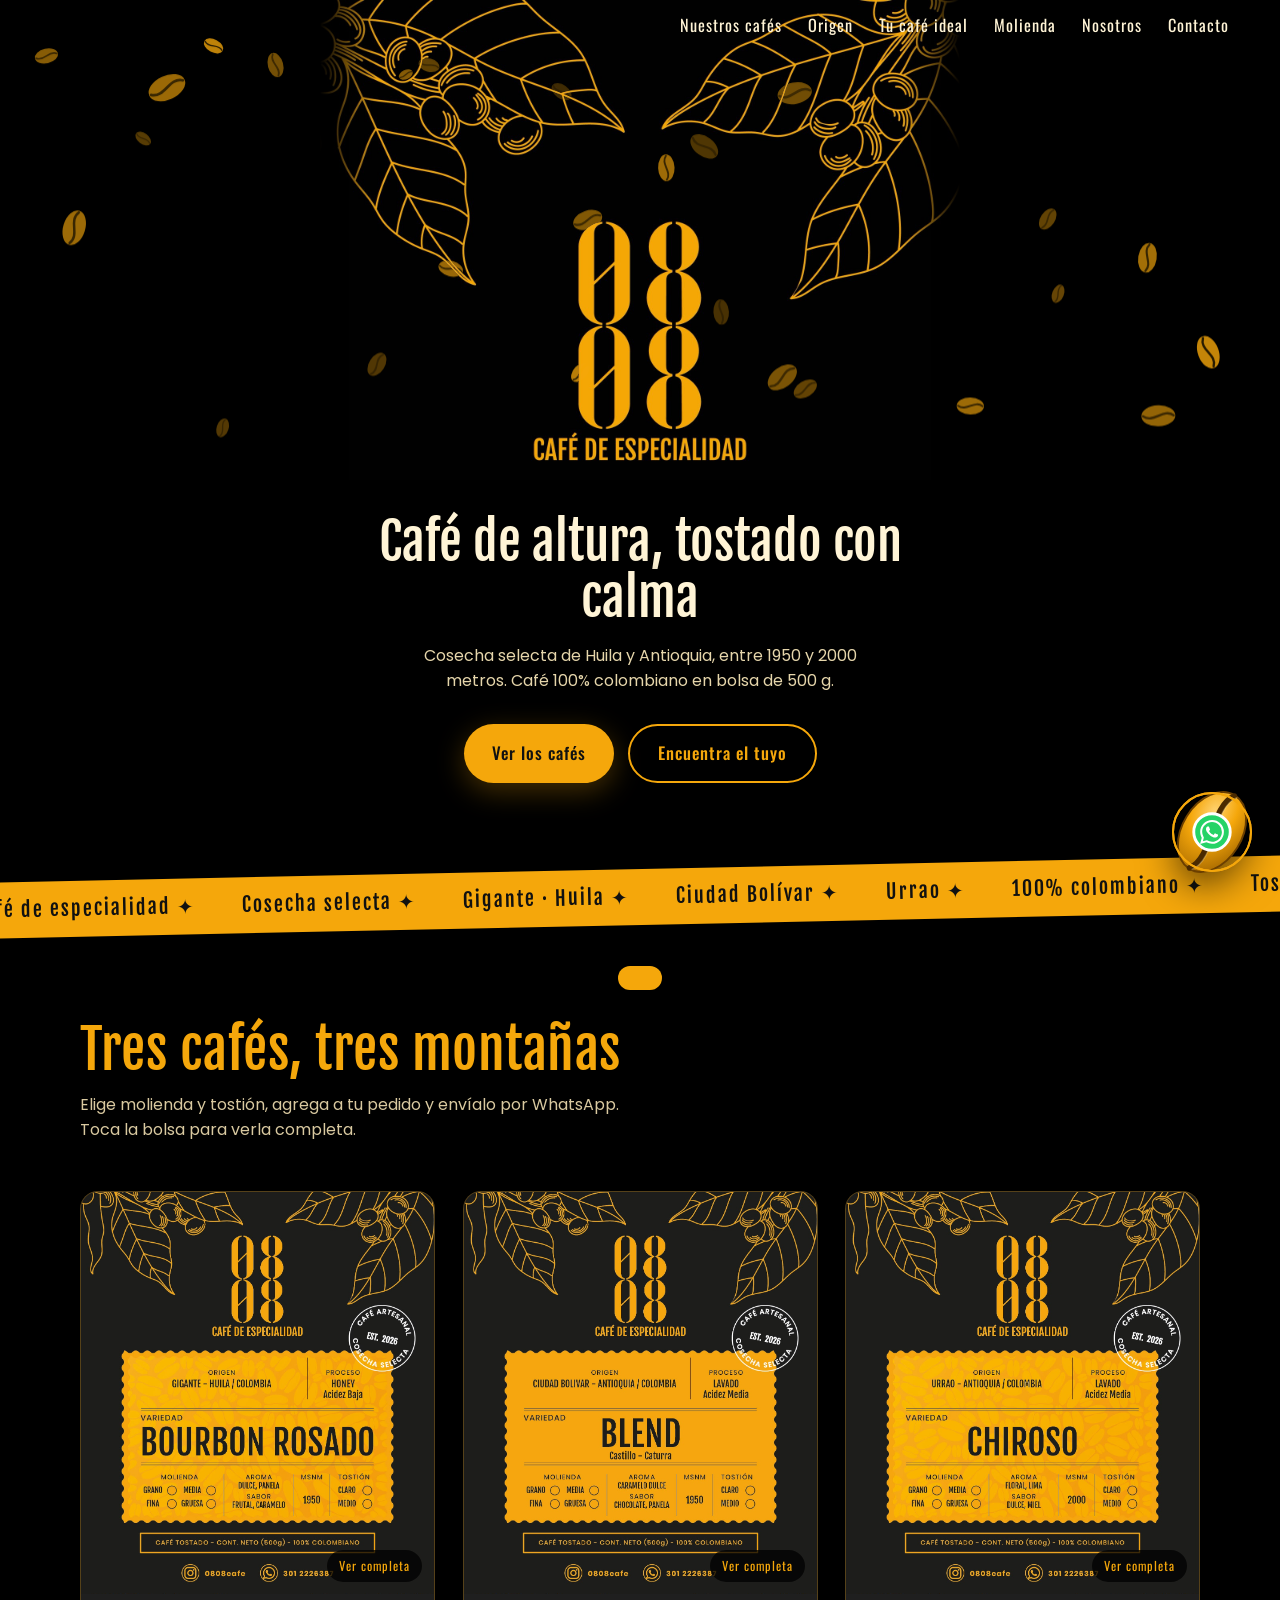
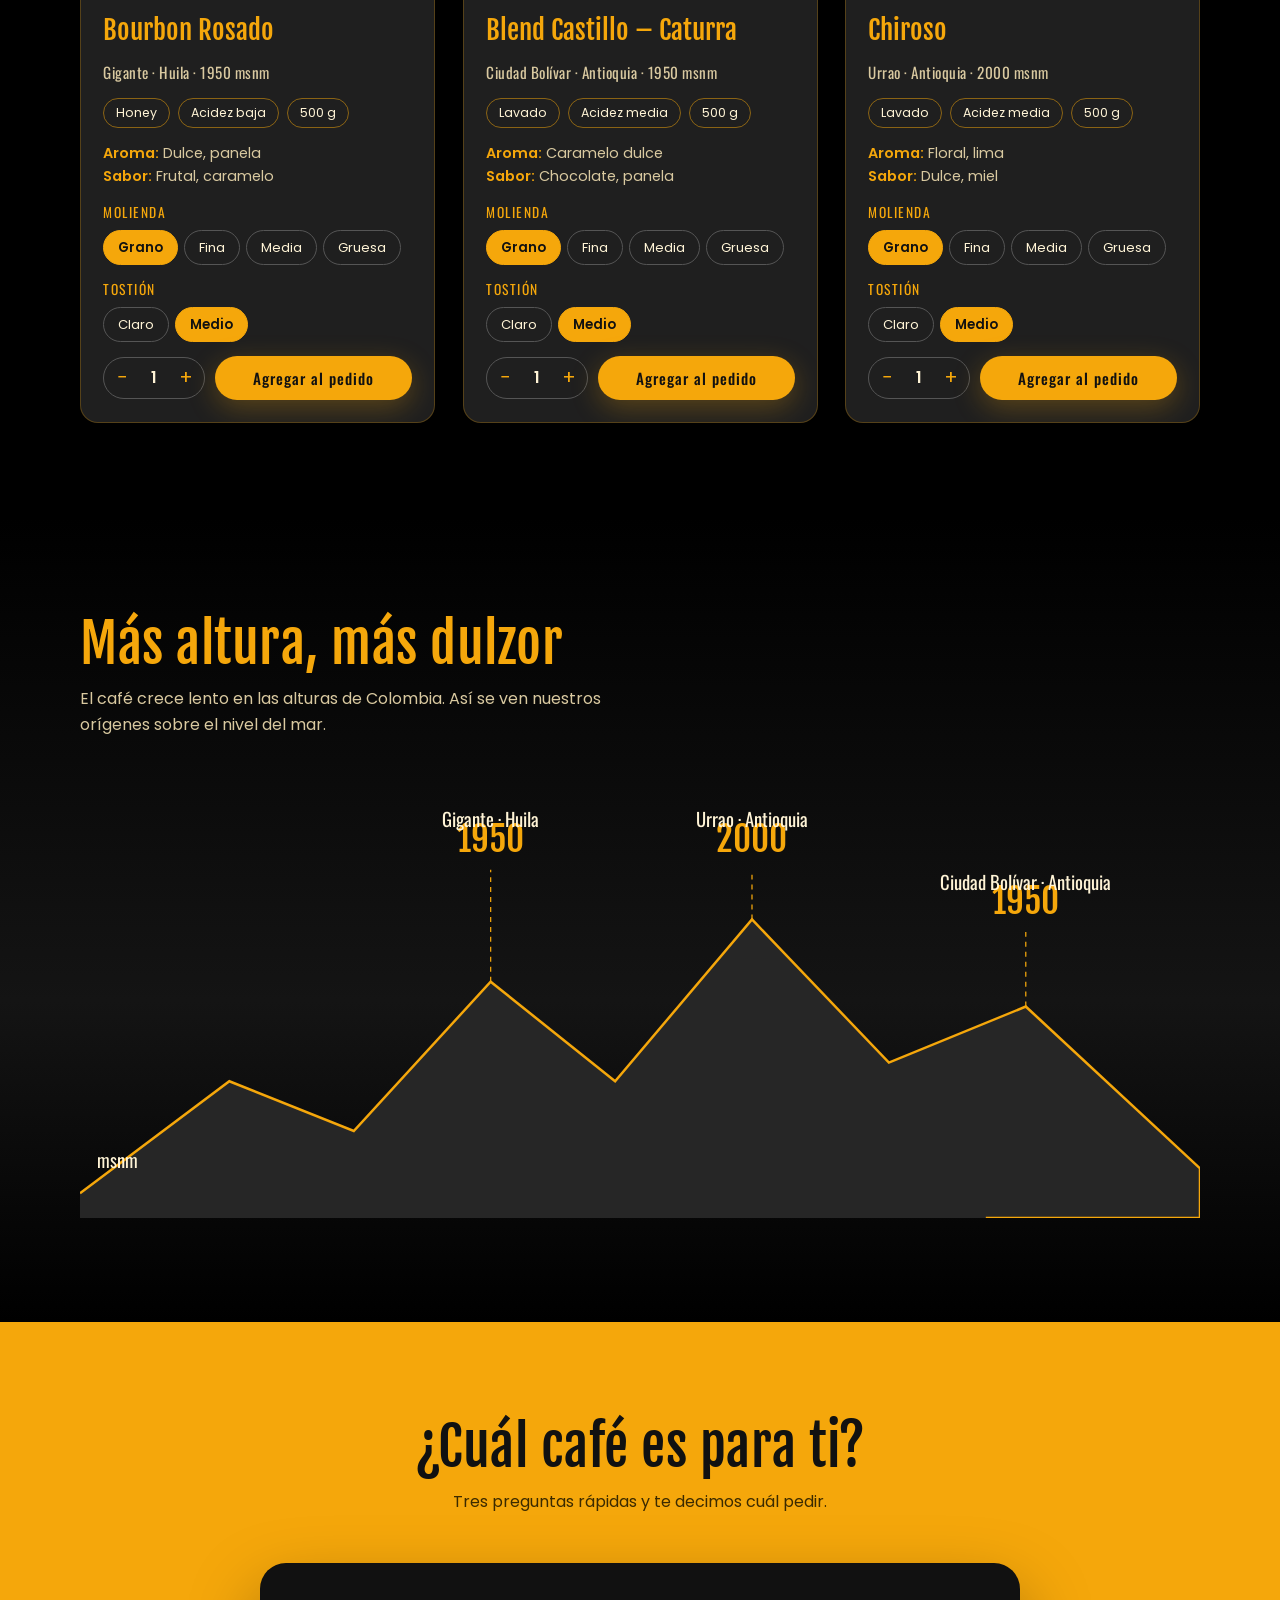
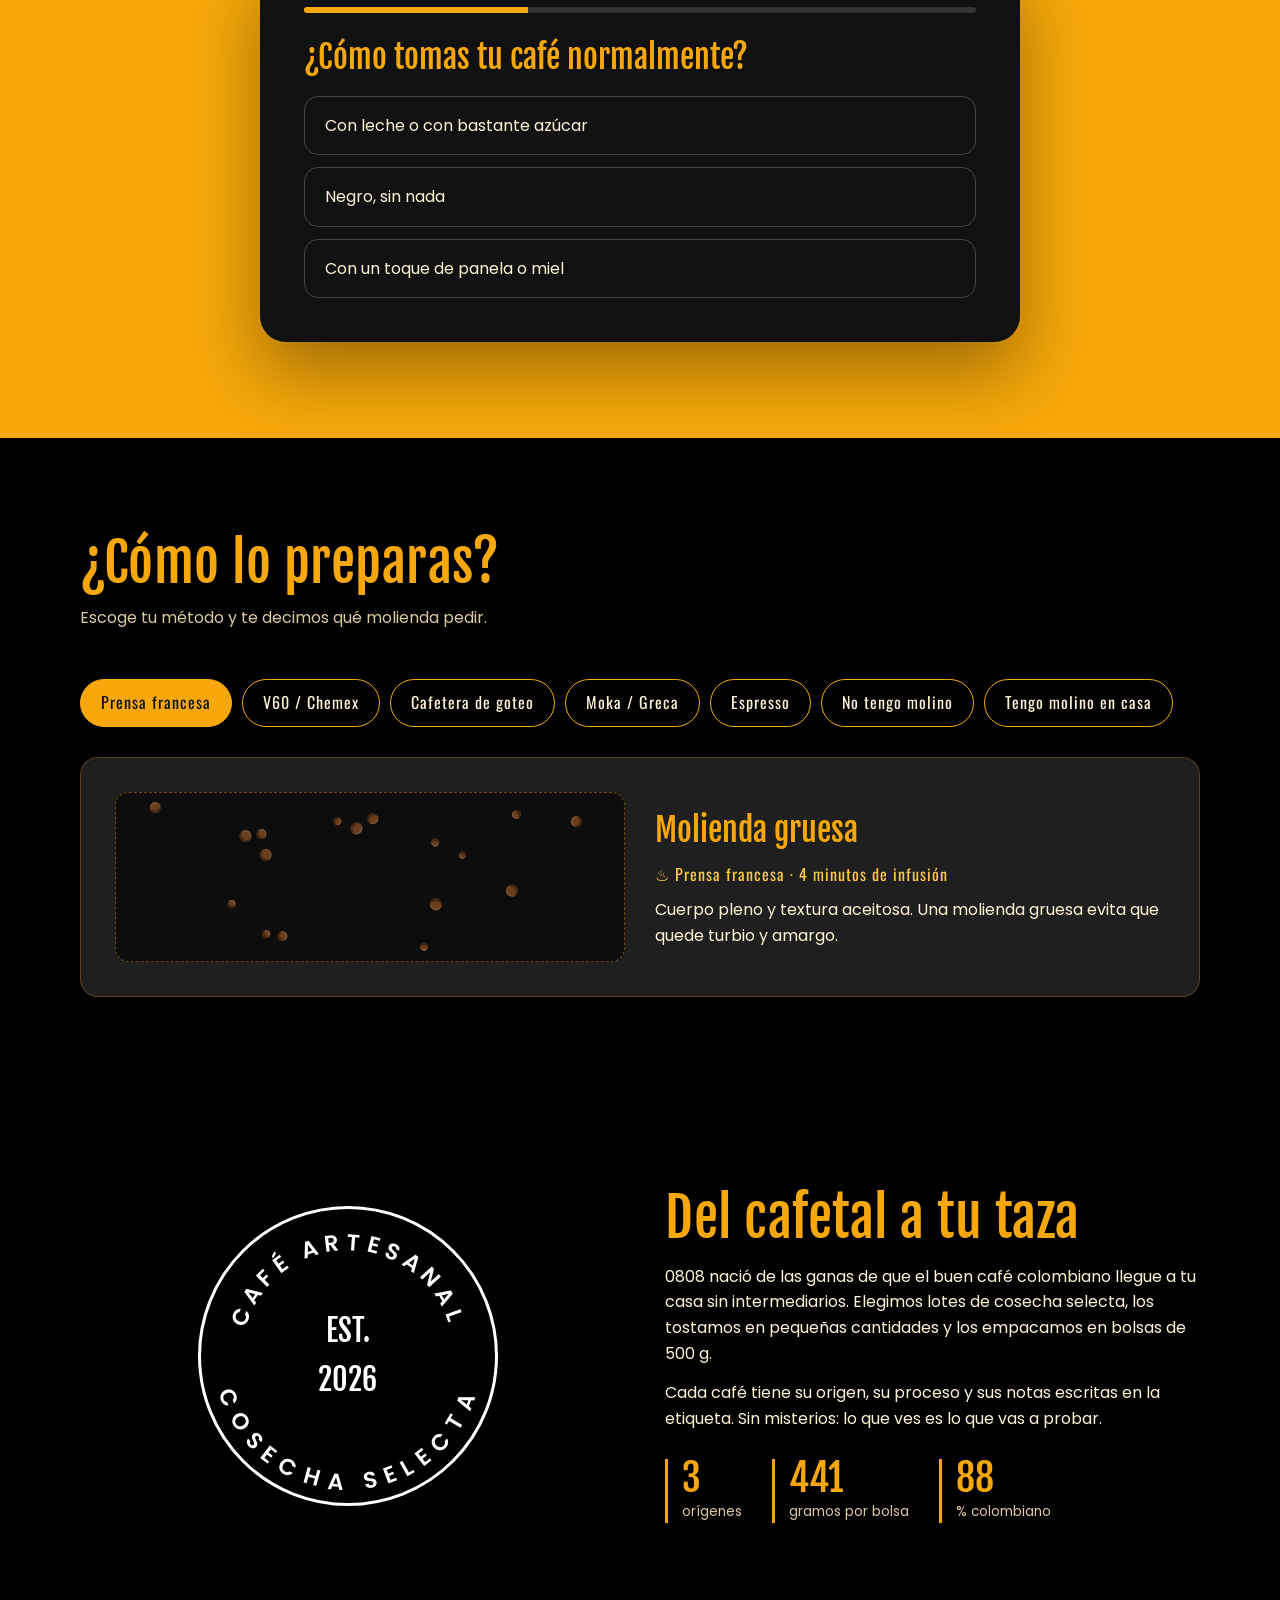
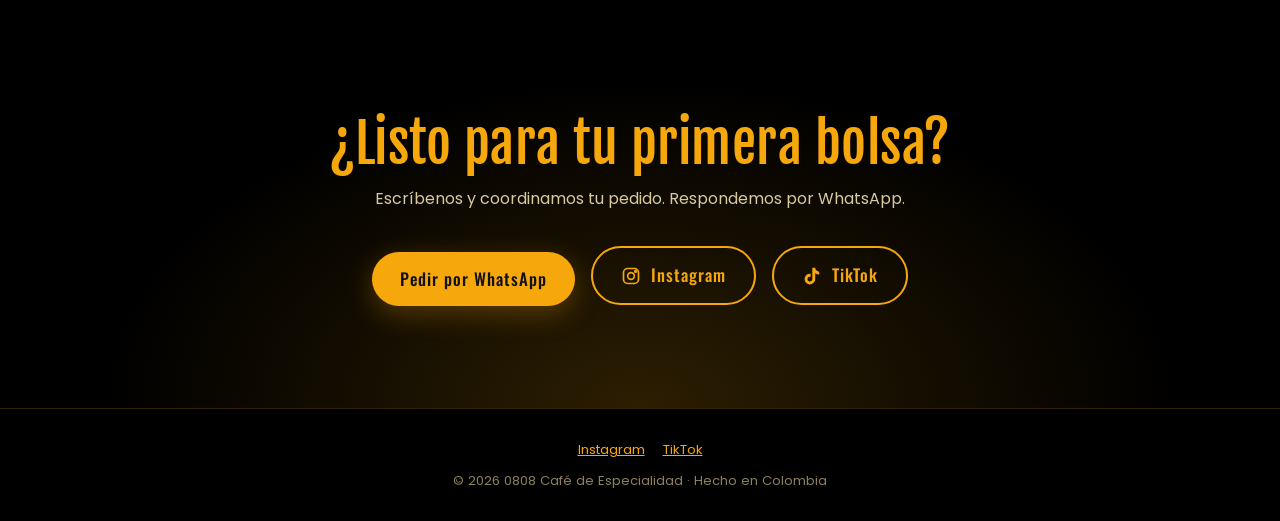
==== landing/index.html @ 9320096f "Unificacion con landi" ====
<!DOCTYPE html>
<html lang="es">
<head>
<meta charset="UTF-8">
<meta name="viewport" content="width=device-width, initial-scale=1">
<title>0808 Café de Especialidad · Café artesanal de Colombia</title>
<meta name="description" content="Café de especialidad tostado en Colombia. Bourbon Rosado de Huila, Blend de Ciudad Bolívar y Chiroso de Urrao. Pide por WhatsApp.">
<meta name="theme-color" content="#000000">
<link rel="preconnect" href="https://fonts.googleapis.com">
<link rel="preconnect" href="https://fonts.gstatic.com" crossorigin>
<link href="https://fonts.googleapis.com/css2?family=Fjalla+One&family=Oswald:wght@400;500;600&family=Poppins:wght@400;500;600&display=swap" rel="stylesheet">

<style>
/* ============ VARIABLES (cambia aquí colores y tipografías) ============ */
:root{
  --negro:#000;
  --carbon:#1f1f1f;
  --carbon-2:#2a2a2a;
  --ambar:#f5a70b;
  --ambar-claro:#ffc94a;
  --ambar-oscuro:#c98400;
  --crema:#fff4d6;
  --blanco:#fff;
  --whatsapp:#25d366;
  --f-titulo:'Fjalla One','Oswald',Impact,sans-serif;
  --f-cond:'Oswald','Arial Narrow',sans-serif;
  --f-texto:'Poppins',system-ui,sans-serif;
  --radio:18px;
}
*{box-sizing:border-box;margin:0;padding:0}
html{scroll-behavior:smooth;scroll-padding-top:70px}
body{background:var(--negro);color:var(--crema);font-family:var(--f-texto);line-height:1.6;overflow-x:hidden;-webkit-font-smoothing:antialiased}
img{max-width:100%;display:block}
a{color:inherit}
button{font:inherit;cursor:pointer;border:0;background:none;color:inherit}
:focus-visible{outline:3px solid var(--ambar-claro);outline-offset:3px}
.contenedor{width:min(1120px,92%);margin-inline:auto}
section{padding:96px 0;position:relative}
h2{font-family:var(--f-titulo);font-weight:400;font-size:clamp(2rem,5vw,3.4rem);line-height:1.05;color:var(--ambar);letter-spacing:.5px}
.sub{max-width:56ch;color:#d9c9a0;margin-top:14px}
.cabecera{margin-bottom:48px}

/* ============ NAV ============ */
nav{position:fixed;inset:0 0 auto 0;z-index:50;display:flex;justify-content:flex-end;align-items:center;padding:12px 4%;transition:background .3s,box-shadow .3s}
nav.scrolled{background:rgba(0,0,0,.88);backdrop-filter:blur(8px);box-shadow:0 1px 0 rgba(245,167,11,.25)}
.nav-links{display:flex;gap:26px;list-style:none}
.nav-links a{font-family:var(--f-cond);text-decoration:none;font-size:1.02rem;letter-spacing:1px;position:relative;padding:4px 0}
.nav-links a::after{content:"";position:absolute;left:0;bottom:0;height:2px;width:0;background:var(--ambar);transition:width .3s}
.nav-links a:hover::after{width:100%}
.menu-btn{display:none;width:44px;height:44px;border:1.5px solid var(--ambar);border-radius:50%;color:var(--ambar);font-size:1.3rem}
@media(max-width:760px){
  .menu-btn{display:block}
  .nav-links{position:fixed;inset:0 0 auto 0;top:0;background:#000;flex-direction:column;align-items:center;justify-content:center;gap:28px;height:100vh;transform:translateY(-100%);transition:transform .45s cubic-bezier(.7,0,.2,1);font-size:1.4rem}
  .nav-links.abierto{transform:none}
  .nav-links a{font-size:1.6rem}
  .menu-btn{position:relative;z-index:60}
}

/* ============ HERO ============ */
.hero{position:relative;width:100%;min-height:auto;display:flex;flex-direction:column;align-items:center;text-align:center;padding:0 0 100px;overflow:hidden;background:#000}
#granos{position:absolute;inset:0;width:100%;height:100%;pointer-events:none;z-index:0}
.hero-logo{position:relative;z-index:1;display:block;margin:0 auto;width:min(640px,100%);height:auto;mix-blend-mode:lighten;
  -webkit-mask-image:linear-gradient(to right,transparent 0,#000 9%,#000 91%,transparent 100%);mask-image:linear-gradient(to right,transparent 0,#000 9%,#000 91%,transparent 100%)}
.hero-contenido{position:relative;z-index:2;width:min(1120px,92%);margin:34px auto 0}
.hero h1{font-family:var(--f-titulo);font-weight:400;font-size:clamp(1.8rem,4.6vw,3.2rem);line-height:1.1;color:var(--crema);max-width:20ch;margin-inline:auto;text-shadow:0 2px 24px #000}
.hero p{max-width:46ch;margin:16px auto 30px;color:#e6d6ab;text-shadow:0 2px 14px #000}
.hero-btns{display:flex;gap:14px;justify-content:center;flex-wrap:wrap}
.btn{display:inline-flex;align-items:center;gap:10px;padding:14px 28px;border-radius:999px;font-family:var(--f-cond);font-weight:500;letter-spacing:1px;font-size:1.05rem;text-decoration:none;transition:transform .2s,background .2s,color .2s,box-shadow .2s}
.btn-ambar{background:var(--ambar);color:#111;box-shadow:0 8px 28px rgba(245,167,11,.28)}
.btn-ambar:hover{background:var(--ambar-claro);transform:translateY(-3px)}
.btn-borde{border:2px solid var(--ambar);color:var(--ambar)}
.btn-borde:hover{background:var(--ambar);color:#111;transform:translateY(-3px)}
.scroll-pista{position:absolute;bottom:22px;left:50%;transform:translateX(-50%);z-index:2;width:26px;height:42px;border:2px solid var(--ambar);border-radius:20px}
.scroll-pista::after{content:"";position:absolute;left:50%;top:8px;width:5px;height:9px;border-radius:3px;background:var(--ambar);transform:translateX(-50%);animation:scroll 1.6s infinite}
@keyframes scroll{0%{opacity:1;transform:translate(-50%,0)}100%{opacity:0;transform:translate(-50%,14px)}}

/* ============ CINTA ============ */
.cinta{background:var(--ambar);color:#111;overflow:hidden;white-space:nowrap;padding:12px 0;transform:rotate(-1.2deg);margin:-14px -2% 0;position:relative;z-index:3}
.cinta-pista{display:inline-flex;gap:46px;animation:cinta 28s linear infinite;font-family:var(--f-titulo);font-size:1.25rem;letter-spacing:2px}
@keyframes cinta{to{transform:translateX(-50%)}}

/* ============ PRODUCTOS ============ */
.productos-grid{display:grid;grid-template-columns:repeat(auto-fit,minmax(290px,1fr));gap:28px}
.card{background:var(--carbon);border:1px solid rgba(245,167,11,.25);border-radius:var(--radio);overflow:hidden;display:flex;flex-direction:column;transform-style:preserve-3d;transition:transform .15s ease-out,border-color .3s,box-shadow .3s;will-change:transform}
.card:hover{border-color:var(--ambar);box-shadow:0 22px 60px rgba(245,167,11,.12)}
.card-img{position:relative;cursor:zoom-in;overflow:hidden;background:#222}
.card-img img{width:100%;aspect-ratio:1181/1346;object-fit:cover;transition:transform .6s}
.card:hover .card-img img{transform:scale(1.04)}
.card-img .zoom{position:absolute;right:12px;bottom:12px;background:rgba(0,0,0,.75);color:var(--ambar);font-size:.78rem;padding:6px 12px;border-radius:999px;font-family:var(--f-cond);letter-spacing:1px}
.card-cuerpo{padding:22px;display:flex;flex-direction:column;gap:14px;flex:1}
.card h3{font-family:var(--f-titulo);font-weight:400;font-size:1.7rem;color:var(--ambar);line-height:1.1}
.origen{font-family:var(--f-cond);color:#d9c9a0;font-size:.95rem;letter-spacing:.5px}
.chips{display:flex;flex-wrap:wrap;gap:8px}
.chip{font-size:.78rem;padding:4px 12px;border-radius:999px;border:1px solid rgba(245,167,11,.5);color:var(--crema)}
.notas{font-size:.9rem;color:#d9c9a0}
.notas b{color:var(--ambar);font-weight:600}
.opcion{display:flex;flex-direction:column;gap:6px}
.opcion label,.opcion .etq{font-family:var(--f-cond);font-size:.85rem;letter-spacing:1.5px;color:var(--ambar)}
.seg{display:flex;flex-wrap:wrap;gap:6px}
.seg button{padding:6px 14px;border-radius:999px;border:1.5px solid #555;font-size:.82rem;transition:all .2s}
.seg button[aria-pressed="true"]{background:var(--ambar);border-color:var(--ambar);color:#111;font-weight:600}
.seg button:hover{border-color:var(--ambar)}
.acciones{display:flex;gap:10px;margin-top:auto;align-items:center}
.cant{display:flex;align-items:center;border:1.5px solid #555;border-radius:999px;overflow:hidden}
.cant button{width:36px;height:40px;font-size:1.2rem;color:var(--ambar)}
.cant button:hover{background:rgba(245,167,11,.15)}
.cant span{min-width:28px;text-align:center;font-weight:600}
.btn-add{flex:1;justify-content:center;padding:10px 16px;font-size:.95rem}
.altura{display:flex;align-items:center;gap:8px;font-size:.8rem;color:#bba978}

/* ============ ALTITUD ============ */
.altitud{background:linear-gradient(180deg,#000,#141414 60%,#000)}
.montana{width:100%;height:auto;margin-top:10px}
.montana .pico{fill:#262626;stroke:var(--ambar);stroke-width:2;stroke-dasharray:1400;stroke-dashoffset:1400;transition:stroke-dashoffset 2.4s ease}
.montana.visible .pico{stroke-dashoffset:0}
.montana text{font-family:var(--f-cond);fill:var(--crema);font-size:15px}
.montana .num{font-family:var(--f-titulo);fill:var(--ambar);font-size:28px}
.montana .marca{opacity:0;transition:opacity .6s 1.6s,transform .6s 1.6s;transform:translateY(10px)}
.montana.visible .marca{opacity:1;transform:none}

/* ============ QUIZ ============ */
.quiz{background:var(--ambar);color:#111}
.quiz h2{color:#111}
.quiz .sub{color:#3b2a00}
.quiz-caja{background:#111;color:var(--crema);border-radius:26px;padding:clamp(22px,4vw,44px);max-width:760px;margin-inline:auto;box-shadow:0 30px 70px rgba(0,0,0,.35);min-height:340px;position:relative}
.progreso{height:6px;background:#333;border-radius:6px;overflow:hidden;margin-bottom:26px}
.progreso i{display:block;height:100%;width:0;background:var(--ambar);transition:width .4s}
.quiz-q{font-family:var(--f-titulo);font-size:clamp(1.4rem,3vw,2rem);color:var(--ambar);margin-bottom:20px;line-height:1.15}
.quiz-ops{display:grid;gap:12px}
.quiz-ops button{text-align:left;padding:16px 20px;border:1.5px solid #444;border-radius:14px;transition:all .2s;font-size:1rem}
.quiz-ops button:hover{border-color:var(--ambar);background:rgba(245,167,11,.1);transform:translateX(6px)}
.quiz-res{text-align:center;animation:pop .5s}
@keyframes pop{from{opacity:0;transform:scale(.94)}to{opacity:1;transform:none}}
.quiz-res img{width:min(220px,60%);margin:0 auto 18px;border-radius:12px;border:2px solid var(--ambar)}
.quiz-res h3{font-family:var(--f-titulo);font-weight:400;font-size:2rem;color:var(--ambar)}
.quiz-res p{margin:10px auto 22px;max-width:44ch;color:#d9c9a0}
.quiz-res .btn{margin:4px}

/* ============ MOLIENDA ============ */
.metodos{display:flex;flex-wrap:wrap;gap:10px;margin-bottom:30px}
.metodos button{padding:10px 20px;border:1.5px solid var(--ambar);border-radius:999px;font-family:var(--f-cond);letter-spacing:1px;transition:all .2s}
.metodos button[aria-selected="true"]{background:var(--ambar);color:#111}
.molienda-panel{display:grid;grid-template-columns:1fr 1fr;gap:30px;align-items:center;background:var(--carbon);border-radius:var(--radio);padding:34px;border:1px solid rgba(245,167,11,.25)}
@media(max-width:720px){.molienda-panel{grid-template-columns:1fr}}
.polvo{height:170px;border-radius:14px;background:#0d0d0d;position:relative;overflow:hidden;border:1px dashed rgba(245,167,11,.4)}
.polvo i{position:absolute;border-radius:50%;background:#6b3f1d;box-shadow:inset -2px -2px 0 rgba(0,0,0,.35),inset 1px 1px 0 rgba(255,255,255,.12);transition:all .6s}
.molienda-panel h3{font-family:var(--f-titulo);font-weight:400;font-size:2rem;color:var(--ambar)}
.molienda-panel .tiempo{font-family:var(--f-cond);letter-spacing:1px;color:var(--ambar-claro);margin:6px 0 10px}
.vapor{display:inline-block;animation:vapor 2.4s infinite}
@keyframes vapor{0%,100%{transform:translateY(0);opacity:.9}50%{transform:translateY(-6px);opacity:.4}}

/* ============ HISTORIA ============ */
.historia-grid{display:grid;grid-template-columns:1fr 1fr;gap:50px;align-items:center}
@media(max-width:800px){.historia-grid{grid-template-columns:1fr}}
.sello{width:min(300px,70%);aspect-ratio:1;margin-inline:auto;border-radius:50%;border:3px solid var(--blanco);display:grid;place-items:center;text-align:center;position:relative;animation:giro 40s linear infinite}
.sello svg{position:absolute;inset:0;width:100%;height:100%}
.sello svg text{fill:#fff;font-family:var(--f-texto);font-weight:600;font-size:15.5px;letter-spacing:4px}
.sello b{font-family:var(--f-titulo);font-weight:400;color:#fff;font-size:1.9rem;animation:giro 40s linear infinite reverse}
@keyframes giro{to{transform:rotate(360deg)}}
.historia p+p{margin-top:14px}
.contadores{display:flex;gap:30px;margin-top:28px;flex-wrap:wrap}
.contadores div{border-left:3px solid var(--ambar);padding-left:14px}
.contadores strong{display:block;font-family:var(--f-titulo);font-weight:400;font-size:2.4rem;color:var(--ambar);line-height:1}
.contadores span{font-size:.85rem;color:#d9c9a0}

/* ============ CONTACTO ============ */
.contacto{text-align:center;background:radial-gradient(ellipse at 50% 100%,rgba(245,167,11,.18),transparent 60%)}
.contacto .btn{margin:6px}
footer{padding:30px 4%;text-align:center;font-size:.82rem;color:#8d7f5c;border-top:1px solid rgba(245,167,11,.2)}

/* ============ MODAL ============ */
.modal{position:fixed;inset:0;background:rgba(0,0,0,.92);z-index:100;display:none;place-items:center;padding:20px}
.modal.abierto{display:grid;animation:pop .3s}
.modal img{max-height:88vh;width:auto;border-radius:12px;border:2px solid var(--ambar)}
.modal .cerrar{position:absolute;top:18px;right:22px;width:46px;height:46px;border-radius:50%;border:2px solid var(--ambar);color:var(--ambar);font-size:1.4rem}

/* ============ BOTÓN GRANO DE CAFÉ (WhatsApp) ============ */
.grano-wa{position:fixed;right:20px;bottom:20px;z-index:90;width:96px;height:96px;display:block;text-decoration:none;filter:drop-shadow(0 12px 18px rgba(0,0,0,.6));transition:transform .3s cubic-bezier(.3,1.6,.5,1)}
.grano-wa svg{width:100%;height:100%;overflow:visible;animation:flota 3.6s ease-in-out infinite}
.grano-wa:hover{transform:scale(1.15) rotate(-8deg)}
.grano-wa:hover svg{animation:tiembla .5s}
@keyframes flota{0%,100%{transform:translateY(0) rotate(-4deg)}50%{transform:translateY(-8px) rotate(5deg)}}
@keyframes tiembla{0%,100%{transform:rotate(0)}25%{transform:rotate(-12deg)}75%{transform:rotate(12deg)}}
.grano-wa .onda{position:absolute;inset:8px;border-radius:50%;border:2px solid var(--ambar);animation:onda 2.4s infinite;pointer-events:none}
.grano-wa .onda:nth-child(2){animation-delay:1.2s}
@keyframes onda{0%{transform:scale(.7);opacity:.8}100%{transform:scale(1.6);opacity:0}}
.grano-wa .etiqueta{position:absolute;right:92px;top:50%;transform:translateY(-50%) translateX(10px);background:var(--ambar);color:#111;font-family:var(--f-cond);font-weight:500;letter-spacing:1px;padding:8px 16px;border-radius:999px;white-space:nowrap;opacity:0;pointer-events:none;transition:all .3s}
.grano-wa:hover .etiqueta,.grano-wa.mostrar .etiqueta{opacity:1;transform:translateY(-50%)}
.grano-wa .contador{position:absolute;top:2px;right:2px;min-width:26px;height:26px;border-radius:50%;background:#fff;color:#111;font-weight:700;font-size:.8rem;display:none;place-items:center;border:2px solid #111;z-index:2}
.grano-wa .contador.on{display:grid;animation:pop .35s}
.grano-wa .contador.rebote{animation:rebote .5s}
@keyframes rebote{50%{transform:scale(1.5)}}
@media(max-width:600px){.grano-wa{width:78px;height:78px;right:12px;bottom:12px}.grano-wa .etiqueta{display:none}}

/* ============ ANIMACIÓN AL SCROLL ============ */
.rev{opacity:0;transform:translateY(26px);transition:opacity .8s,transform .8s}
.rev.visible{opacity:1;transform:none}

/* ============ TOAST ============ */
.toast{position:fixed;left:50%;bottom:30px;transform:translate(-50%,120px);background:var(--ambar);color:#111;padding:12px 22px;border-radius:999px;font-family:var(--f-cond);letter-spacing:1px;z-index:120;transition:transform .4s cubic-bezier(.3,1.5,.5,1);max-width:90vw;text-align:center}
.toast.on{transform:translate(-50%,0)}

@media (prefers-reduced-motion:reduce){
  *,*::before,*::after{animation:none!important;transition:none!important}
  .rev{opacity:1;transform:none}
  html{scroll-behavior:auto}
}
</style>
</head>
<body>

<!-- ============ NAV ============ -->
<nav id="nav">
  <button class="menu-btn" id="menuBtn" aria-label="Abrir menú" aria-expanded="false">☰</button>
  <ul class="nav-links" id="navLinks">
    <li><a href="#cafes">Nuestros cafés</a></li>
    <li><a href="#altura">Origen</a></li>
    <li><a href="#quiz">Tu café ideal</a></li>
    <li><a href="#molienda">Molienda</a></li>
    <li><a href="#historia">Nosotros</a></li>
    <li><a href="#contacto">Contacto</a></li>
  </ul>
</nav>

<!-- ============ HERO ============ -->
<header class="hero" id="inicio">
  <canvas id="granos" aria-hidden="true"></canvas>
  <img class="hero-logo" src="img/logo-hero.jpeg" alt="0808 Café de Especialidad, con ramas de café">
  <div class="hero-contenido contenedor">
    <h1>Café de altura, tostado con calma</h1>
    <p>Cosecha selecta de Huila y Antioquia, entre 1950 y 2000 metros. Café 100% colombiano en bolsa de 500 g.</p>
    <div class="hero-btns">
      <a href="#cafes" class="btn btn-ambar">Ver los cafés</a>
      <a href="#quiz" class="btn btn-borde">Encuentra el tuyo</a>
    </div>
  </div>
</header>

<div class="cinta" aria-hidden="true">
  <div class="cinta-pista" id="cinta"></div>
</div>

<!-- ============ PRODUCTOS ============ -->
<section id="cafes">
  <div class="contenedor">
    <div class="cabecera rev">
      <h2>Tres cafés, tres montañas</h2>
      <p class="sub">Elige molienda y tostión, agrega a tu pedido y envíalo por WhatsApp. Toca la bolsa para verla completa.</p>
    </div>
    <div class="productos-grid" id="productos"></div>
  </div>
</section>

<!-- ============ ALTITUD ============ -->
<section class="altitud" id="altura">
  <div class="contenedor">
    <div class="cabecera rev">
      <h2>Más altura, más dulzor</h2>
      <p class="sub">El café crece lento en las alturas de Colombia. Así se ven nuestros orígenes sobre el nivel del mar.</p>
    </div>
    <svg class="montana" id="montana" viewBox="0 0 900 340" role="img" aria-label="Gráfico de altitudes: Gigante 1950 msnm, Ciudad Bolívar 1950 msnm, Urrao 2000 msnm">
      <path class="pico" d="M0 320 L120 230 L220 270 L330 150 L430 230 L540 100 L650 215 L760 170 L900 300 L900 340 L0 340 Z"/>
      <g class="marca"><line x1="330" y1="150" x2="330" y2="60" stroke="#f5a70b" stroke-dasharray="4 4"/><text class="num" x="330" y="46" text-anchor="middle">1950</text><text x="330" y="26" text-anchor="middle">Gigante · Huila</text></g>
      <g class="marca"><line x1="540" y1="100" x2="540" y2="60" stroke="#f5a70b" stroke-dasharray="4 4"/><text class="num" x="540" y="46" text-anchor="middle">2000</text><text x="540" y="26" text-anchor="middle">Urrao · Antioquia</text></g>
      <g class="marca"><line x1="760" y1="170" x2="760" y2="110" stroke="#f5a70b" stroke-dasharray="4 4"/><text class="num" x="760" y="96" text-anchor="middle">1950</text><text x="760" y="76" text-anchor="middle">Ciudad Bolívar · Antioquia</text></g>
      <text x="14" y="300">msnm</text>
    </svg>
  </div>
</section>

<!-- ============ QUIZ ============ -->
<section class="quiz" id="quiz">
  <div class="contenedor">
    <div class="cabecera rev" style="text-align:center">
      <h2>¿Cuál café es para ti?</h2>
      <p class="sub" style="margin-inline:auto">Tres preguntas rápidas y te decimos cuál pedir.</p>
    </div>
    <div class="quiz-caja rev" id="quizCaja" aria-live="polite"></div>
  </div>
</section>

<!-- ============ MOLIENDA ============ -->
<section id="molienda">
  <div class="contenedor">
    <div class="cabecera rev">
      <h2>¿Cómo lo preparas?</h2>
      <p class="sub">Escoge tu método y te decimos qué molienda pedir.</p>
    </div>
    <div class="metodos" id="metodos" role="tablist" aria-label="Métodos de preparación"></div>
    <div class="molienda-panel rev">
      <div class="polvo" id="polvo" aria-hidden="true"></div>
      <div>
        <h3 id="mNombre"></h3>
        <div class="tiempo"><span class="vapor">♨</span> <span id="mTiempo"></span></div>
        <p id="mTip"></p>
      </div>
    </div>
  </div>
</section>

<!-- ============ HISTORIA ============ -->
<section id="historia">
  <div class="contenedor historia-grid">
    <div class="rev">
      <div class="sello" aria-label="Café artesanal, cosecha selecta, desde 2026">
        <svg viewBox="0 0 200 200" aria-hidden="true">
          <defs><path id="arcoSup" d="M 28 100 A 72 72 0 0 1 172 100"/><path id="arcoInf" d="M 22 100 A 78 78 0 0 0 178 100"/></defs>
          <text><textPath href="#arcoSup" startOffset="50%" text-anchor="middle">CAFÉ ARTESANAL</textPath></text>
          <text><textPath href="#arcoInf" startOffset="50%" text-anchor="middle" dominant-baseline="hanging">COSECHA SELECTA</textPath></text>
        </svg>
        <b>EST.<br>2026</b>
      </div>
    </div>
    <div class="historia rev">
      <h2>Del cafetal a tu taza</h2>
      <p style="margin-top:18px">0808 nació de las ganas de que el buen café colombiano llegue a tu casa sin intermediarios. Elegimos lotes de cosecha selecta, los tostamos en pequeñas cantidades y los empacamos en bolsas de 500 g.</p>
      <p>Cada café tiene su origen, su proceso y sus notas escritas en la etiqueta. Sin misterios: lo que ves es lo que vas a probar.</p>
      <div class="contadores">
        <div><strong data-n="3">0</strong><span>orígenes</span></div>
        <div><strong data-n="500">0</strong><span>gramos por bolsa</span></div>
        <div><strong data-n="100">0</strong><span>% colombiano</span></div>
      </div>
    </div>
  </div>
</section>

<!-- ============ CONTACTO ============ -->
<section class="contacto" id="contacto">
  <div class="contenedor rev">
    <h2>¿Listo para tu primera bolsa?</h2>
    <p class="sub" style="margin:14px auto 28px">Escríbenos y coordinamos tu pedido. Respondemos por WhatsApp.</p>
    <a class="btn btn-ambar" id="btnContacto" href="#" target="_blank" rel="noopener">Pedir por WhatsApp</a>
    <a class="btn btn-borde" href="https://www.instagram.com/0808cafe/" target="_blank" rel="noopener">
      <svg width="20" height="20" viewBox="0 0 24 24" fill="none" stroke="currentColor" stroke-width="2" aria-hidden="true"><rect x="3" y="3" width="18" height="18" rx="5"/><circle cx="12" cy="12" r="4"/><circle cx="17.5" cy="6.5" r="1" fill="currentColor"/></svg>
      Instagram
    </a>
    <a class="btn btn-borde" href="https://www.tiktok.com/@0808cafe" target="_blank" rel="noopener">
      <svg width="20" height="20" viewBox="0 0 24 24" fill="currentColor" aria-hidden="true"><path d="M19.59 6.69a4.83 4.83 0 01-3.77-4.25V2h-3.45v13.67a2.89 2.89 0 01-5.2 1.74 2.89 2.89 0 012.31-4.64 2.93 2.93 0 01.88.13V9.4a6.84 6.84 0 00-1-.05A6.33 6.33 0 005 20.1a6.34 6.34 0 0010.86-4.43v-7a8.16 8.16 0 004.77 1.52v-3.4a4.85 4.85 0 01-1.04-.1z"/></svg>
      TikTok
    </a>
  </div>
</section>

<footer>
  <div style="display:flex;gap:18px;justify-content:center;margin-bottom:10px">
    <a href="https://www.instagram.com/0808cafe/" target="_blank" rel="noopener" style="color:var(--ambar)">Instagram</a>
    <a href="https://www.tiktok.com/@0808cafe" target="_blank" rel="noopener" style="color:var(--ambar)">TikTok</a>
  </div>
  © 2026 0808 Café de Especialidad · Hecho en Colombia
</footer>

<!-- ============ MODAL ============ -->
<div class="modal" id="modal" role="dialog" aria-modal="true" aria-label="Etiqueta del café">
  <button class="cerrar" id="modalCerrar" aria-label="Cerrar">✕</button>
  <img id="modalImg" src="" alt="">
</div>

<div class="toast" id="toast" role="status"></div>

<!-- ============ BOTÓN GRANO DE CAFÉ → WHATSAPP ============ -->
<a class="grano-wa" id="granoWA" href="#" target="_blank" rel="noopener" aria-label="Escribir por WhatsApp">
  <span class="onda"></span><span class="onda"></span>
  <span class="etiqueta" id="granoEtq">¡Escríbenos!</span>
  <span class="contador" id="granoCont">0</span>
  <svg viewBox="0 0 100 100" aria-hidden="true">
    <defs>
      <radialGradient id="gBean" cx="35%" cy="28%" r="80%">
        <stop offset="0" stop-color="#ffd270"/><stop offset=".45" stop-color="#f5a70b"/><stop offset="1" stop-color="#a86a00"/>
      </radialGradient>
    </defs>
    <g transform="rotate(32 50 50)">
      <ellipse cx="50" cy="50" rx="31" ry="45" fill="url(#gBean)" stroke="#6b3f00" stroke-width="2"/>
      <path d="M50 6 C34 28 66 72 50 94" fill="none" stroke="#4a2a00" stroke-width="6" stroke-linecap="round"/>
      <path d="M50 6 C34 28 66 72 50 94" fill="none" stroke="#ffe29a" stroke-opacity=".35" stroke-width="1.4" stroke-linecap="round" transform="translate(3 0)"/>
    </g>
    <circle cx="50" cy="50" r="19" fill="#25d366" stroke="#fff" stroke-width="3"/>
    <g transform="translate(37.5 37.5) scale(1.04)" fill="#fff">
      <path d="M17.472 14.382c-.297-.149-1.758-.867-2.03-.967-.273-.099-.471-.148-.67.15-.197.297-.767.966-.94 1.164-.173.199-.347.223-.644.075-.297-.15-1.255-.463-2.39-1.475-.883-.788-1.48-1.761-1.653-2.059-.173-.297-.018-.458.13-.606.134-.133.298-.347.446-.52.149-.174.198-.298.298-.497.099-.198.05-.371-.025-.52-.075-.149-.669-1.612-.916-2.207-.242-.579-.487-.5-.669-.51-.173-.008-.371-.01-.57-.01-.198 0-.52.074-.792.372-.272.297-1.04 1.016-1.04 2.479 0 1.462 1.065 2.875 1.213 3.074.149.198 2.096 3.2 5.077 4.487.709.306 1.262.489 1.694.625.712.227 1.36.195 1.871.118.571-.085 1.758-.719 2.006-1.413.248-.694.248-1.289.173-1.413-.074-.124-.272-.198-.57-.347m-5.421 7.403h-.004a9.87 9.87 0 01-5.031-1.378l-.361-.214-3.741.982.998-3.648-.235-.374a9.86 9.86 0 01-1.51-5.26c.001-5.45 4.436-9.884 9.888-9.884 2.64 0 5.122 1.03 6.988 2.898a9.825 9.825 0 012.893 6.994c-.003 5.45-4.437 9.884-9.885 9.884m8.413-18.297A11.815 11.815 0 0012.05 0C5.495 0 .16 5.335.157 11.892c0 2.096.547 4.142 1.588 5.945L.057 24l6.305-1.654a11.882 11.882 0 005.683 1.448h.005c6.554 0 11.89-5.335 11.893-11.893a11.821 11.821 0 00-3.48-8.413z"/>
    </g>
  </svg>
</a>

<script>
/* =====================================================
   CONFIGURACIÓN — edita aquí tus datos
   ===================================================== */
const WHATSAPP = "573012226387";          // 57 = Colombia + tu número
const INSTAGRAM = "https://www.instagram.com/0808cafe/";
const TIKTOK = "https://www.tiktok.com/@0808cafe";

// Si quieres mostrar precio, pon un número (ej: 45000). Si es null, no se muestra.
const PRODUCTOS = [
  {
    id: "bourbon", nombre: "Bourbon Rosado", img: "img/bourbon-rosado.jpeg",
    origen: "Gigante · Huila", proceso: "Honey", acidez: "Acidez baja", msnm: 1950,
    aroma: "Dulce, panela", sabor: "Frutal, caramelo", precio: null
  },
  {
    id: "blend", nombre: "Blend Castillo – Caturra", img: "img/blend.jpeg",
    origen: "Ciudad Bolívar · Antioquia", proceso: "Lavado", acidez: "Acidez media", msnm: 1950,
    aroma: "Caramelo dulce", sabor: "Chocolate, panela", precio: null
  },
  {
    id: "chiroso", nombre: "Chiroso", img: "img/chiroso.jpeg",
    origen: "Urrao · Antioquia", proceso: "Lavado", acidez: "Acidez media", msnm: 2000,
    aroma: "Floral, lima", sabor: "Dulce, miel", precio: null
  }
];
const MOLIENDAS = ["Grano", "Fina", "Media", "Gruesa"];
const TOSTIONES = ["Claro", "Medio"];

/* =====================================================
   UTILIDADES
   ===================================================== */
const $ = (s, r = document) => r.querySelector(s);
const $$ = (s, r = document) => [...r.querySelectorAll(s)];
const reducido = matchMedia("(prefers-reduced-motion: reduce)").matches;
const waURL = txt => `https://wa.me/${WHATSAPP}?text=${encodeURIComponent(txt)}`;
const moneda = n => "$" + n.toLocaleString("es-CO");

function toast(msg){
  const t = $("#toast");
  t.textContent = msg; t.classList.add("on");
  clearTimeout(toast.t); toast.t = setTimeout(() => t.classList.remove("on"), 2200);
}

/* =====================================================
   NAV
   ===================================================== */
const nav = $("#nav"), navLinks = $("#navLinks"), menuBtn = $("#menuBtn");
addEventListener("scroll", () => nav.classList.toggle("scrolled", scrollY > 40), {passive:true});
menuBtn.addEventListener("click", () => {
  const abierto = navLinks.classList.toggle("abierto");
  menuBtn.setAttribute("aria-expanded", abierto);
  menuBtn.textContent = abierto ? "✕" : "☰";
});
$$("#navLinks a").forEach(a => a.addEventListener("click", () => {
  navLinks.classList.remove("abierto"); menuBtn.textContent = "☰"; menuBtn.setAttribute("aria-expanded", false);
}));

/* Cinta */
$("#cinta").innerHTML = Array(2).fill(
  ["Café de especialidad","Cosecha selecta","Gigante · Huila","Ciudad Bolívar","Urrao","100% colombiano","Tostado artesanal"]
    .map(t => `<span>${t} ✦</span>`).join("")
).join("");

/* =====================================================
   GRANOS DE CAFÉ CAYENDO (hero)
   ===================================================== */
(function(){
  const c = $("#granos"), ctx = c.getContext("2d");
  let W, H, granos = [], mouse = {x:.5};
  const N = reducido ? 0 : (innerWidth < 600 ? 14 : 26);
  function size(){ const r = c.parentElement.getBoundingClientRect(); W = c.width = r.width; H = c.height = r.height; }
  size(); addEventListener("resize", size);
  addEventListener("mousemove", e => mouse.x = e.clientX / innerWidth);
  function nuevo(inicio){
    return { x:Math.random()*W, y: inicio ? Math.random()*H : -40, s:7+Math.random()*13,
             v:.4+Math.random()*1.1, r:Math.random()*6.28, vr:(Math.random()-.5)*.025, o:.25+Math.random()*.55, d:Math.random()*100 };
  }
  for(let i=0;i<N;i++) granos.push(nuevo(true));
  function grano(g){
    ctx.save(); ctx.translate(g.x,g.y); ctx.rotate(g.r); ctx.globalAlpha=g.o;
    ctx.fillStyle="#f5a70b"; ctx.beginPath(); ctx.ellipse(0,0,g.s*.62,g.s,0,0,6.283); ctx.fill();
    ctx.strokeStyle="#000"; ctx.lineWidth=Math.max(1.2,g.s*.14); ctx.lineCap="round";
    ctx.beginPath(); ctx.moveTo(0,-g.s*.9); ctx.bezierCurveTo(-g.s*.45,-g.s*.3,g.s*.45,g.s*.3,0,g.s*.9); ctx.stroke();
    ctx.restore();
  }
  let vis = true;
  new IntersectionObserver(e => vis = e[0].isIntersecting).observe(c);
  (function loop(){
    if(vis){
      ctx.clearRect(0,0,W,H);
      for(const g of granos){
        g.y += g.v; g.r += g.vr; g.d += .01;
        g.x += Math.sin(g.d)*.5 + (mouse.x-.5)*.8;
        if(g.y > H+40) Object.assign(g, nuevo(false));
        grano(g);
      }
    }
    requestAnimationFrame(loop);
  })();
})();

/* =====================================================
   PEDIDO (carrito) + BOTÓN GRANO
   ===================================================== */
const pedido = [];   // {id, nombre, cant, molienda, tostion, precio}
const granoWA = $("#granoWA"), granoCont = $("#granoCont"), granoEtq = $("#granoEtq");

function mensajePedido(){
  if(!pedido.length) return "Hola 0808 Café ☕ Quiero conocer más sobre sus cafés de especialidad.";
  let total = 0, hayPrecio = true;
  const lineas = pedido.map(p => {
    if(p.precio) total += p.precio * p.cant; else hayPrecio = false;
    return `• ${p.cant} x ${p.nombre} (500 g) — Molienda: ${p.molienda} — Tostión: ${p.tostion}`;
  });
  let msg = "Hola 0808 Café ☕ Quisiera hacer este pedido:\n\n" + lineas.join("\n");
  if(hayPrecio && total) msg += `\n\nTotal estimado: ${moneda(total)}`;
  return msg + "\n\n¿Cómo coordinamos el pago y el envío?";
}
function actualizarGrano(){
  const n = pedido.reduce((a,p) => a + p.cant, 0);
  granoCont.textContent = n;
  granoCont.classList.toggle("on", n > 0);
  granoCont.classList.remove("rebote"); void granoCont.offsetWidth; if(n) granoCont.classList.add("rebote");
  granoEtq.textContent = n ? `Enviar pedido (${n})` : "¡Escríbenos!";
  const url = waURL(mensajePedido());
  granoWA.href = url; $("#btnContacto").href = url;
  if(n){ granoWA.classList.add("mostrar"); clearTimeout(actualizarGrano.t); actualizarGrano.t = setTimeout(() => granoWA.classList.remove("mostrar"), 2500); }
}
actualizarGrano();

/* =====================================================
   TARJETAS DE PRODUCTO
   ===================================================== */
const grid = $("#productos");
grid.innerHTML = PRODUCTOS.map(p => `
  <article class="card rev" data-id="${p.id}">
    <div class="card-img" data-zoom="${p.id}" tabindex="0" role="button" aria-label="Ver etiqueta de ${p.nombre}">
      <img src="${p.img}" alt="Bolsa de ${p.nombre}, ${p.origen}" loading="lazy">
      <span class="zoom">Ver completa</span>
    </div>
    <div class="card-cuerpo">
      <h3>${p.nombre}</h3>
      <div class="origen">${p.origen} · ${p.msnm} msnm</div>
      <div class="chips"><span class="chip">${p.proceso}</span><span class="chip">${p.acidez}</span><span class="chip">500 g</span></div>
      <p class="notas"><b>Aroma:</b> ${p.aroma}<br><b>Sabor:</b> ${p.sabor}</p>
      ${p.precio ? `<p class="notas"><b>${moneda(p.precio)}</b> por bolsa</p>` : ""}
      <div class="opcion"><span class="etq">MOLIENDA</span>
        <div class="seg" data-g="molienda">${MOLIENDAS.map((m,i) => `<button type="button" aria-pressed="${i===0}">${m}</button>`).join("")}</div></div>
      <div class="opcion"><span class="etq">TOSTIÓN</span>
        <div class="seg" data-g="tostion">${TOSTIONES.map((m,i) => `<button type="button" aria-pressed="${i===1}">${m}</button>`).join("")}</div></div>
      <div class="acciones">
        <div class="cant"><button type="button" data-d="-1" aria-label="Menos">−</button><span>1</span><button type="button" data-d="1" aria-label="Más">+</button></div>
        <button type="button" class="btn btn-ambar btn-add">Agregar al pedido</button>
      </div>
    </div>
  </article>`).join("");

$$(".card").forEach(card => {
  const p = PRODUCTOS.find(x => x.id === card.dataset.id);
  let cant = 1;
  card.addEventListener("click", e => {
    const seg = e.target.closest(".seg button");
    if(seg){ $$("button", seg.parentElement).forEach(b => b.setAttribute("aria-pressed", b === seg)); return; }
    const d = e.target.closest(".cant button");
    if(d){ cant = Math.max(1, Math.min(20, cant + +d.dataset.d)); $(".cant span", card).textContent = cant; return; }
    if(e.target.closest(".btn-add")){
      const mol = $('[data-g="molienda"] [aria-pressed="true"]', card).textContent;
      const tos = $('[data-g="tostion"] [aria-pressed="true"]', card).textContent;
      const ya = pedido.find(x => x.id === p.id && x.molienda === mol && x.tostion === tos);
      if(ya) ya.cant += cant; else pedido.push({id:p.id, nombre:p.nombre, cant, molienda:mol, tostion:tos, precio:p.precio});
      cant = 1; $(".cant span", card).textContent = 1;
      actualizarGrano(); toast(`${p.nombre} agregado ☕ Toca el grano para enviar`);
    }
  });
  /* Inclinación 3D */
  if(!reducido && matchMedia("(hover:hover)").matches){
    card.addEventListener("mousemove", e => {
      const r = card.getBoundingClientRect(), x = (e.clientX-r.left)/r.width-.5, y = (e.clientY-r.top)/r.height-.5;
      card.style.transform = `perspective(900px) rotateY(${x*7}deg) rotateX(${-y*7}deg) translateY(-4px)`;
    });
    card.addEventListener("mouseleave", () => card.style.transform = "");
  }
});

/* Modal etiqueta */
const modal = $("#modal");
function abrirModal(id){
  const p = PRODUCTOS.find(x => x.id === id);
  $("#modalImg").src = p.img; $("#modalImg").alt = "Etiqueta de " + p.nombre;
  modal.classList.add("abierto"); $("#modalCerrar").focus();
}
grid.addEventListener("click", e => { const z = e.target.closest("[data-zoom]"); if(z) abrirModal(z.dataset.zoom); });
grid.addEventListener("keydown", e => { if((e.key==="Enter"||e.key===" ") && e.target.dataset.zoom){ e.preventDefault(); abrirModal(e.target.dataset.zoom); }});
modal.addEventListener("click", e => { if(e.target === modal || e.target.id === "modalCerrar") modal.classList.remove("abierto"); });
addEventListener("keydown", e => { if(e.key === "Escape") modal.classList.remove("abierto"); });

/* =====================================================
   QUIZ: ¿QUÉ CAFÉ ERES?
   ===================================================== */
const PREGUNTAS = [
  { q:"¿Cómo tomas tu café normalmente?", o:[
      ["Con leche o con bastante azúcar", {blend:2}],
      ["Negro, sin nada", {chiroso:2, bourbon:1}],
      ["Con un toque de panela o miel", {bourbon:2, blend:1}] ]},
  { q:"¿Qué sabor te provoca más?", o:[
      ["Chocolate y panela", {blend:3}],
      ["Frutas y caramelo", {bourbon:3}],
      ["Flores, cítricos y miel", {chiroso:3}] ]},
  { q:"¿Qué tanta acidez te gusta?", o:[
      ["Muy poca, suave y redondo", {bourbon:2}],
      ["Equilibrada", {blend:2, chiroso:1}],
      ["Viva y fresca", {chiroso:2}] ]}
];
const MOTIVO = {
  bourbon:"Dulce y frutal, con acidez baja. Su proceso honey le da cuerpo suave y notas de caramelo.",
  blend:"Redondo y achocolatado, con acidez media. Funciona para todos los días y con leche.",
  chiroso:"Floral, con lima y miel. El más alto de los tres, con una acidez viva y limpia."
};
const quizCaja = $("#quizCaja");
let qi = 0, puntos;
function quizInicio(){ qi = 0; puntos = {bourbon:0, blend:0, chiroso:0}; quizPregunta(); }
function quizPregunta(){
  const q = PREGUNTAS[qi];
  quizCaja.innerHTML = `<div class="progreso"><i style="width:${qi/PREGUNTAS.length*100}%"></i></div>
    <div class="quiz-q">${q.q}</div>
    <div class="quiz-ops">${q.o.map((o,i) => `<button type="button" data-i="${i}">${o[0]}</button>`).join("")}</div>`;
  requestAnimationFrame(() => $(".progreso i", quizCaja).style.width = (qi+1)/PREGUNTAS.length*100 + "%");
}
quizCaja.addEventListener("click", e => {
  const b = e.target.closest(".quiz-ops button");
  if(b){
    const pts = PREGUNTAS[qi].o[+b.dataset.i][1];
    for(const k in pts) puntos[k] += pts[k];
    qi++; qi < PREGUNTAS.length ? quizPregunta() : quizResultado();
  }
  if(e.target.closest("#quizRepetir")) quizInicio();
  const add = e.target.closest("[data-pedir]");
  if(add){
    const p = PRODUCTOS.find(x => x.id === add.dataset.pedir);
    window.open(waURL(`Hola 0808 Café ☕ Hice el test y me salió el ${p.nombre}. Quiero pedir una bolsa de 500 g.`), "_blank", "noopener");
  }
});
function quizResultado(){
  const id = Object.entries(puntos).sort((a,b) => b[1]-a[1])[0][0];
  const p = PRODUCTOS.find(x => x.id === id);
  quizCaja.innerHTML = `<div class="quiz-res">
    <img src="${p.img}" alt="Bolsa de ${p.nombre}">
    <h3>${p.nombre}</h3>
    <p>${MOTIVO[id]}</p>
    <button class="btn btn-ambar" type="button" data-pedir="${id}">Pedir este café</button>
    <button class="btn btn-borde" type="button" id="quizRepetir">Repetir test</button>
  </div>`;
  if(!reducido) lluviaGranos(quizCaja);
}
function lluviaGranos(host){
  for(let i=0;i<18;i++){
    const g = document.createElement("span");
    g.textContent = "☕";
    Object.assign(g.style,{position:"absolute",left:Math.random()*100+"%",top:"-20px",fontSize:12+Math.random()*16+"px",pointerEvents:"none",transition:`transform ${1.2+Math.random()}s ease-in, opacity 1.6s`,opacity:1});
    host.appendChild(g);
    requestAnimationFrame(() => { g.style.transform = `translateY(${host.offsetHeight+40}px) rotate(${Math.random()*360}deg)`; g.style.opacity = 0; });
    setTimeout(() => g.remove(), 2400);
  }
}
quizInicio();

/* =====================================================
   MOLIENDA INTERACTIVA
   ===================================================== */
const METODOS = [
  {n:"Prensa francesa", g:"Gruesa",  t:"4 minutos de infusión", tip:"Cuerpo pleno y textura aceitosa. Una molienda gruesa evita que quede turbio y amargo.", size:9},
  {n:"V60 / Chemex",    g:"Media",   t:"2 a 3 minutos",          tip:"Resalta las notas florales y frutales. Ideal para el Chiroso y el Bourbon Rosado.", size:6},
  {n:"Cafetera de goteo", g:"Media", t:"5 a 6 minutos",          tip:"Práctico para varias tazas. Una molienda media da un café equilibrado.", size:6},
  {n:"Moka / Greca",    g:"Fina",    t:"4 a 5 minutos",          tip:"Intenso y concentrado. Fina, pero sin llegar a polvo, para que no se amargue.", size:3.5},
  {n:"Espresso",        g:"Fina",    t:"25 a 30 segundos",       tip:"Pide molienda fina y ajusta según tu máquina. El Blend se lleva muy bien con leche.", size:2.6},
  {n:"No tengo molino", g:"Media",   t:"Te lo enviamos ya molido", tip:"Sin molino, pide molienda media: sirve para goteo, V60 y la mayoría de cafeteras caseras. Si usas prensa o moka, dínoslo por WhatsApp y te lo molemos a tu medida.", size:6},
  {n:"Tengo molino en casa", g:"Grano", t:"Muélelo justo antes de preparar", tip:"Si ya tienes molino, pídelo en grano: el aroma y el sabor se conservan mucho más.", size:20}
];
const metodos = $("#metodos"), polvo = $("#polvo");
metodos.innerHTML = METODOS.map((m,i) => `<button type="button" role="tab" aria-selected="${i===0}" data-i="${i}">${m.n}</button>`).join("");
const piezas = Array.from({length:70}, () => { const i = document.createElement("i"); polvo.appendChild(i); return {el:i, rx:Math.random(), ry:Math.random(), v:.6+Math.random()*.8}; });
function pintarMolienda(i){
  const m = METODOS[i];
  $("#mNombre").textContent = m.g === "Grano" ? "Pídelo en grano" : "Molienda " + m.g.toLowerCase();
  $("#mTiempo").textContent = m.n + " · " + m.t;
  $("#mTip").textContent = m.tip;
  const W = polvo.clientWidth, H = polvo.clientHeight;
  const cuantos = Math.min(70, Math.round(900 / (m.size*m.size)) + 6);
  piezas.forEach((p,k) => {
    const s = m.size * p.v;
    Object.assign(p.el.style,{display:k<cuantos?"block":"none",width:s+"px",height:(m.g==="Grano"?s*1.45:s)+"px",left:p.rx*(W-s)+"px",top:p.ry*(H-s)+"px",
      borderRadius:"50%",transform:`rotate(${p.rx*360}deg)`,
      background:m.g==="Grano"?"linear-gradient(100deg,transparent 44%,#3a2200 44%,#3a2200 56%,transparent 56%),#f5a70b":"#6b3f1d"});
  });
}
metodos.addEventListener("click", e => {
  const b = e.target.closest("button"); if(!b) return;
  $$("button", metodos).forEach(x => x.setAttribute("aria-selected", x === b));
  pintarMolienda(+b.dataset.i);
});
addEventListener("resize", () => pintarMolienda(+$('[aria-selected="true"]', metodos).dataset.i));
pintarMolienda(0);

/* =====================================================
   REVEAL, MONTAÑA Y CONTADORES AL HACER SCROLL
   ===================================================== */
const io = new IntersectionObserver(es => es.forEach(e => {
  if(!e.isIntersecting) return;
  e.target.classList.add("visible"); io.unobserve(e.target);
}), {threshold:.15});
$$(".rev, #montana").forEach(el => io.observe(el));

const ioNum = new IntersectionObserver(es => es.forEach(e => {
  if(!e.isIntersecting) return;
  const el = e.target, fin = +el.dataset.n, t0 = performance.now(), dur = 1400;
  (function paso(t){
    const k = Math.min(1,(t-t0)/dur);
    el.textContent = Math.round(fin * (1 - Math.pow(1-k,3)));
    if(k<1) requestAnimationFrame(paso);
  })(t0);
  ioNum.unobserve(el);
}), {threshold:.6});
$$("[data-n]").forEach(el => ioNum.observe(el));

/* Aviso suave del grano a los 6 s */
setTimeout(() => { if(!pedido.length){ granoWA.classList.add("mostrar"); setTimeout(() => granoWA.classList.remove("mostrar"), 3500); } }, 6000);
</script>
</body>
</html>
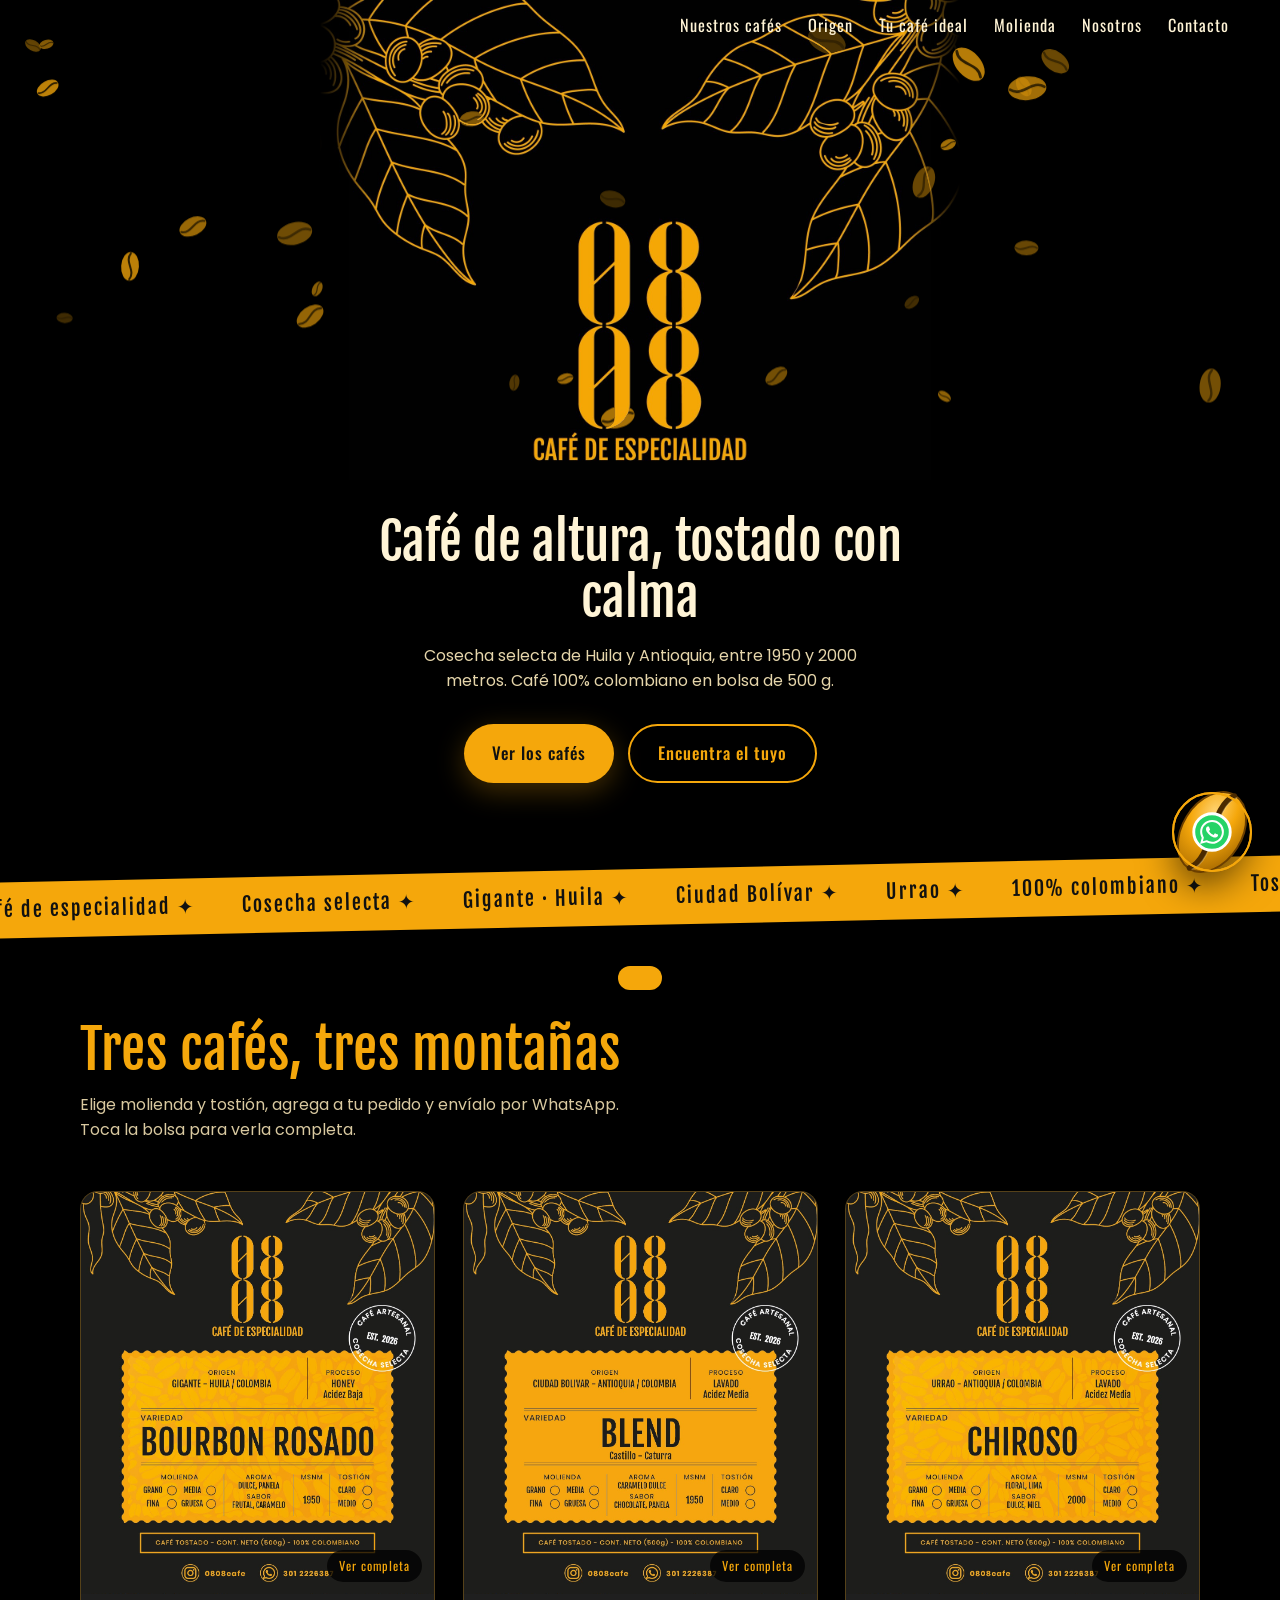
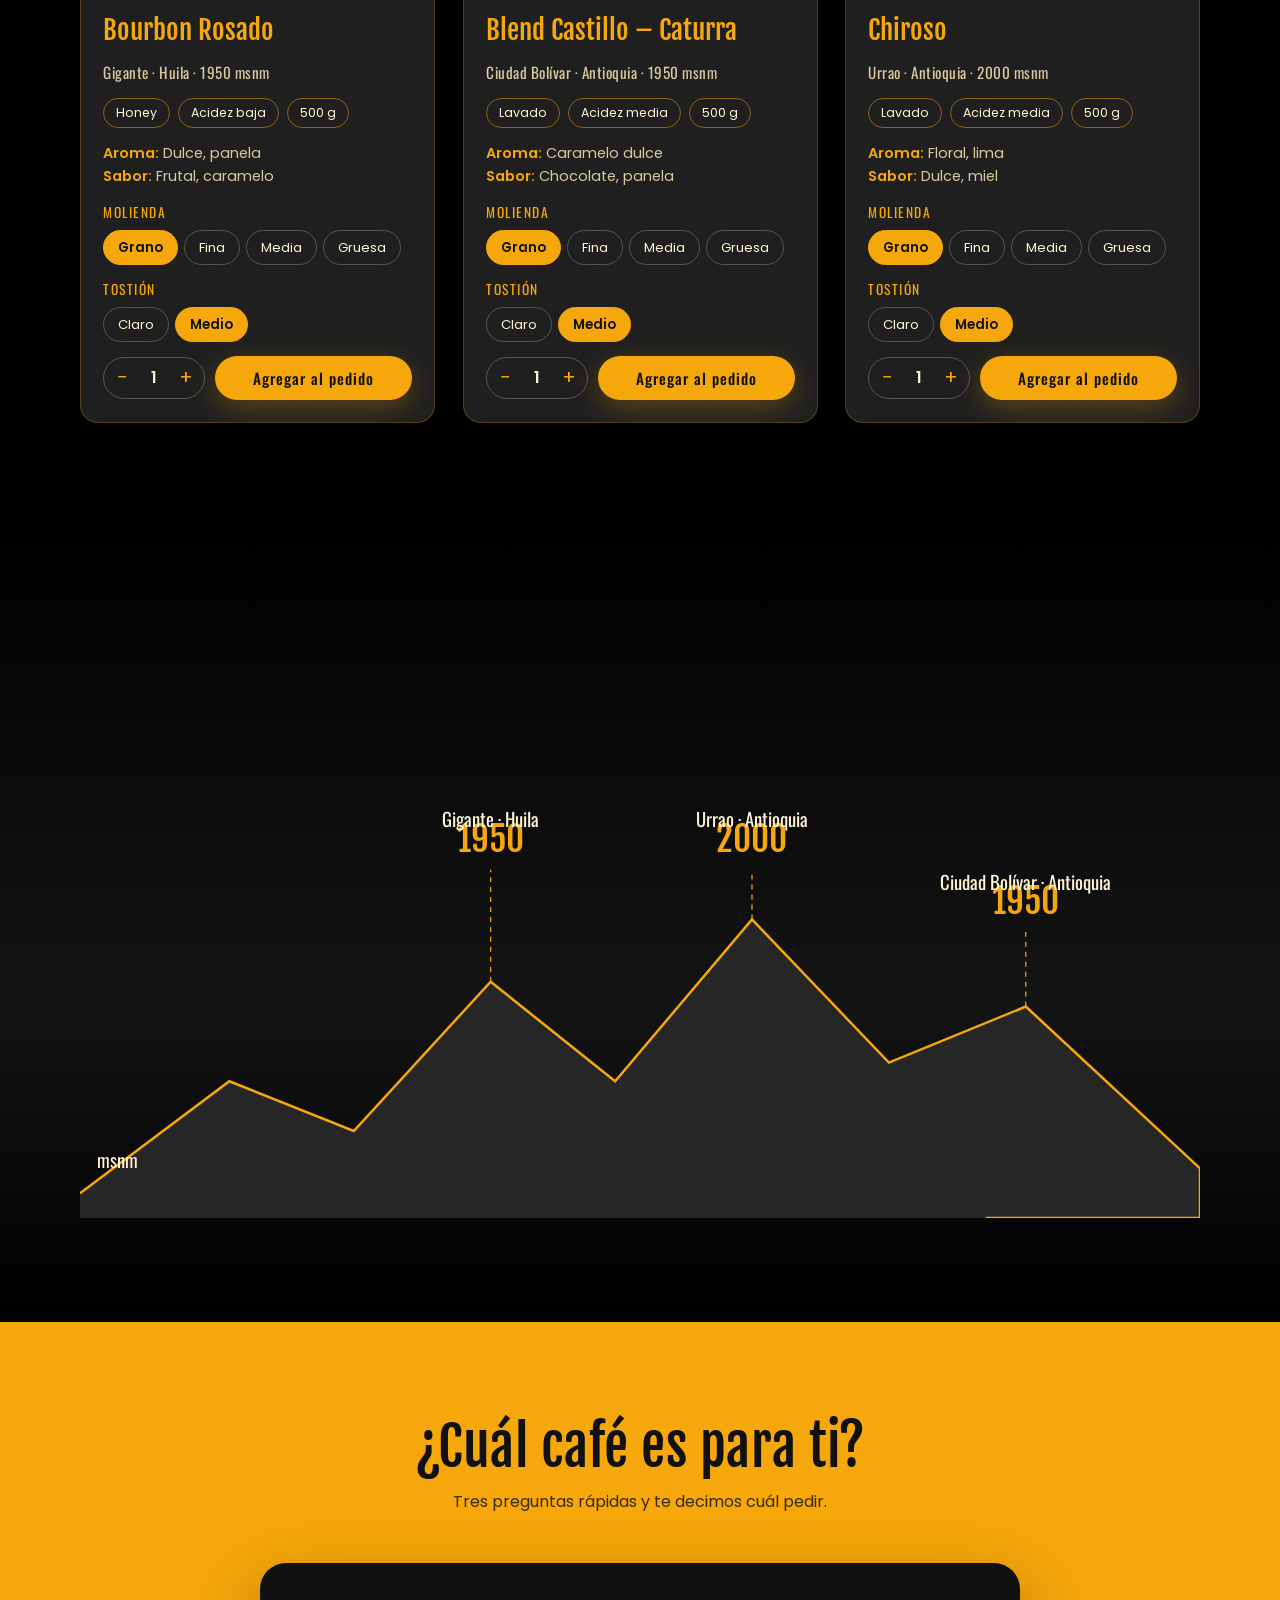
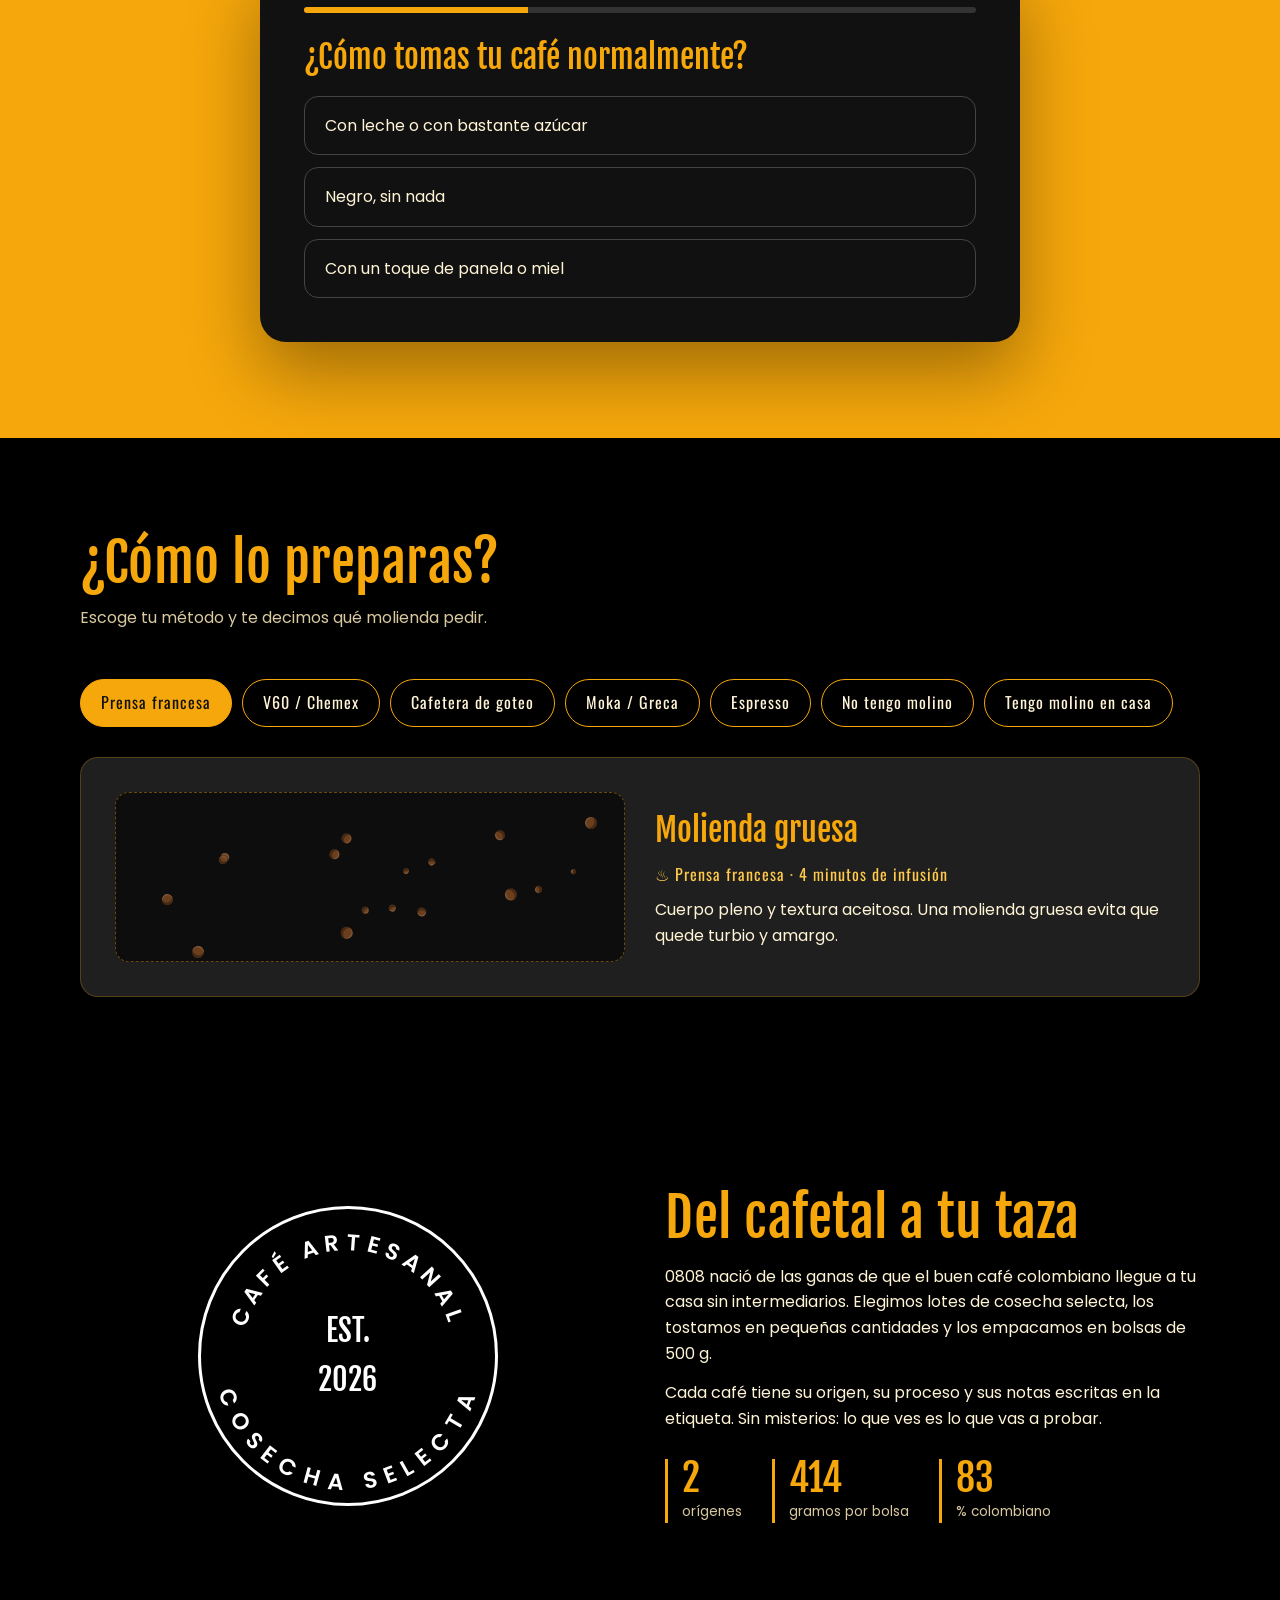
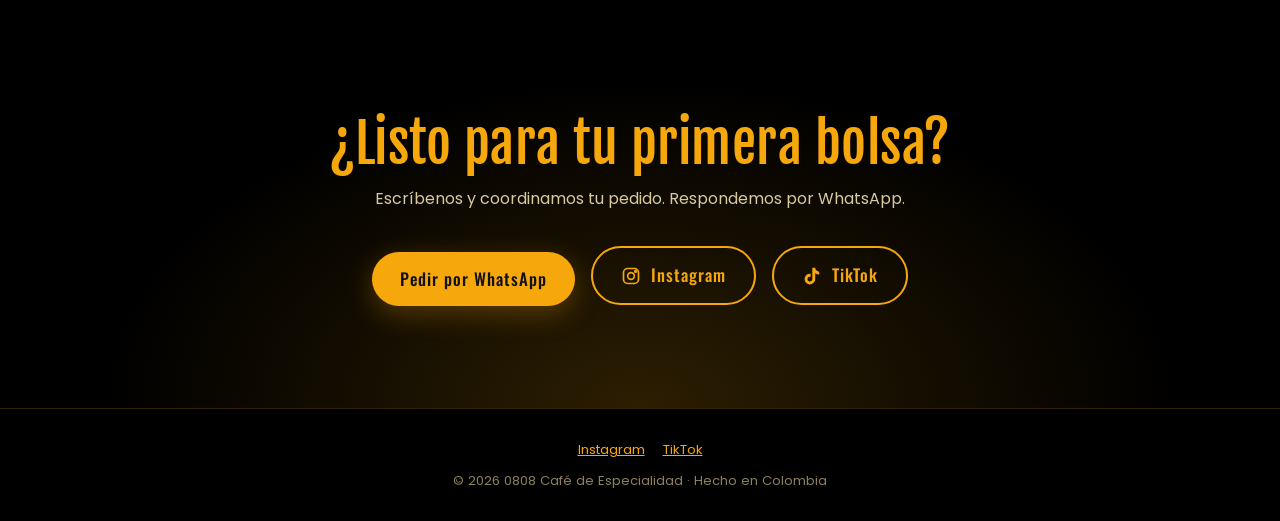
==== commit 4a533b19: "Add favicon link to index.html" ====
--- a/landing/index.html
+++ b/landing/index.html
@@ -6,6 +6,7 @@
 <title>0808 Café de Especialidad · Café artesanal de Colombia</title>
 <meta name="description" content="Café de especialidad tostado en Colombia. Bourbon Rosado de Huila, Blend de Ciudad Bolívar y Chiroso de Urrao. Pide por WhatsApp.">
 <meta name="theme-color" content="#000000">
+<link rel="icon" type="image/png" href="/static/logo.png">
 <link rel="preconnect" href="https://fonts.googleapis.com">
 <link rel="preconnect" href="https://fonts.gstatic.com" crossorigin>
 <link href="https://fonts.googleapis.com/css2?family=Fjalla+One&family=Oswald:wght@400;500;600&family=Poppins:wght@400;500;600&display=swap" rel="stylesheet">
@@ -709,4 +710,4 @@
 setTimeout(() => { if(!pedido.length){ granoWA.classList.add("mostrar"); setTimeout(() => granoWA.classList.remove("mostrar"), 3500); } }, 6000);
 </script>
 </body>
-</html>+</html>
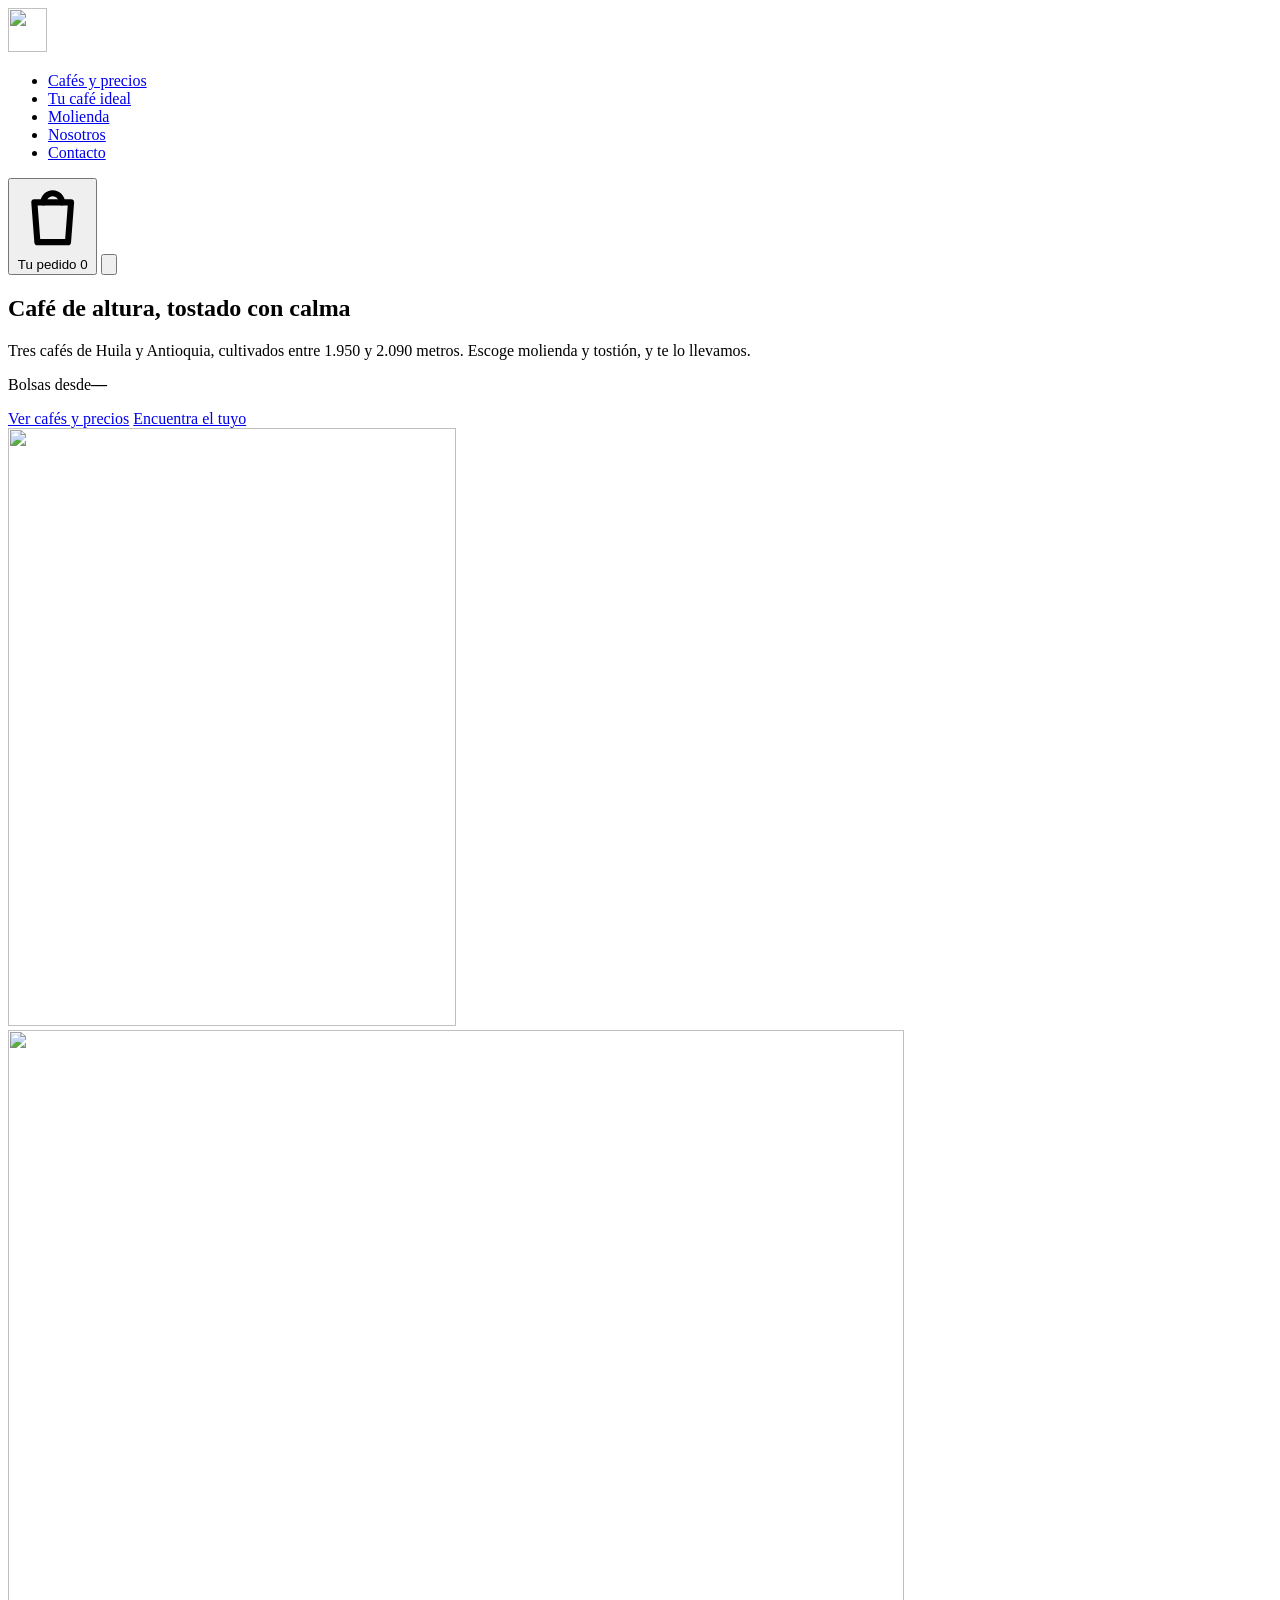
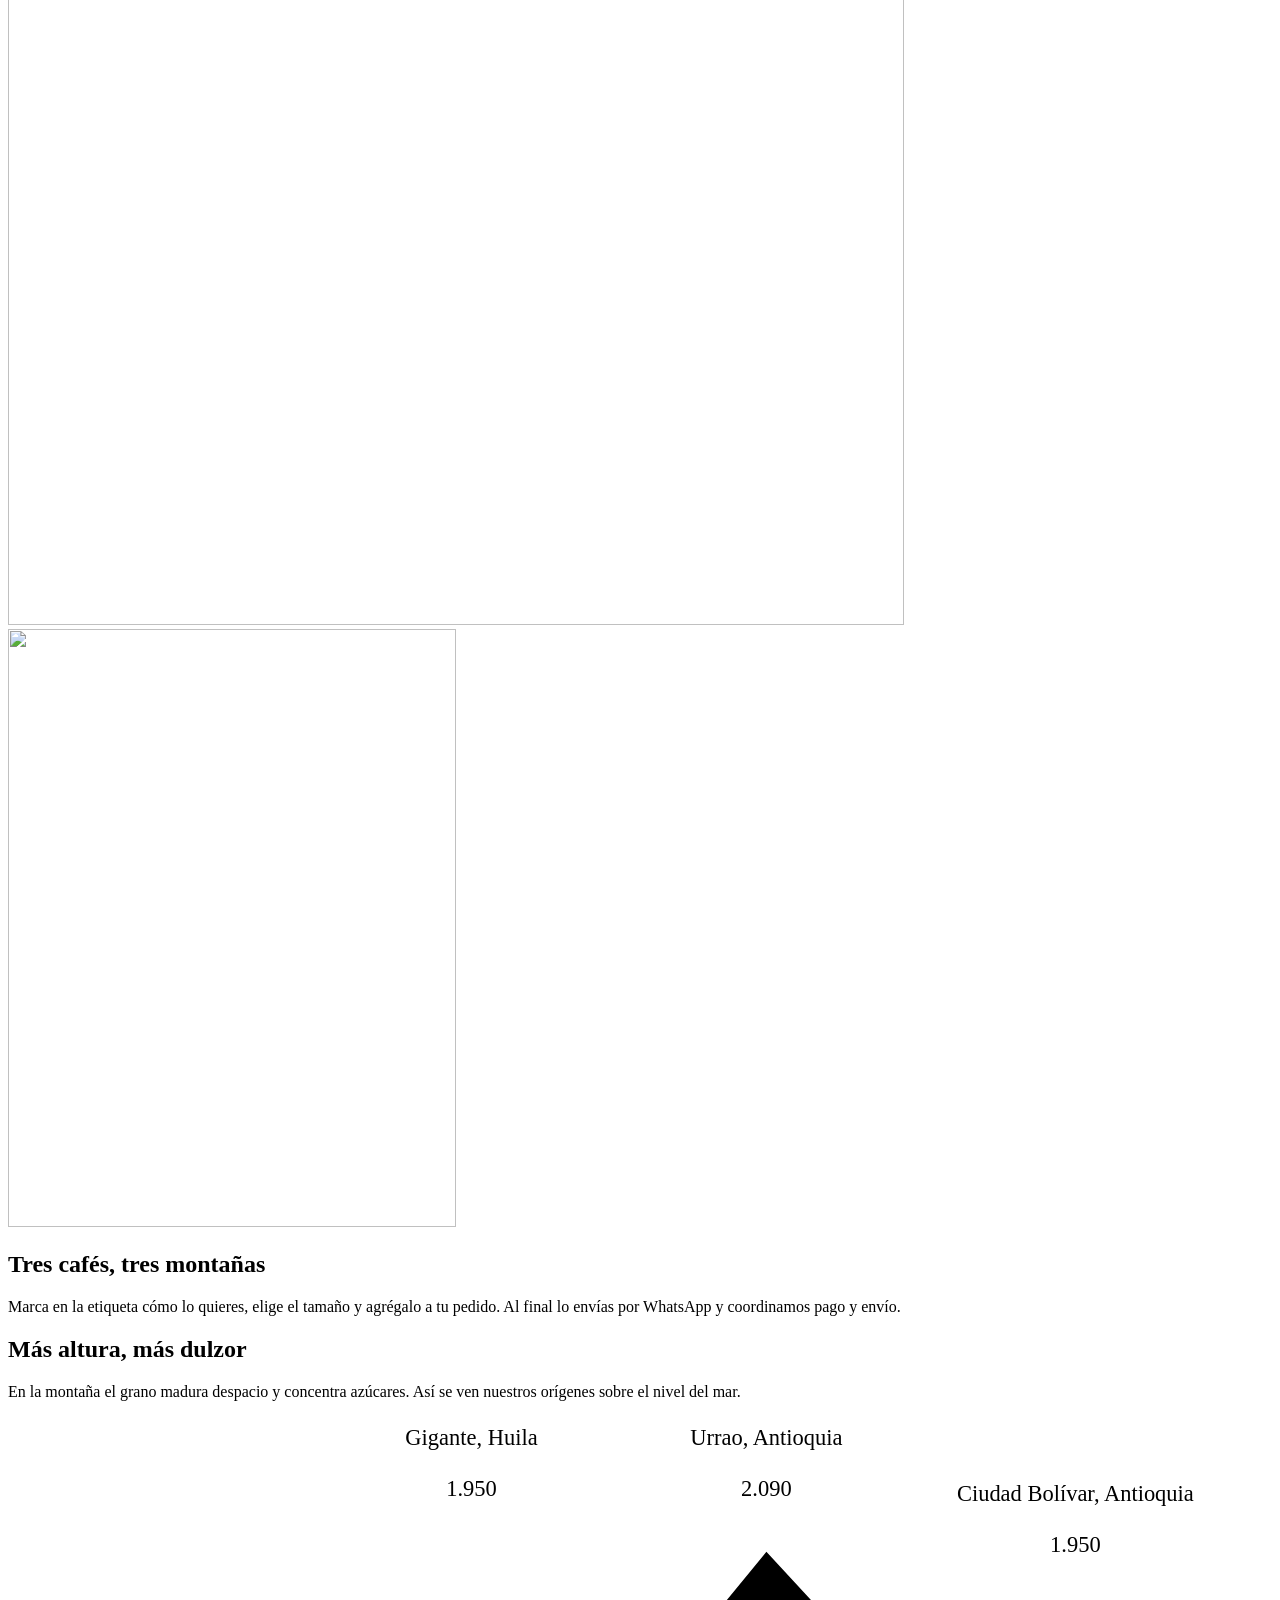
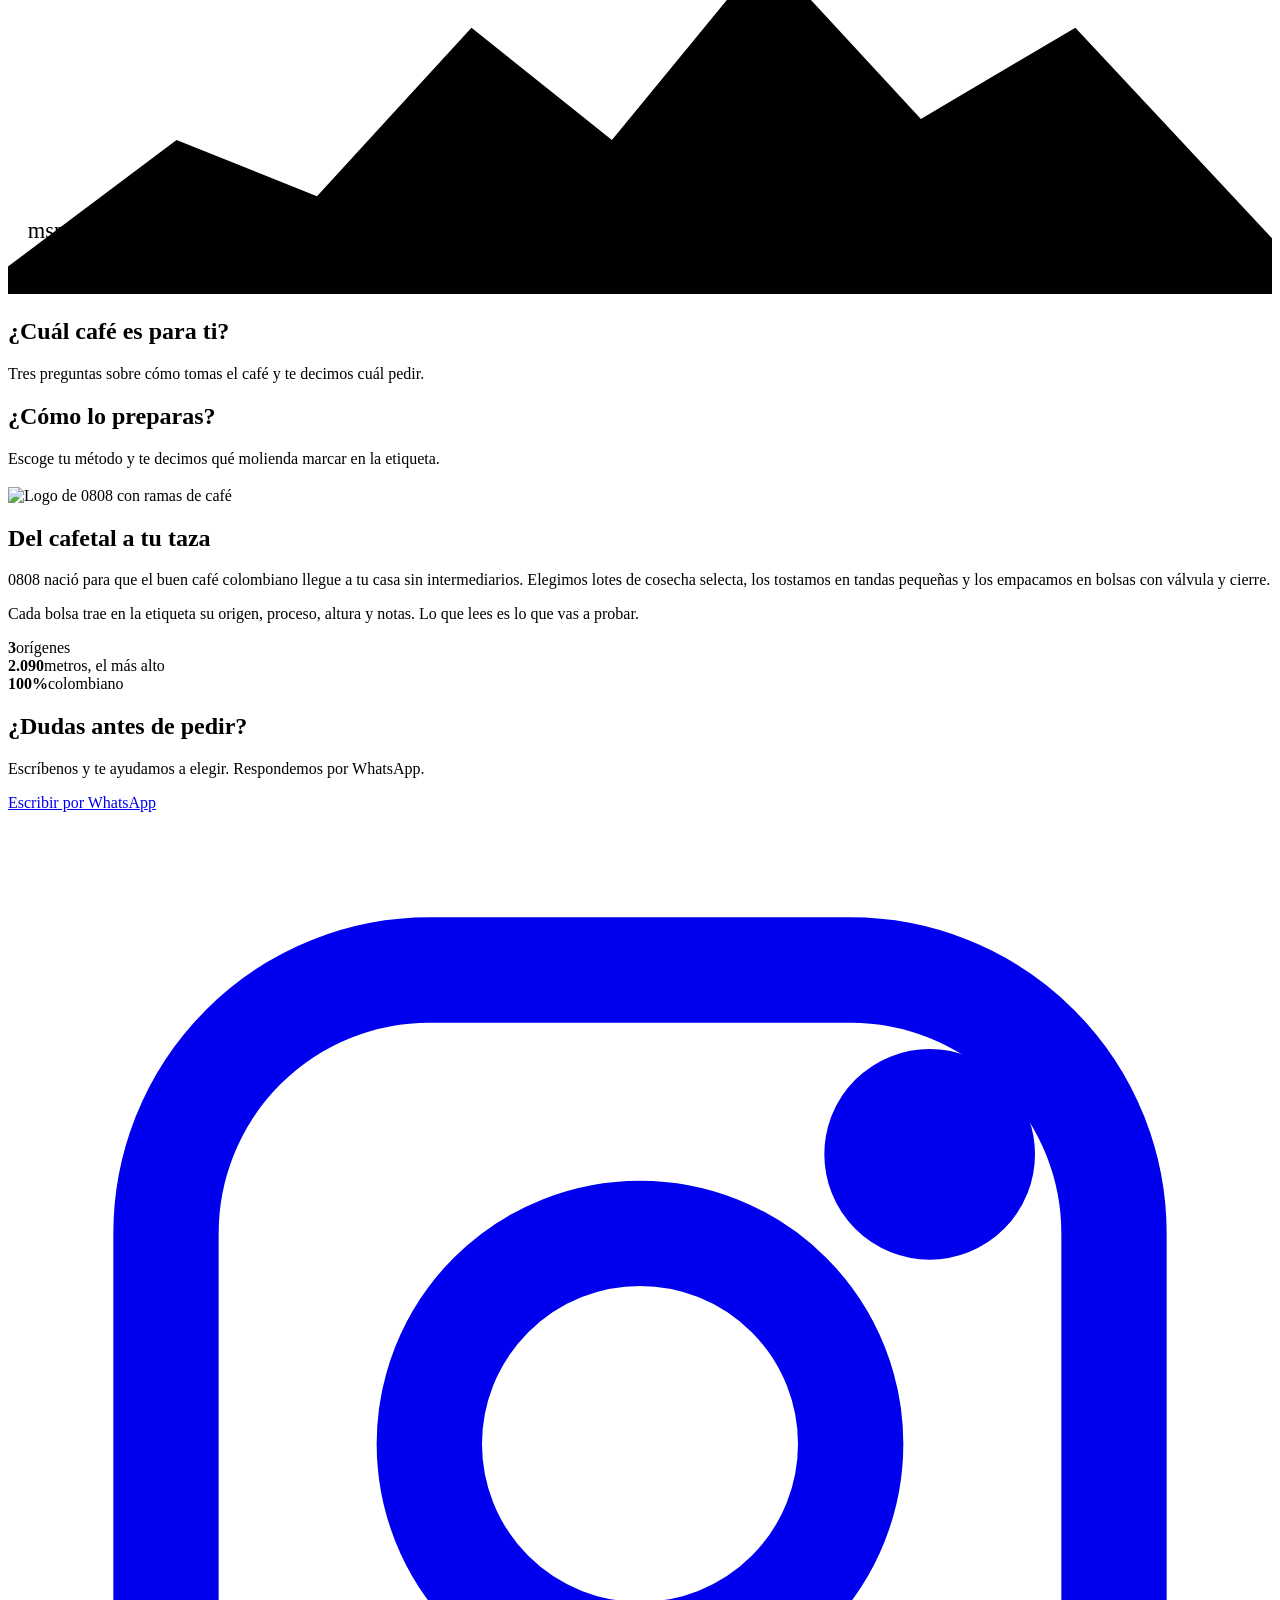
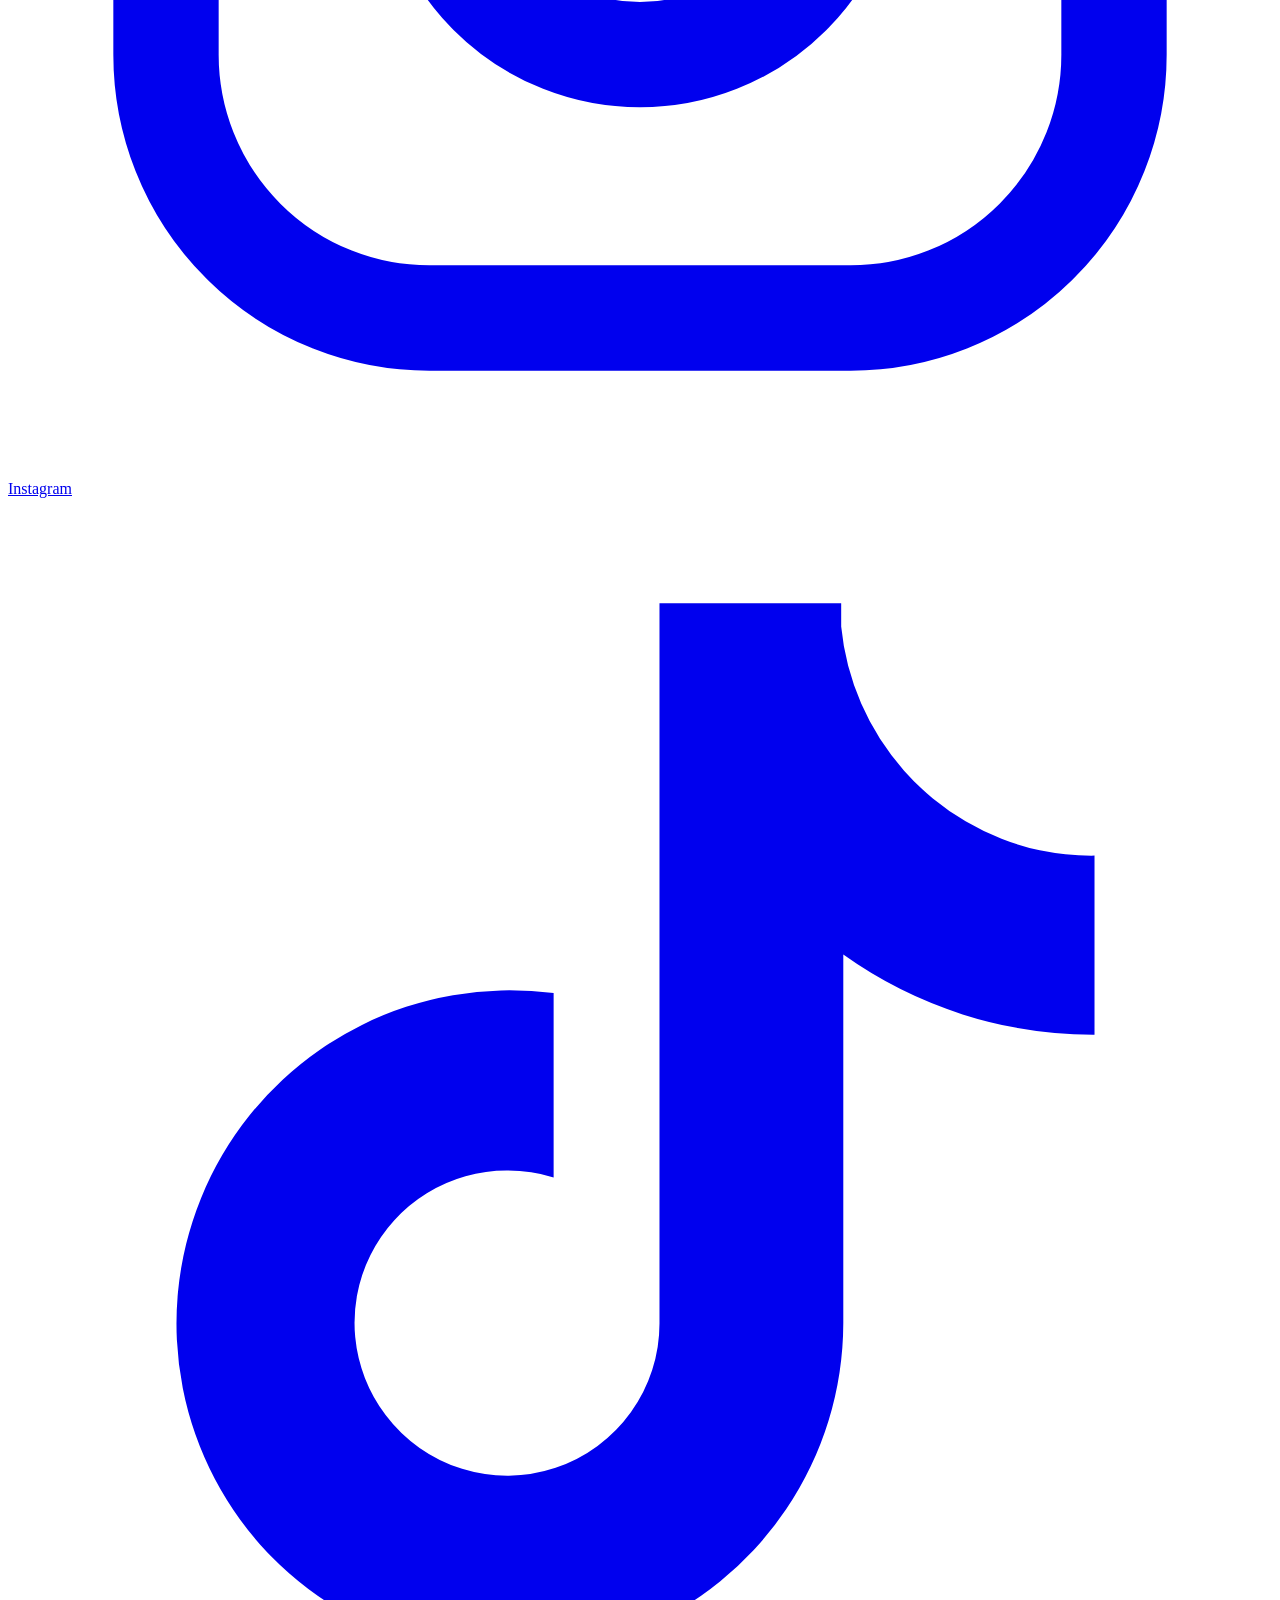
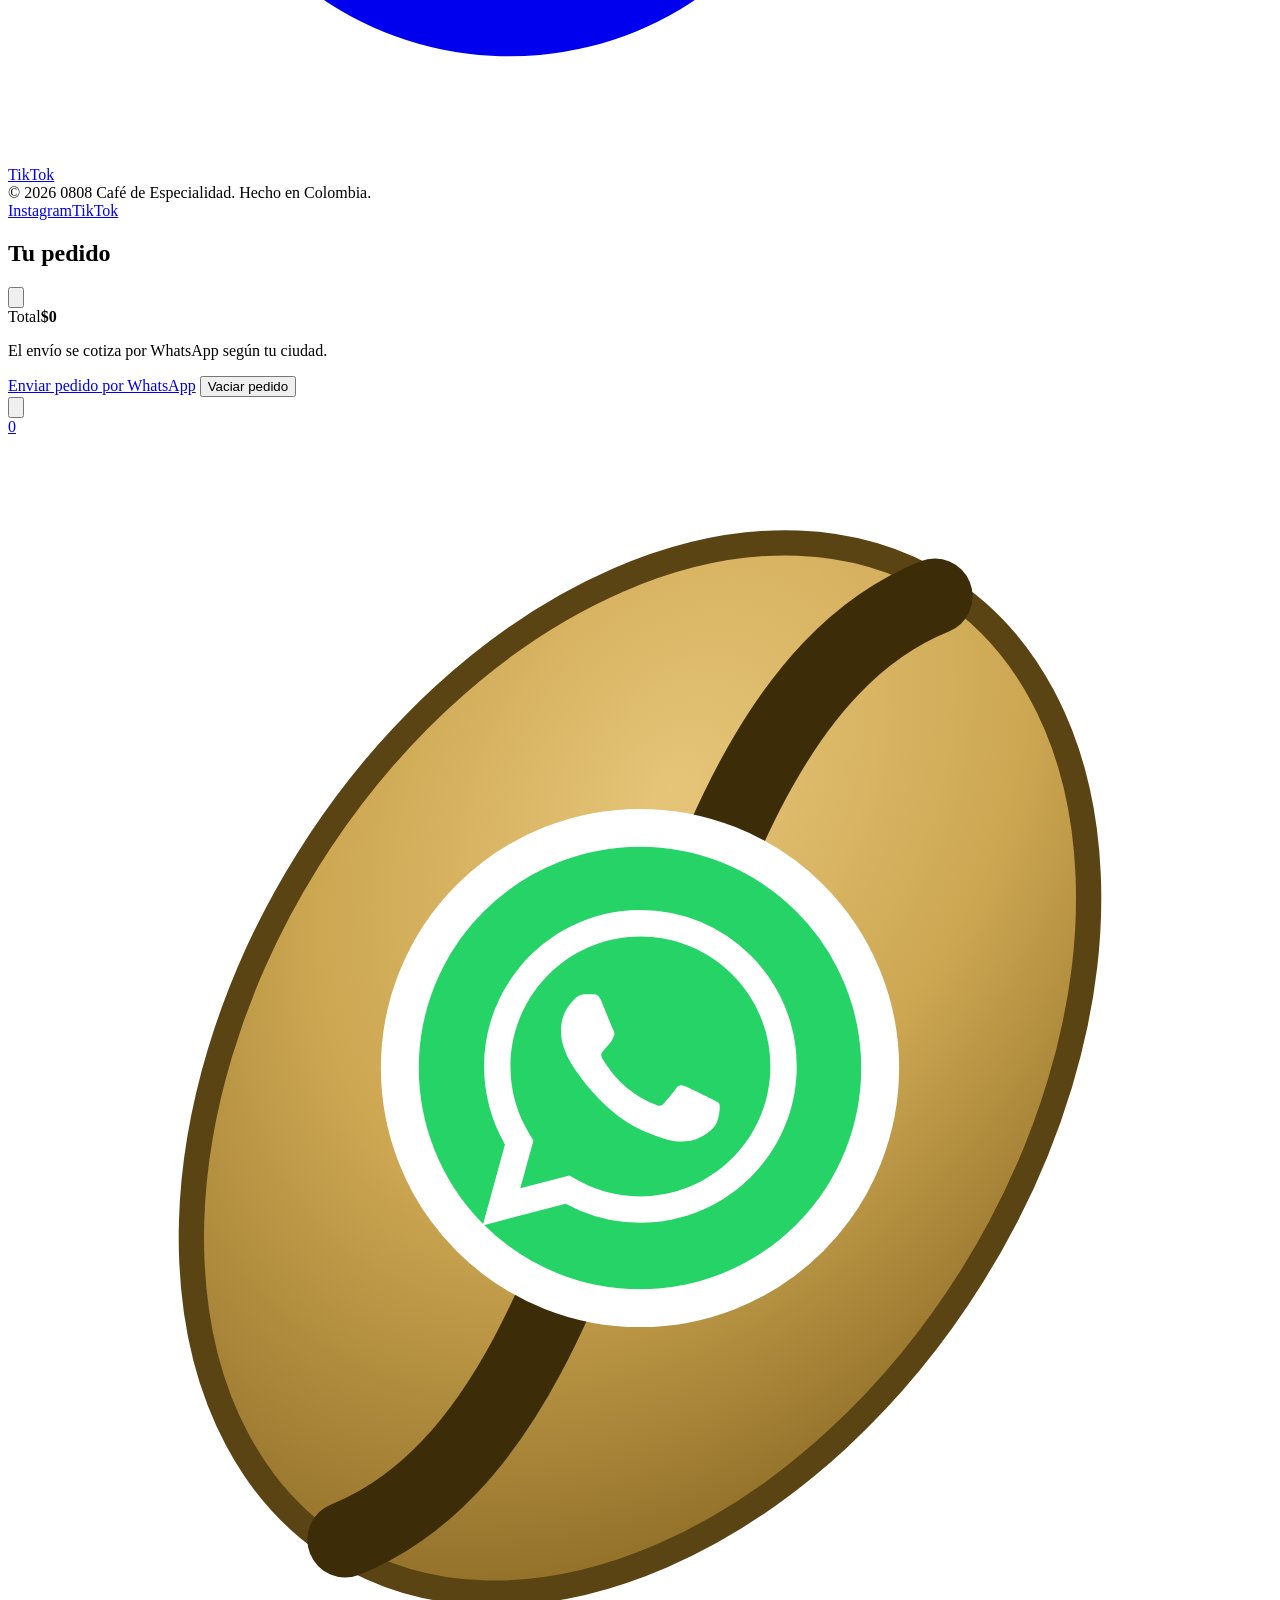
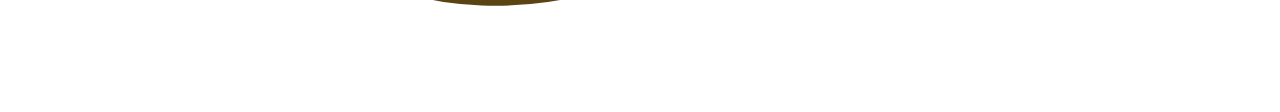
==== commit 6efd8754: "Mejora 2.0" ====
--- a/landing/index.html
+++ b/landing/index.html
@@ -3,376 +3,209 @@
 <head>
 <meta charset="UTF-8">
 <meta name="viewport" content="width=device-width, initial-scale=1">
-<title>0808 Café de Especialidad · Café artesanal de Colombia</title>
-<meta name="description" content="Café de especialidad tostado en Colombia. Bourbon Rosado de Huila, Blend de Ciudad Bolívar y Chiroso de Urrao. Pide por WhatsApp.">
-<meta name="theme-color" content="#000000">
-<link rel="icon" type="image/png" href="/static/logo.png">
+<title>0808 Café de Especialidad · Café de origen colombiano</title>
+<meta name="description" content="Café de especialidad 100% colombiano: Bourbon Rosado de Huila, Chiroso de Urrao y Blend de Ciudad Bolívar. Precios, molienda a tu gusto y pedido por WhatsApp.">
+<meta name="theme-color" content="#24292c">
+<meta property="og:title" content="0808 Café de Especialidad">
+<meta property="og:description" content="Tres cafés colombianos de altura. Elige molienda, tostión y pide por WhatsApp.">
+<meta property="og:image" content="/assets/img/bourbon-rosado.jpg">
+<link rel="icon" type="image/png" href="/assets/img/logo-nav.png">
 <link rel="preconnect" href="https://fonts.googleapis.com">
 <link rel="preconnect" href="https://fonts.gstatic.com" crossorigin>
-<link href="https://fonts.googleapis.com/css2?family=Fjalla+One&family=Oswald:wght@400;500;600&family=Poppins:wght@400;500;600&display=swap" rel="stylesheet">
-
-<style>
-/* ============ VARIABLES (cambia aquí colores y tipografías) ============ */
-:root{
-  --negro:#000;
-  --carbon:#1f1f1f;
-  --carbon-2:#2a2a2a;
-  --ambar:#f5a70b;
-  --ambar-claro:#ffc94a;
-  --ambar-oscuro:#c98400;
-  --crema:#fff4d6;
-  --blanco:#fff;
-  --whatsapp:#25d366;
-  --f-titulo:'Fjalla One','Oswald',Impact,sans-serif;
-  --f-cond:'Oswald','Arial Narrow',sans-serif;
-  --f-texto:'Poppins',system-ui,sans-serif;
-  --radio:18px;
-}
-*{box-sizing:border-box;margin:0;padding:0}
-html{scroll-behavior:smooth;scroll-padding-top:70px}
-body{background:var(--negro);color:var(--crema);font-family:var(--f-texto);line-height:1.6;overflow-x:hidden;-webkit-font-smoothing:antialiased}
-img{max-width:100%;display:block}
-a{color:inherit}
-button{font:inherit;cursor:pointer;border:0;background:none;color:inherit}
-:focus-visible{outline:3px solid var(--ambar-claro);outline-offset:3px}
-.contenedor{width:min(1120px,92%);margin-inline:auto}
-section{padding:96px 0;position:relative}
-h2{font-family:var(--f-titulo);font-weight:400;font-size:clamp(2rem,5vw,3.4rem);line-height:1.05;color:var(--ambar);letter-spacing:.5px}
-.sub{max-width:56ch;color:#d9c9a0;margin-top:14px}
-.cabecera{margin-bottom:48px}
-
-/* ============ NAV ============ */
-nav{position:fixed;inset:0 0 auto 0;z-index:50;display:flex;justify-content:flex-end;align-items:center;padding:12px 4%;transition:background .3s,box-shadow .3s}
-nav.scrolled{background:rgba(0,0,0,.88);backdrop-filter:blur(8px);box-shadow:0 1px 0 rgba(245,167,11,.25)}
-.nav-links{display:flex;gap:26px;list-style:none}
-.nav-links a{font-family:var(--f-cond);text-decoration:none;font-size:1.02rem;letter-spacing:1px;position:relative;padding:4px 0}
-.nav-links a::after{content:"";position:absolute;left:0;bottom:0;height:2px;width:0;background:var(--ambar);transition:width .3s}
-.nav-links a:hover::after{width:100%}
-.menu-btn{display:none;width:44px;height:44px;border:1.5px solid var(--ambar);border-radius:50%;color:var(--ambar);font-size:1.3rem}
-@media(max-width:760px){
-  .menu-btn{display:block}
-  .nav-links{position:fixed;inset:0 0 auto 0;top:0;background:#000;flex-direction:column;align-items:center;justify-content:center;gap:28px;height:100vh;transform:translateY(-100%);transition:transform .45s cubic-bezier(.7,0,.2,1);font-size:1.4rem}
-  .nav-links.abierto{transform:none}
-  .nav-links a{font-size:1.6rem}
-  .menu-btn{position:relative;z-index:60}
-}
-
-/* ============ HERO ============ */
-.hero{position:relative;width:100%;min-height:auto;display:flex;flex-direction:column;align-items:center;text-align:center;padding:0 0 100px;overflow:hidden;background:#000}
-#granos{position:absolute;inset:0;width:100%;height:100%;pointer-events:none;z-index:0}
-.hero-logo{position:relative;z-index:1;display:block;margin:0 auto;width:min(640px,100%);height:auto;mix-blend-mode:lighten;
-  -webkit-mask-image:linear-gradient(to right,transparent 0,#000 9%,#000 91%,transparent 100%);mask-image:linear-gradient(to right,transparent 0,#000 9%,#000 91%,transparent 100%)}
-.hero-contenido{position:relative;z-index:2;width:min(1120px,92%);margin:34px auto 0}
-.hero h1{font-family:var(--f-titulo);font-weight:400;font-size:clamp(1.8rem,4.6vw,3.2rem);line-height:1.1;color:var(--crema);max-width:20ch;margin-inline:auto;text-shadow:0 2px 24px #000}
-.hero p{max-width:46ch;margin:16px auto 30px;color:#e6d6ab;text-shadow:0 2px 14px #000}
-.hero-btns{display:flex;gap:14px;justify-content:center;flex-wrap:wrap}
-.btn{display:inline-flex;align-items:center;gap:10px;padding:14px 28px;border-radius:999px;font-family:var(--f-cond);font-weight:500;letter-spacing:1px;font-size:1.05rem;text-decoration:none;transition:transform .2s,background .2s,color .2s,box-shadow .2s}
-.btn-ambar{background:var(--ambar);color:#111;box-shadow:0 8px 28px rgba(245,167,11,.28)}
-.btn-ambar:hover{background:var(--ambar-claro);transform:translateY(-3px)}
-.btn-borde{border:2px solid var(--ambar);color:var(--ambar)}
-.btn-borde:hover{background:var(--ambar);color:#111;transform:translateY(-3px)}
-.scroll-pista{position:absolute;bottom:22px;left:50%;transform:translateX(-50%);z-index:2;width:26px;height:42px;border:2px solid var(--ambar);border-radius:20px}
-.scroll-pista::after{content:"";position:absolute;left:50%;top:8px;width:5px;height:9px;border-radius:3px;background:var(--ambar);transform:translateX(-50%);animation:scroll 1.6s infinite}
-@keyframes scroll{0%{opacity:1;transform:translate(-50%,0)}100%{opacity:0;transform:translate(-50%,14px)}}
-
-/* ============ CINTA ============ */
-.cinta{background:var(--ambar);color:#111;overflow:hidden;white-space:nowrap;padding:12px 0;transform:rotate(-1.2deg);margin:-14px -2% 0;position:relative;z-index:3}
-.cinta-pista{display:inline-flex;gap:46px;animation:cinta 28s linear infinite;font-family:var(--f-titulo);font-size:1.25rem;letter-spacing:2px}
-@keyframes cinta{to{transform:translateX(-50%)}}
-
-/* ============ PRODUCTOS ============ */
-.productos-grid{display:grid;grid-template-columns:repeat(auto-fit,minmax(290px,1fr));gap:28px}
-.card{background:var(--carbon);border:1px solid rgba(245,167,11,.25);border-radius:var(--radio);overflow:hidden;display:flex;flex-direction:column;transform-style:preserve-3d;transition:transform .15s ease-out,border-color .3s,box-shadow .3s;will-change:transform}
-.card:hover{border-color:var(--ambar);box-shadow:0 22px 60px rgba(245,167,11,.12)}
-.card-img{position:relative;cursor:zoom-in;overflow:hidden;background:#222}
-.card-img img{width:100%;aspect-ratio:1181/1346;object-fit:cover;transition:transform .6s}
-.card:hover .card-img img{transform:scale(1.04)}
-.card-img .zoom{position:absolute;right:12px;bottom:12px;background:rgba(0,0,0,.75);color:var(--ambar);font-size:.78rem;padding:6px 12px;border-radius:999px;font-family:var(--f-cond);letter-spacing:1px}
-.card-cuerpo{padding:22px;display:flex;flex-direction:column;gap:14px;flex:1}
-.card h3{font-family:var(--f-titulo);font-weight:400;font-size:1.7rem;color:var(--ambar);line-height:1.1}
-.origen{font-family:var(--f-cond);color:#d9c9a0;font-size:.95rem;letter-spacing:.5px}
-.chips{display:flex;flex-wrap:wrap;gap:8px}
-.chip{font-size:.78rem;padding:4px 12px;border-radius:999px;border:1px solid rgba(245,167,11,.5);color:var(--crema)}
-.notas{font-size:.9rem;color:#d9c9a0}
-.notas b{color:var(--ambar);font-weight:600}
-.opcion{display:flex;flex-direction:column;gap:6px}
-.opcion label,.opcion .etq{font-family:var(--f-cond);font-size:.85rem;letter-spacing:1.5px;color:var(--ambar)}
-.seg{display:flex;flex-wrap:wrap;gap:6px}
-.seg button{padding:6px 14px;border-radius:999px;border:1.5px solid #555;font-size:.82rem;transition:all .2s}
-.seg button[aria-pressed="true"]{background:var(--ambar);border-color:var(--ambar);color:#111;font-weight:600}
-.seg button:hover{border-color:var(--ambar)}
-.acciones{display:flex;gap:10px;margin-top:auto;align-items:center}
-.cant{display:flex;align-items:center;border:1.5px solid #555;border-radius:999px;overflow:hidden}
-.cant button{width:36px;height:40px;font-size:1.2rem;color:var(--ambar)}
-.cant button:hover{background:rgba(245,167,11,.15)}
-.cant span{min-width:28px;text-align:center;font-weight:600}
-.btn-add{flex:1;justify-content:center;padding:10px 16px;font-size:.95rem}
-.altura{display:flex;align-items:center;gap:8px;font-size:.8rem;color:#bba978}
-
-/* ============ ALTITUD ============ */
-.altitud{background:linear-gradient(180deg,#000,#141414 60%,#000)}
-.montana{width:100%;height:auto;margin-top:10px}
-.montana .pico{fill:#262626;stroke:var(--ambar);stroke-width:2;stroke-dasharray:1400;stroke-dashoffset:1400;transition:stroke-dashoffset 2.4s ease}
-.montana.visible .pico{stroke-dashoffset:0}
-.montana text{font-family:var(--f-cond);fill:var(--crema);font-size:15px}
-.montana .num{font-family:var(--f-titulo);fill:var(--ambar);font-size:28px}
-.montana .marca{opacity:0;transition:opacity .6s 1.6s,transform .6s 1.6s;transform:translateY(10px)}
-.montana.visible .marca{opacity:1;transform:none}
-
-/* ============ QUIZ ============ */
-.quiz{background:var(--ambar);color:#111}
-.quiz h2{color:#111}
-.quiz .sub{color:#3b2a00}
-.quiz-caja{background:#111;color:var(--crema);border-radius:26px;padding:clamp(22px,4vw,44px);max-width:760px;margin-inline:auto;box-shadow:0 30px 70px rgba(0,0,0,.35);min-height:340px;position:relative}
-.progreso{height:6px;background:#333;border-radius:6px;overflow:hidden;margin-bottom:26px}
-.progreso i{display:block;height:100%;width:0;background:var(--ambar);transition:width .4s}
-.quiz-q{font-family:var(--f-titulo);font-size:clamp(1.4rem,3vw,2rem);color:var(--ambar);margin-bottom:20px;line-height:1.15}
-.quiz-ops{display:grid;gap:12px}
-.quiz-ops button{text-align:left;padding:16px 20px;border:1.5px solid #444;border-radius:14px;transition:all .2s;font-size:1rem}
-.quiz-ops button:hover{border-color:var(--ambar);background:rgba(245,167,11,.1);transform:translateX(6px)}
-.quiz-res{text-align:center;animation:pop .5s}
-@keyframes pop{from{opacity:0;transform:scale(.94)}to{opacity:1;transform:none}}
-.quiz-res img{width:min(220px,60%);margin:0 auto 18px;border-radius:12px;border:2px solid var(--ambar)}
-.quiz-res h3{font-family:var(--f-titulo);font-weight:400;font-size:2rem;color:var(--ambar)}
-.quiz-res p{margin:10px auto 22px;max-width:44ch;color:#d9c9a0}
-.quiz-res .btn{margin:4px}
-
-/* ============ MOLIENDA ============ */
-.metodos{display:flex;flex-wrap:wrap;gap:10px;margin-bottom:30px}
-.metodos button{padding:10px 20px;border:1.5px solid var(--ambar);border-radius:999px;font-family:var(--f-cond);letter-spacing:1px;transition:all .2s}
-.metodos button[aria-selected="true"]{background:var(--ambar);color:#111}
-.molienda-panel{display:grid;grid-template-columns:1fr 1fr;gap:30px;align-items:center;background:var(--carbon);border-radius:var(--radio);padding:34px;border:1px solid rgba(245,167,11,.25)}
-@media(max-width:720px){.molienda-panel{grid-template-columns:1fr}}
-.polvo{height:170px;border-radius:14px;background:#0d0d0d;position:relative;overflow:hidden;border:1px dashed rgba(245,167,11,.4)}
-.polvo i{position:absolute;border-radius:50%;background:#6b3f1d;box-shadow:inset -2px -2px 0 rgba(0,0,0,.35),inset 1px 1px 0 rgba(255,255,255,.12);transition:all .6s}
-.molienda-panel h3{font-family:var(--f-titulo);font-weight:400;font-size:2rem;color:var(--ambar)}
-.molienda-panel .tiempo{font-family:var(--f-cond);letter-spacing:1px;color:var(--ambar-claro);margin:6px 0 10px}
-.vapor{display:inline-block;animation:vapor 2.4s infinite}
-@keyframes vapor{0%,100%{transform:translateY(0);opacity:.9}50%{transform:translateY(-6px);opacity:.4}}
-
-/* ============ HISTORIA ============ */
-.historia-grid{display:grid;grid-template-columns:1fr 1fr;gap:50px;align-items:center}
-@media(max-width:800px){.historia-grid{grid-template-columns:1fr}}
-.sello{width:min(300px,70%);aspect-ratio:1;margin-inline:auto;border-radius:50%;border:3px solid var(--blanco);display:grid;place-items:center;text-align:center;position:relative;animation:giro 40s linear infinite}
-.sello svg{position:absolute;inset:0;width:100%;height:100%}
-.sello svg text{fill:#fff;font-family:var(--f-texto);font-weight:600;font-size:15.5px;letter-spacing:4px}
-.sello b{font-family:var(--f-titulo);font-weight:400;color:#fff;font-size:1.9rem;animation:giro 40s linear infinite reverse}
-@keyframes giro{to{transform:rotate(360deg)}}
-.historia p+p{margin-top:14px}
-.contadores{display:flex;gap:30px;margin-top:28px;flex-wrap:wrap}
-.contadores div{border-left:3px solid var(--ambar);padding-left:14px}
-.contadores strong{display:block;font-family:var(--f-titulo);font-weight:400;font-size:2.4rem;color:var(--ambar);line-height:1}
-.contadores span{font-size:.85rem;color:#d9c9a0}
-
-/* ============ CONTACTO ============ */
-.contacto{text-align:center;background:radial-gradient(ellipse at 50% 100%,rgba(245,167,11,.18),transparent 60%)}
-.contacto .btn{margin:6px}
-footer{padding:30px 4%;text-align:center;font-size:.82rem;color:#8d7f5c;border-top:1px solid rgba(245,167,11,.2)}
-
-/* ============ MODAL ============ */
-.modal{position:fixed;inset:0;background:rgba(0,0,0,.92);z-index:100;display:none;place-items:center;padding:20px}
-.modal.abierto{display:grid;animation:pop .3s}
-.modal img{max-height:88vh;width:auto;border-radius:12px;border:2px solid var(--ambar)}
-.modal .cerrar{position:absolute;top:18px;right:22px;width:46px;height:46px;border-radius:50%;border:2px solid var(--ambar);color:var(--ambar);font-size:1.4rem}
-
-/* ============ BOTÓN GRANO DE CAFÉ (WhatsApp) ============ */
-.grano-wa{position:fixed;right:20px;bottom:20px;z-index:90;width:96px;height:96px;display:block;text-decoration:none;filter:drop-shadow(0 12px 18px rgba(0,0,0,.6));transition:transform .3s cubic-bezier(.3,1.6,.5,1)}
-.grano-wa svg{width:100%;height:100%;overflow:visible;animation:flota 3.6s ease-in-out infinite}
-.grano-wa:hover{transform:scale(1.15) rotate(-8deg)}
-.grano-wa:hover svg{animation:tiembla .5s}
-@keyframes flota{0%,100%{transform:translateY(0) rotate(-4deg)}50%{transform:translateY(-8px) rotate(5deg)}}
-@keyframes tiembla{0%,100%{transform:rotate(0)}25%{transform:rotate(-12deg)}75%{transform:rotate(12deg)}}
-.grano-wa .onda{position:absolute;inset:8px;border-radius:50%;border:2px solid var(--ambar);animation:onda 2.4s infinite;pointer-events:none}
-.grano-wa .onda:nth-child(2){animation-delay:1.2s}
-@keyframes onda{0%{transform:scale(.7);opacity:.8}100%{transform:scale(1.6);opacity:0}}
-.grano-wa .etiqueta{position:absolute;right:92px;top:50%;transform:translateY(-50%) translateX(10px);background:var(--ambar);color:#111;font-family:var(--f-cond);font-weight:500;letter-spacing:1px;padding:8px 16px;border-radius:999px;white-space:nowrap;opacity:0;pointer-events:none;transition:all .3s}
-.grano-wa:hover .etiqueta,.grano-wa.mostrar .etiqueta{opacity:1;transform:translateY(-50%)}
-.grano-wa .contador{position:absolute;top:2px;right:2px;min-width:26px;height:26px;border-radius:50%;background:#fff;color:#111;font-weight:700;font-size:.8rem;display:none;place-items:center;border:2px solid #111;z-index:2}
-.grano-wa .contador.on{display:grid;animation:pop .35s}
-.grano-wa .contador.rebote{animation:rebote .5s}
-@keyframes rebote{50%{transform:scale(1.5)}}
-@media(max-width:600px){.grano-wa{width:78px;height:78px;right:12px;bottom:12px}.grano-wa .etiqueta{display:none}}
-
-/* ============ ANIMACIÓN AL SCROLL ============ */
-.rev{opacity:0;transform:translateY(26px);transition:opacity .8s,transform .8s}
-.rev.visible{opacity:1;transform:none}
-
-/* ============ TOAST ============ */
-.toast{position:fixed;left:50%;bottom:30px;transform:translate(-50%,120px);background:var(--ambar);color:#111;padding:12px 22px;border-radius:999px;font-family:var(--f-cond);letter-spacing:1px;z-index:120;transition:transform .4s cubic-bezier(.3,1.5,.5,1);max-width:90vw;text-align:center}
-.toast.on{transform:translate(-50%,0)}
-
-@media (prefers-reduced-motion:reduce){
-  *,*::before,*::after{animation:none!important;transition:none!important}
-  .rev{opacity:1;transform:none}
-  html{scroll-behavior:auto}
-}
-</style>
+<link href="https://fonts.googleapis.com/css2?family=Archivo:wght@400;500;600;700&family=Big+Shoulders+Display:wght@700;800&display=swap" rel="stylesheet">
+<link rel="preload" as="image" href="/assets/img/bourbon-rosado.webp" type="image/webp">
+<link rel="stylesheet" href="/assets/css/landing.css?v=3.0.0">
+<script type="module" src="/assets/js/main.js?v=3.0.0"></script>
 </head>
 <body>
 
-<!-- ============ NAV ============ -->
-<nav id="nav">
-  <button class="menu-btn" id="menuBtn" aria-label="Abrir menú" aria-expanded="false">☰</button>
-  <ul class="nav-links" id="navLinks">
-    <li><a href="#cafes">Nuestros cafés</a></li>
-    <li><a href="#altura">Origen</a></li>
-    <li><a href="#quiz">Tu café ideal</a></li>
-    <li><a href="#molienda">Molienda</a></li>
-    <li><a href="#historia">Nosotros</a></li>
-    <li><a href="#contacto">Contacto</a></li>
-  </ul>
-</nav>
-
-<!-- ============ HERO ============ -->
-<header class="hero" id="inicio">
-  <canvas id="granos" aria-hidden="true"></canvas>
-  <img class="hero-logo" src="img/logo-hero.jpeg" alt="0808 Café de Especialidad, con ramas de café">
-  <div class="hero-contenido contenedor">
-    <h1>Café de altura, tostado con calma</h1>
-    <p>Cosecha selecta de Huila y Antioquia, entre 1950 y 2000 metros. Café 100% colombiano en bolsa de 500 g.</p>
-    <div class="hero-btns">
-      <a href="#cafes" class="btn btn-ambar">Ver los cafés</a>
-      <a href="#quiz" class="btn btn-borde">Encuentra el tuyo</a>
-    </div>
+<!-- ============ Barra superior ============ -->
+<header class="barra" id="barra">
+  <div class="contenedor barra-in">
+    <a class="marca" href="#inicio" aria-label="0808 Café, ir al inicio">
+      <picture><source srcset="/assets/img/logo-nav.webp" type="image/webp"><img src="/assets/img/logo-nav.png" alt="" width="39" height="44"></picture>
+    </a>
+    <ul class="nav" id="nav">
+      <li><a href="#cafes">Cafés y precios</a></li>
+      <li><a href="#test">Tu café ideal</a></li>
+      <li><a href="#molienda">Molienda</a></li>
+      <li><a href="#nosotros">Nosotros</a></li>
+      <li><a href="#contacto">Contacto</a></li>
+    </ul>
+    <button class="btn-carrito" id="abrirCarrito" type="button" aria-haspopup="dialog" aria-controls="carrito">
+      <svg viewBox="0 0 24 24" fill="none" stroke="currentColor" stroke-width="2" stroke-linecap="round" stroke-linejoin="round" aria-hidden="true"><path d="M6 7h12l-1 13H7L6 7z"/><path d="M9 7a3 3 0 0 1 6 0"/></svg>
+      <span class="txt">Tu pedido</span>
+      <span class="num" id="numCarrito" aria-label="productos en el pedido">0</span>
+    </button>
+    <button class="menu-btn" id="menuBtn" type="button" aria-label="Abrir menú" aria-expanded="false" aria-controls="nav">
+      <svg viewBox="0 0 24 24" fill="none" stroke="currentColor" stroke-width="2" stroke-linecap="round" aria-hidden="true"><path d="M4 7h16M4 12h16M4 17h16"/></svg>
+    </button>
   </div>
 </header>
 
-<div class="cinta" aria-hidden="true">
-  <div class="cinta-pista" id="cinta"></div>
-</div>
-
-<!-- ============ PRODUCTOS ============ -->
-<section id="cafes">
-  <div class="contenedor">
-    <div class="cabecera rev">
-      <h2>Tres cafés, tres montañas</h2>
-      <p class="sub">Elige molienda y tostión, agrega a tu pedido y envíalo por WhatsApp. Toca la bolsa para verla completa.</p>
-    </div>
-    <div class="productos-grid" id="productos"></div>
-  </div>
-</section>
-
-<!-- ============ ALTITUD ============ -->
-<section class="altitud" id="altura">
-  <div class="contenedor">
-    <div class="cabecera rev">
-      <h2>Más altura, más dulzor</h2>
-      <p class="sub">El café crece lento en las alturas de Colombia. Así se ven nuestros orígenes sobre el nivel del mar.</p>
-    </div>
-    <svg class="montana" id="montana" viewBox="0 0 900 340" role="img" aria-label="Gráfico de altitudes: Gigante 1950 msnm, Ciudad Bolívar 1950 msnm, Urrao 2000 msnm">
-      <path class="pico" d="M0 320 L120 230 L220 270 L330 150 L430 230 L540 100 L650 215 L760 170 L900 300 L900 340 L0 340 Z"/>
-      <g class="marca"><line x1="330" y1="150" x2="330" y2="60" stroke="#f5a70b" stroke-dasharray="4 4"/><text class="num" x="330" y="46" text-anchor="middle">1950</text><text x="330" y="26" text-anchor="middle">Gigante · Huila</text></g>
-      <g class="marca"><line x1="540" y1="100" x2="540" y2="60" stroke="#f5a70b" stroke-dasharray="4 4"/><text class="num" x="540" y="46" text-anchor="middle">2000</text><text x="540" y="26" text-anchor="middle">Urrao · Antioquia</text></g>
-      <g class="marca"><line x1="760" y1="170" x2="760" y2="110" stroke="#f5a70b" stroke-dasharray="4 4"/><text class="num" x="760" y="96" text-anchor="middle">1950</text><text x="760" y="76" text-anchor="middle">Ciudad Bolívar · Antioquia</text></g>
+<main>
+<!-- ============ Hero ============ -->
+<section class="hero" id="inicio">
+  <div class="contenedor hero-grid">
+    <div class="hero-texto">
+      <h1>Café de altura, tostado con calma</h1>
+      <p class="hero-sub">Tres cafés de Huila y Antioquia, cultivados entre 1.950 y 2.090 metros. Escoge molienda y tostión, y te lo llevamos.</p>
+      <p class="hero-precio">Bolsas desde<strong id="precioDesde">—</strong></p>
+      <div class="hero-btns">
+        <a href="#cafes" class="btn btn-ambar">Ver cafés y precios</a>
+        <a href="#test" class="btn btn-linea">Encuentra el tuyo</a>
+      </div>
+    </div>
+    <div class="bolsas" aria-hidden="true">
+      <img class="b1" src="/assets/img/chiroso-sm.webp" alt="" width="448" height="598">
+      <img class="b2" src="/assets/img/bourbon-rosado.webp" alt="" width="896" height="1195" fetchpriority="high">
+      <img class="b3" src="/assets/img/blend-sm.webp" alt="" width="448" height="598">
+    </div>
+  </div>
+</section>
+
+<div class="cinta" aria-hidden="true"><div class="cinta-pista" id="cinta"></div></div>
+
+<!-- ============ Cafés ============ -->
+<section class="cafes" id="cafes">
+  <div class="contenedor">
+    <div class="cafes-cabecera">
+      <div>
+        <h2>Tres cafés, tres montañas</h2>
+        <p class="intro">Marca en la etiqueta cómo lo quieres, elige el tamaño y agrégalo a tu pedido. Al final lo envías por WhatsApp y coordinamos pago y envío.</p>
+      </div>
+    </div>
+    <div class="lista-fichas" id="fichas"></div>
+  </div>
+</section>
+
+<!-- ============ Altura ============ -->
+<section class="altura" id="altura">
+  <div class="contenedor">
+    <h2>Más altura, más dulzor</h2>
+    <p class="intro">En la montaña el grano madura despacio y concentra azúcares. Así se ven nuestros orígenes sobre el nivel del mar.</p>
+    <svg class="montana" id="montana" viewBox="0 0 900 340" role="img" aria-label="Altitud de los orígenes: Gigante, Huila, 1.950 msnm; Urrao, Antioquia, 2.090 msnm; Ciudad Bolívar, Antioquia, 1.950 msnm">
+      <path class="pico" d="M0 320 L120 230 L220 270 L330 150 L430 230 L540 96 L650 215 L760 150 L900 300 L900 340 L0 340 Z"/>
+      <g class="marca-alt"><line class="guia" x1="330" y1="150" x2="330" y2="70"/><text class="num" x="330" y="56" text-anchor="middle">1.950</text><text x="330" y="20" text-anchor="middle">Gigante, Huila</text></g>
+      <g class="marca-alt"><line class="guia" x1="540" y1="96" x2="540" y2="70"/><text class="num" x="540" y="56" text-anchor="middle">2.090</text><text x="540" y="20" text-anchor="middle">Urrao, Antioquia</text></g>
+      <g class="marca-alt"><line class="guia" x1="760" y1="150" x2="760" y2="110"/><text class="num" x="760" y="96" text-anchor="middle">1.950</text><text x="760" y="60" text-anchor="middle">Ciudad Bolívar, Antioquia</text></g>
       <text x="14" y="300">msnm</text>
     </svg>
   </div>
 </section>
 
-<!-- ============ QUIZ ============ -->
-<section class="quiz" id="quiz">
-  <div class="contenedor">
-    <div class="cabecera rev" style="text-align:center">
+<!-- ============ Test ============ -->
+<section class="test" id="test">
+  <div class="contenedor test-grid">
+    <div>
       <h2>¿Cuál café es para ti?</h2>
-      <p class="sub" style="margin-inline:auto">Tres preguntas rápidas y te decimos cuál pedir.</p>
-    </div>
-    <div class="quiz-caja rev" id="quizCaja" aria-live="polite"></div>
-  </div>
-</section>
-
-<!-- ============ MOLIENDA ============ -->
+      <p class="intro">Tres preguntas sobre cómo tomas el café y te decimos cuál pedir.</p>
+    </div>
+    <div class="quiz-caja" id="quizCaja" aria-live="polite"></div>
+  </div>
+</section>
+
+<!-- ============ Molienda ============ -->
 <section id="molienda">
   <div class="contenedor">
-    <div class="cabecera rev">
-      <h2>¿Cómo lo preparas?</h2>
-      <p class="sub">Escoge tu método y te decimos qué molienda pedir.</p>
-    </div>
+    <h2>¿Cómo lo preparas?</h2>
+    <p class="intro">Escoge tu método y te decimos qué molienda marcar en la etiqueta.</p>
     <div class="metodos" id="metodos" role="tablist" aria-label="Métodos de preparación"></div>
-    <div class="molienda-panel rev">
+    <div class="molienda-panel" role="tabpanel" aria-live="polite">
       <div class="polvo" id="polvo" aria-hidden="true"></div>
       <div>
         <h3 id="mNombre"></h3>
-        <div class="tiempo"><span class="vapor">♨</span> <span id="mTiempo"></span></div>
+        <p class="tiempo" id="mTiempo"></p>
         <p id="mTip"></p>
       </div>
     </div>
   </div>
 </section>
 
-<!-- ============ HISTORIA ============ -->
-<section id="historia">
-  <div class="contenedor historia-grid">
-    <div class="rev">
-      <div class="sello" aria-label="Café artesanal, cosecha selecta, desde 2026">
-        <svg viewBox="0 0 200 200" aria-hidden="true">
-          <defs><path id="arcoSup" d="M 28 100 A 72 72 0 0 1 172 100"/><path id="arcoInf" d="M 22 100 A 78 78 0 0 0 178 100"/></defs>
-          <text><textPath href="#arcoSup" startOffset="50%" text-anchor="middle">CAFÉ ARTESANAL</textPath></text>
-          <text><textPath href="#arcoInf" startOffset="50%" text-anchor="middle" dominant-baseline="hanging">COSECHA SELECTA</textPath></text>
-        </svg>
-        <b>EST.<br>2026</b>
-      </div>
-    </div>
-    <div class="historia rev">
+<!-- ============ Nosotros ============ -->
+<section id="nosotros">
+  <div class="contenedor nosotros-grid">
+    <img src="/assets/img/logo-ramas.jpeg" alt="Logo de 0808 con ramas de café" width="1600" height="1600" loading="lazy">
+    <div class="nosotros">
       <h2>Del cafetal a tu taza</h2>
-      <p style="margin-top:18px">0808 nació de las ganas de que el buen café colombiano llegue a tu casa sin intermediarios. Elegimos lotes de cosecha selecta, los tostamos en pequeñas cantidades y los empacamos en bolsas de 500 g.</p>
-      <p>Cada café tiene su origen, su proceso y sus notas escritas en la etiqueta. Sin misterios: lo que ves es lo que vas a probar.</p>
-      <div class="contadores">
-        <div><strong data-n="3">0</strong><span>orígenes</span></div>
-        <div><strong data-n="500">0</strong><span>gramos por bolsa</span></div>
-        <div><strong data-n="100">0</strong><span>% colombiano</span></div>
-      </div>
-    </div>
-  </div>
-</section>
-
-<!-- ============ CONTACTO ============ -->
+      <p>0808 nació para que el buen café colombiano llegue a tu casa sin intermediarios. Elegimos lotes de cosecha selecta, los tostamos en tandas pequeñas y los empacamos en bolsas con válvula y cierre.</p>
+      <p>Cada bolsa trae en la etiqueta su origen, proceso, altura y notas. Lo que lees es lo que vas a probar.</p>
+      <div class="datos">
+        <div><strong>3</strong><span>orígenes</span></div>
+        <div><strong>2.090</strong><span>metros, el más alto</span></div>
+        <div><strong>100%</strong><span>colombiano</span></div>
+      </div>
+    </div>
+  </div>
+</section>
+
+<!-- ============ Contacto ============ -->
 <section class="contacto" id="contacto">
-  <div class="contenedor rev">
-    <h2>¿Listo para tu primera bolsa?</h2>
-    <p class="sub" style="margin:14px auto 28px">Escríbenos y coordinamos tu pedido. Respondemos por WhatsApp.</p>
-    <a class="btn btn-ambar" id="btnContacto" href="#" target="_blank" rel="noopener">Pedir por WhatsApp</a>
-    <a class="btn btn-borde" href="https://www.instagram.com/0808cafe/" target="_blank" rel="noopener">
-      <svg width="20" height="20" viewBox="0 0 24 24" fill="none" stroke="currentColor" stroke-width="2" aria-hidden="true"><rect x="3" y="3" width="18" height="18" rx="5"/><circle cx="12" cy="12" r="4"/><circle cx="17.5" cy="6.5" r="1" fill="currentColor"/></svg>
-      Instagram
-    </a>
-    <a class="btn btn-borde" href="https://www.tiktok.com/@0808cafe" target="_blank" rel="noopener">
-      <svg width="20" height="20" viewBox="0 0 24 24" fill="currentColor" aria-hidden="true"><path d="M19.59 6.69a4.83 4.83 0 01-3.77-4.25V2h-3.45v13.67a2.89 2.89 0 01-5.2 1.74 2.89 2.89 0 012.31-4.64 2.93 2.93 0 01.88.13V9.4a6.84 6.84 0 00-1-.05A6.33 6.33 0 005 20.1a6.34 6.34 0 0010.86-4.43v-7a8.16 8.16 0 004.77 1.52v-3.4a4.85 4.85 0 01-1.04-.1z"/></svg>
-      TikTok
-    </a>
-  </div>
-</section>
+  <div class="contenedor">
+    <h2>¿Dudas antes de pedir?</h2>
+    <p class="intro">Escríbenos y te ayudamos a elegir. Respondemos por WhatsApp.</p>
+    <div class="contacto-btns">
+      <a class="btn btn-wa" id="btnContacto" href="#" target="_blank" rel="noopener">Escribir por WhatsApp</a>
+      <a class="btn btn-linea" id="lnkInstagram" href="#" target="_blank" rel="noopener">
+        <svg viewBox="0 0 24 24" fill="none" stroke="currentColor" stroke-width="2" aria-hidden="true"><rect x="3" y="3" width="18" height="18" rx="5"/><circle cx="12" cy="12" r="4"/><circle cx="17.5" cy="6.5" r="1" fill="currentColor"/></svg>
+        Instagram
+      </a>
+      <a class="btn btn-linea" id="lnkTiktok" href="#" target="_blank" rel="noopener">
+        <svg viewBox="0 0 24 24" fill="currentColor" aria-hidden="true"><path d="M19.59 6.69a4.83 4.83 0 01-3.77-4.25V2h-3.45v13.67a2.89 2.89 0 01-5.2 1.74 2.89 2.89 0 012.31-4.64 2.93 2.93 0 01.88.13V9.4a6.84 6.84 0 00-1-.05A6.33 6.33 0 005 20.1a6.34 6.34 0 0010.86-4.43v-7a8.16 8.16 0 004.77 1.52v-3.4a4.85 4.85 0 01-1.04-.1z"/></svg>
+        TikTok
+      </a>
+    </div>
+  </div>
+</section>
+</main>
 
 <footer>
-  <div style="display:flex;gap:18px;justify-content:center;margin-bottom:10px">
-    <a href="https://www.instagram.com/0808cafe/" target="_blank" rel="noopener" style="color:var(--ambar)">Instagram</a>
-    <a href="https://www.tiktok.com/@0808cafe" target="_blank" rel="noopener" style="color:var(--ambar)">TikTok</a>
-  </div>
-  © 2026 0808 Café de Especialidad · Hecho en Colombia
+  <div class="contenedor pie">
+    <span>© <span id="anio">2026</span> 0808 Café de Especialidad. Hecho en Colombia.</span>
+    <nav aria-label="Redes"><a id="pieInstagram" href="#" target="_blank" rel="noopener">Instagram</a><a id="pieTiktok" href="#" target="_blank" rel="noopener">TikTok</a></nav>
+  </div>
 </footer>
 
-<!-- ============ MODAL ============ -->
-<div class="modal" id="modal" role="dialog" aria-modal="true" aria-label="Etiqueta del café">
-  <button class="cerrar" id="modalCerrar" aria-label="Cerrar">✕</button>
-  <img id="modalImg" src="" alt="">
+<!-- ============ Carrito ============ -->
+<div class="velo" id="velo"></div>
+<aside class="carrito" id="carrito" role="dialog" aria-modal="true" aria-labelledby="carritoTitulo" aria-hidden="true">
+  <div class="carrito-cab">
+    <h2 id="carritoTitulo">Tu pedido</h2>
+    <button class="cerrar" id="cerrarCarrito" type="button" aria-label="Cerrar pedido">
+      <svg viewBox="0 0 24 24" fill="none" stroke="currentColor" stroke-width="2" stroke-linecap="round" aria-hidden="true"><path d="M6 6l12 12M18 6L6 18"/></svg>
+    </button>
+  </div>
+  <div class="carrito-cuerpo" id="carritoCuerpo"></div>
+  <div class="carrito-pie" id="carritoPie">
+    <div class="total"><span>Total</span><strong id="carritoTotal">$0</strong></div>
+    <p class="nota">El envío se cotiza por WhatsApp según tu ciudad.</p>
+    <a class="btn btn-wa" id="enviarPedido" href="#" target="_blank" rel="noopener">Enviar pedido por WhatsApp</a>
+    <button class="vaciar" id="vaciarCarrito" type="button">Vaciar pedido</button>
+  </div>
+</aside>
+
+<!-- ============ Foto ampliada ============ -->
+<div class="modal" id="modal" role="dialog" aria-modal="true" aria-label="Foto de la bolsa">
+  <button class="cerrar" id="modalCerrar" type="button" aria-label="Cerrar foto">
+    <svg viewBox="0 0 24 24" fill="none" stroke="currentColor" stroke-width="2" stroke-linecap="round" aria-hidden="true"><path d="M6 6l12 12M18 6L6 18"/></svg>
+  </button>
+  <img id="modalImg" src="data:," alt="">
 </div>
 
-<div class="toast" id="toast" role="status"></div>
-
-<!-- ============ BOTÓN GRANO DE CAFÉ → WHATSAPP ============ -->
-<a class="grano-wa" id="granoWA" href="#" target="_blank" rel="noopener" aria-label="Escribir por WhatsApp">
-  <span class="onda"></span><span class="onda"></span>
-  <span class="etiqueta" id="granoEtq">¡Escríbenos!</span>
-  <span class="contador" id="granoCont">0</span>
+<div class="aviso" id="aviso" role="status" aria-live="polite"><span id="avisoTxt"></span></div>
+
+<!-- ============ Grano flotante: abre el pedido o WhatsApp ============ -->
+<a class="grano" id="grano" href="#" target="_blank" rel="noopener" aria-label="Escribir por WhatsApp">
+  <span class="cuenta" id="granoCuenta">0</span>
   <svg viewBox="0 0 100 100" aria-hidden="true">
     <defs>
-      <radialGradient id="gBean" cx="35%" cy="28%" r="80%">
-        <stop offset="0" stop-color="#ffd270"/><stop offset=".45" stop-color="#f5a70b"/><stop offset="1" stop-color="#a86a00"/>
+      <radialGradient id="gGrano" cx="35%" cy="28%" r="80%">
+        <stop offset="0" stop-color="#e6c579"/><stop offset=".5" stop-color="#cda752"/><stop offset="1" stop-color="#8c6b25"/>
       </radialGradient>
     </defs>
     <g transform="rotate(32 50 50)">
-      <ellipse cx="50" cy="50" rx="31" ry="45" fill="url(#gBean)" stroke="#6b3f00" stroke-width="2"/>
-      <path d="M50 6 C34 28 66 72 50 94" fill="none" stroke="#4a2a00" stroke-width="6" stroke-linecap="round"/>
-      <path d="M50 6 C34 28 66 72 50 94" fill="none" stroke="#ffe29a" stroke-opacity=".35" stroke-width="1.4" stroke-linecap="round" transform="translate(3 0)"/>
+      <ellipse cx="50" cy="50" rx="31" ry="45" fill="url(#gGrano)" stroke="#5b4413" stroke-width="2"/>
+      <path d="M50 6 C34 28 66 72 50 94" fill="none" stroke="#3d2c08" stroke-width="6" stroke-linecap="round"/>
     </g>
     <circle cx="50" cy="50" r="19" fill="#25d366" stroke="#fff" stroke-width="3"/>
     <g transform="translate(37.5 37.5) scale(1.04)" fill="#fff">
@@ -381,333 +214,5 @@
   </svg>
 </a>
 
-<script>
-/* =====================================================
-   CONFIGURACIÓN — edita aquí tus datos
-   ===================================================== */
-const WHATSAPP = "573012226387";          // 57 = Colombia + tu número
-const INSTAGRAM = "https://www.instagram.com/0808cafe/";
-const TIKTOK = "https://www.tiktok.com/@0808cafe";
-
-// Si quieres mostrar precio, pon un número (ej: 45000). Si es null, no se muestra.
-const PRODUCTOS = [
-  {
-    id: "bourbon", nombre: "Bourbon Rosado", img: "img/bourbon-rosado.jpeg",
-    origen: "Gigante · Huila", proceso: "Honey", acidez: "Acidez baja", msnm: 1950,
-    aroma: "Dulce, panela", sabor: "Frutal, caramelo", precio: null
-  },
-  {
-    id: "blend", nombre: "Blend Castillo – Caturra", img: "img/blend.jpeg",
-    origen: "Ciudad Bolívar · Antioquia", proceso: "Lavado", acidez: "Acidez media", msnm: 1950,
-    aroma: "Caramelo dulce", sabor: "Chocolate, panela", precio: null
-  },
-  {
-    id: "chiroso", nombre: "Chiroso", img: "img/chiroso.jpeg",
-    origen: "Urrao · Antioquia", proceso: "Lavado", acidez: "Acidez media", msnm: 2000,
-    aroma: "Floral, lima", sabor: "Dulce, miel", precio: null
-  }
-];
-const MOLIENDAS = ["Grano", "Fina", "Media", "Gruesa"];
-const TOSTIONES = ["Claro", "Medio"];
-
-/* =====================================================
-   UTILIDADES
-   ===================================================== */
-const $ = (s, r = document) => r.querySelector(s);
-const $$ = (s, r = document) => [...r.querySelectorAll(s)];
-const reducido = matchMedia("(prefers-reduced-motion: reduce)").matches;
-const waURL = txt => `https://wa.me/${WHATSAPP}?text=${encodeURIComponent(txt)}`;
-const moneda = n => "$" + n.toLocaleString("es-CO");
-
-function toast(msg){
-  const t = $("#toast");
-  t.textContent = msg; t.classList.add("on");
-  clearTimeout(toast.t); toast.t = setTimeout(() => t.classList.remove("on"), 2200);
-}
-
-/* =====================================================
-   NAV
-   ===================================================== */
-const nav = $("#nav"), navLinks = $("#navLinks"), menuBtn = $("#menuBtn");
-addEventListener("scroll", () => nav.classList.toggle("scrolled", scrollY > 40), {passive:true});
-menuBtn.addEventListener("click", () => {
-  const abierto = navLinks.classList.toggle("abierto");
-  menuBtn.setAttribute("aria-expanded", abierto);
-  menuBtn.textContent = abierto ? "✕" : "☰";
-});
-$$("#navLinks a").forEach(a => a.addEventListener("click", () => {
-  navLinks.classList.remove("abierto"); menuBtn.textContent = "☰"; menuBtn.setAttribute("aria-expanded", false);
-}));
-
-/* Cinta */
-$("#cinta").innerHTML = Array(2).fill(
-  ["Café de especialidad","Cosecha selecta","Gigante · Huila","Ciudad Bolívar","Urrao","100% colombiano","Tostado artesanal"]
-    .map(t => `<span>${t} ✦</span>`).join("")
-).join("");
-
-/* =====================================================
-   GRANOS DE CAFÉ CAYENDO (hero)
-   ===================================================== */
-(function(){
-  const c = $("#granos"), ctx = c.getContext("2d");
-  let W, H, granos = [], mouse = {x:.5};
-  const N = reducido ? 0 : (innerWidth < 600 ? 14 : 26);
-  function size(){ const r = c.parentElement.getBoundingClientRect(); W = c.width = r.width; H = c.height = r.height; }
-  size(); addEventListener("resize", size);
-  addEventListener("mousemove", e => mouse.x = e.clientX / innerWidth);
-  function nuevo(inicio){
-    return { x:Math.random()*W, y: inicio ? Math.random()*H : -40, s:7+Math.random()*13,
-             v:.4+Math.random()*1.1, r:Math.random()*6.28, vr:(Math.random()-.5)*.025, o:.25+Math.random()*.55, d:Math.random()*100 };
-  }
-  for(let i=0;i<N;i++) granos.push(nuevo(true));
-  function grano(g){
-    ctx.save(); ctx.translate(g.x,g.y); ctx.rotate(g.r); ctx.globalAlpha=g.o;
-    ctx.fillStyle="#f5a70b"; ctx.beginPath(); ctx.ellipse(0,0,g.s*.62,g.s,0,0,6.283); ctx.fill();
-    ctx.strokeStyle="#000"; ctx.lineWidth=Math.max(1.2,g.s*.14); ctx.lineCap="round";
-    ctx.beginPath(); ctx.moveTo(0,-g.s*.9); ctx.bezierCurveTo(-g.s*.45,-g.s*.3,g.s*.45,g.s*.3,0,g.s*.9); ctx.stroke();
-    ctx.restore();
-  }
-  let vis = true;
-  new IntersectionObserver(e => vis = e[0].isIntersecting).observe(c);
-  (function loop(){
-    if(vis){
-      ctx.clearRect(0,0,W,H);
-      for(const g of granos){
-        g.y += g.v; g.r += g.vr; g.d += .01;
-        g.x += Math.sin(g.d)*.5 + (mouse.x-.5)*.8;
-        if(g.y > H+40) Object.assign(g, nuevo(false));
-        grano(g);
-      }
-    }
-    requestAnimationFrame(loop);
-  })();
-})();
-
-/* =====================================================
-   PEDIDO (carrito) + BOTÓN GRANO
-   ===================================================== */
-const pedido = [];   // {id, nombre, cant, molienda, tostion, precio}
-const granoWA = $("#granoWA"), granoCont = $("#granoCont"), granoEtq = $("#granoEtq");
-
-function mensajePedido(){
-  if(!pedido.length) return "Hola 0808 Café ☕ Quiero conocer más sobre sus cafés de especialidad.";
-  let total = 0, hayPrecio = true;
-  const lineas = pedido.map(p => {
-    if(p.precio) total += p.precio * p.cant; else hayPrecio = false;
-    return `• ${p.cant} x ${p.nombre} (500 g) — Molienda: ${p.molienda} — Tostión: ${p.tostion}`;
-  });
-  let msg = "Hola 0808 Café ☕ Quisiera hacer este pedido:\n\n" + lineas.join("\n");
-  if(hayPrecio && total) msg += `\n\nTotal estimado: ${moneda(total)}`;
-  return msg + "\n\n¿Cómo coordinamos el pago y el envío?";
-}
-function actualizarGrano(){
-  const n = pedido.reduce((a,p) => a + p.cant, 0);
-  granoCont.textContent = n;
-  granoCont.classList.toggle("on", n > 0);
-  granoCont.classList.remove("rebote"); void granoCont.offsetWidth; if(n) granoCont.classList.add("rebote");
-  granoEtq.textContent = n ? `Enviar pedido (${n})` : "¡Escríbenos!";
-  const url = waURL(mensajePedido());
-  granoWA.href = url; $("#btnContacto").href = url;
-  if(n){ granoWA.classList.add("mostrar"); clearTimeout(actualizarGrano.t); actualizarGrano.t = setTimeout(() => granoWA.classList.remove("mostrar"), 2500); }
-}
-actualizarGrano();
-
-/* =====================================================
-   TARJETAS DE PRODUCTO
-   ===================================================== */
-const grid = $("#productos");
-grid.innerHTML = PRODUCTOS.map(p => `
-  <article class="card rev" data-id="${p.id}">
-    <div class="card-img" data-zoom="${p.id}" tabindex="0" role="button" aria-label="Ver etiqueta de ${p.nombre}">
-      <img src="${p.img}" alt="Bolsa de ${p.nombre}, ${p.origen}" loading="lazy">
-      <span class="zoom">Ver completa</span>
-    </div>
-    <div class="card-cuerpo">
-      <h3>${p.nombre}</h3>
-      <div class="origen">${p.origen} · ${p.msnm} msnm</div>
-      <div class="chips"><span class="chip">${p.proceso}</span><span class="chip">${p.acidez}</span><span class="chip">500 g</span></div>
-      <p class="notas"><b>Aroma:</b> ${p.aroma}<br><b>Sabor:</b> ${p.sabor}</p>
-      ${p.precio ? `<p class="notas"><b>${moneda(p.precio)}</b> por bolsa</p>` : ""}
-      <div class="opcion"><span class="etq">MOLIENDA</span>
-        <div class="seg" data-g="molienda">${MOLIENDAS.map((m,i) => `<button type="button" aria-pressed="${i===0}">${m}</button>`).join("")}</div></div>
-      <div class="opcion"><span class="etq">TOSTIÓN</span>
-        <div class="seg" data-g="tostion">${TOSTIONES.map((m,i) => `<button type="button" aria-pressed="${i===1}">${m}</button>`).join("")}</div></div>
-      <div class="acciones">
-        <div class="cant"><button type="button" data-d="-1" aria-label="Menos">−</button><span>1</span><button type="button" data-d="1" aria-label="Más">+</button></div>
-        <button type="button" class="btn btn-ambar btn-add">Agregar al pedido</button>
-      </div>
-    </div>
-  </article>`).join("");
-
-$$(".card").forEach(card => {
-  const p = PRODUCTOS.find(x => x.id === card.dataset.id);
-  let cant = 1;
-  card.addEventListener("click", e => {
-    const seg = e.target.closest(".seg button");
-    if(seg){ $$("button", seg.parentElement).forEach(b => b.setAttribute("aria-pressed", b === seg)); return; }
-    const d = e.target.closest(".cant button");
-    if(d){ cant = Math.max(1, Math.min(20, cant + +d.dataset.d)); $(".cant span", card).textContent = cant; return; }
-    if(e.target.closest(".btn-add")){
-      const mol = $('[data-g="molienda"] [aria-pressed="true"]', card).textContent;
-      const tos = $('[data-g="tostion"] [aria-pressed="true"]', card).textContent;
-      const ya = pedido.find(x => x.id === p.id && x.molienda === mol && x.tostion === tos);
-      if(ya) ya.cant += cant; else pedido.push({id:p.id, nombre:p.nombre, cant, molienda:mol, tostion:tos, precio:p.precio});
-      cant = 1; $(".cant span", card).textContent = 1;
-      actualizarGrano(); toast(`${p.nombre} agregado ☕ Toca el grano para enviar`);
-    }
-  });
-  /* Inclinación 3D */
-  if(!reducido && matchMedia("(hover:hover)").matches){
-    card.addEventListener("mousemove", e => {
-      const r = card.getBoundingClientRect(), x = (e.clientX-r.left)/r.width-.5, y = (e.clientY-r.top)/r.height-.5;
-      card.style.transform = `perspective(900px) rotateY(${x*7}deg) rotateX(${-y*7}deg) translateY(-4px)`;
-    });
-    card.addEventListener("mouseleave", () => card.style.transform = "");
-  }
-});
-
-/* Modal etiqueta */
-const modal = $("#modal");
-function abrirModal(id){
-  const p = PRODUCTOS.find(x => x.id === id);
-  $("#modalImg").src = p.img; $("#modalImg").alt = "Etiqueta de " + p.nombre;
-  modal.classList.add("abierto"); $("#modalCerrar").focus();
-}
-grid.addEventListener("click", e => { const z = e.target.closest("[data-zoom]"); if(z) abrirModal(z.dataset.zoom); });
-grid.addEventListener("keydown", e => { if((e.key==="Enter"||e.key===" ") && e.target.dataset.zoom){ e.preventDefault(); abrirModal(e.target.dataset.zoom); }});
-modal.addEventListener("click", e => { if(e.target === modal || e.target.id === "modalCerrar") modal.classList.remove("abierto"); });
-addEventListener("keydown", e => { if(e.key === "Escape") modal.classList.remove("abierto"); });
-
-/* =====================================================
-   QUIZ: ¿QUÉ CAFÉ ERES?
-   ===================================================== */
-const PREGUNTAS = [
-  { q:"¿Cómo tomas tu café normalmente?", o:[
-      ["Con leche o con bastante azúcar", {blend:2}],
-      ["Negro, sin nada", {chiroso:2, bourbon:1}],
-      ["Con un toque de panela o miel", {bourbon:2, blend:1}] ]},
-  { q:"¿Qué sabor te provoca más?", o:[
-      ["Chocolate y panela", {blend:3}],
-      ["Frutas y caramelo", {bourbon:3}],
-      ["Flores, cítricos y miel", {chiroso:3}] ]},
-  { q:"¿Qué tanta acidez te gusta?", o:[
-      ["Muy poca, suave y redondo", {bourbon:2}],
-      ["Equilibrada", {blend:2, chiroso:1}],
-      ["Viva y fresca", {chiroso:2}] ]}
-];
-const MOTIVO = {
-  bourbon:"Dulce y frutal, con acidez baja. Su proceso honey le da cuerpo suave y notas de caramelo.",
-  blend:"Redondo y achocolatado, con acidez media. Funciona para todos los días y con leche.",
-  chiroso:"Floral, con lima y miel. El más alto de los tres, con una acidez viva y limpia."
-};
-const quizCaja = $("#quizCaja");
-let qi = 0, puntos;
-function quizInicio(){ qi = 0; puntos = {bourbon:0, blend:0, chiroso:0}; quizPregunta(); }
-function quizPregunta(){
-  const q = PREGUNTAS[qi];
-  quizCaja.innerHTML = `<div class="progreso"><i style="width:${qi/PREGUNTAS.length*100}%"></i></div>
-    <div class="quiz-q">${q.q}</div>
-    <div class="quiz-ops">${q.o.map((o,i) => `<button type="button" data-i="${i}">${o[0]}</button>`).join("")}</div>`;
-  requestAnimationFrame(() => $(".progreso i", quizCaja).style.width = (qi+1)/PREGUNTAS.length*100 + "%");
-}
-quizCaja.addEventListener("click", e => {
-  const b = e.target.closest(".quiz-ops button");
-  if(b){
-    const pts = PREGUNTAS[qi].o[+b.dataset.i][1];
-    for(const k in pts) puntos[k] += pts[k];
-    qi++; qi < PREGUNTAS.length ? quizPregunta() : quizResultado();
-  }
-  if(e.target.closest("#quizRepetir")) quizInicio();
-  const add = e.target.closest("[data-pedir]");
-  if(add){
-    const p = PRODUCTOS.find(x => x.id === add.dataset.pedir);
-    window.open(waURL(`Hola 0808 Café ☕ Hice el test y me salió el ${p.nombre}. Quiero pedir una bolsa de 500 g.`), "_blank", "noopener");
-  }
-});
-function quizResultado(){
-  const id = Object.entries(puntos).sort((a,b) => b[1]-a[1])[0][0];
-  const p = PRODUCTOS.find(x => x.id === id);
-  quizCaja.innerHTML = `<div class="quiz-res">
-    <img src="${p.img}" alt="Bolsa de ${p.nombre}">
-    <h3>${p.nombre}</h3>
-    <p>${MOTIVO[id]}</p>
-    <button class="btn btn-ambar" type="button" data-pedir="${id}">Pedir este café</button>
-    <button class="btn btn-borde" type="button" id="quizRepetir">Repetir test</button>
-  </div>`;
-  if(!reducido) lluviaGranos(quizCaja);
-}
-function lluviaGranos(host){
-  for(let i=0;i<18;i++){
-    const g = document.createElement("span");
-    g.textContent = "☕";
-    Object.assign(g.style,{position:"absolute",left:Math.random()*100+"%",top:"-20px",fontSize:12+Math.random()*16+"px",pointerEvents:"none",transition:`transform ${1.2+Math.random()}s ease-in, opacity 1.6s`,opacity:1});
-    host.appendChild(g);
-    requestAnimationFrame(() => { g.style.transform = `translateY(${host.offsetHeight+40}px) rotate(${Math.random()*360}deg)`; g.style.opacity = 0; });
-    setTimeout(() => g.remove(), 2400);
-  }
-}
-quizInicio();
-
-/* =====================================================
-   MOLIENDA INTERACTIVA
-   ===================================================== */
-const METODOS = [
-  {n:"Prensa francesa", g:"Gruesa",  t:"4 minutos de infusión", tip:"Cuerpo pleno y textura aceitosa. Una molienda gruesa evita que quede turbio y amargo.", size:9},
-  {n:"V60 / Chemex",    g:"Media",   t:"2 a 3 minutos",          tip:"Resalta las notas florales y frutales. Ideal para el Chiroso y el Bourbon Rosado.", size:6},
-  {n:"Cafetera de goteo", g:"Media", t:"5 a 6 minutos",          tip:"Práctico para varias tazas. Una molienda media da un café equilibrado.", size:6},
-  {n:"Moka / Greca",    g:"Fina",    t:"4 a 5 minutos",          tip:"Intenso y concentrado. Fina, pero sin llegar a polvo, para que no se amargue.", size:3.5},
-  {n:"Espresso",        g:"Fina",    t:"25 a 30 segundos",       tip:"Pide molienda fina y ajusta según tu máquina. El Blend se lleva muy bien con leche.", size:2.6},
-  {n:"No tengo molino", g:"Media",   t:"Te lo enviamos ya molido", tip:"Sin molino, pide molienda media: sirve para goteo, V60 y la mayoría de cafeteras caseras. Si usas prensa o moka, dínoslo por WhatsApp y te lo molemos a tu medida.", size:6},
-  {n:"Tengo molino en casa", g:"Grano", t:"Muélelo justo antes de preparar", tip:"Si ya tienes molino, pídelo en grano: el aroma y el sabor se conservan mucho más.", size:20}
-];
-const metodos = $("#metodos"), polvo = $("#polvo");
-metodos.innerHTML = METODOS.map((m,i) => `<button type="button" role="tab" aria-selected="${i===0}" data-i="${i}">${m.n}</button>`).join("");
-const piezas = Array.from({length:70}, () => { const i = document.createElement("i"); polvo.appendChild(i); return {el:i, rx:Math.random(), ry:Math.random(), v:.6+Math.random()*.8}; });
-function pintarMolienda(i){
-  const m = METODOS[i];
-  $("#mNombre").textContent = m.g === "Grano" ? "Pídelo en grano" : "Molienda " + m.g.toLowerCase();
-  $("#mTiempo").textContent = m.n + " · " + m.t;
-  $("#mTip").textContent = m.tip;
-  const W = polvo.clientWidth, H = polvo.clientHeight;
-  const cuantos = Math.min(70, Math.round(900 / (m.size*m.size)) + 6);
-  piezas.forEach((p,k) => {
-    const s = m.size * p.v;
-    Object.assign(p.el.style,{display:k<cuantos?"block":"none",width:s+"px",height:(m.g==="Grano"?s*1.45:s)+"px",left:p.rx*(W-s)+"px",top:p.ry*(H-s)+"px",
-      borderRadius:"50%",transform:`rotate(${p.rx*360}deg)`,
-      background:m.g==="Grano"?"linear-gradient(100deg,transparent 44%,#3a2200 44%,#3a2200 56%,transparent 56%),#f5a70b":"#6b3f1d"});
-  });
-}
-metodos.addEventListener("click", e => {
-  const b = e.target.closest("button"); if(!b) return;
-  $$("button", metodos).forEach(x => x.setAttribute("aria-selected", x === b));
-  pintarMolienda(+b.dataset.i);
-});
-addEventListener("resize", () => pintarMolienda(+$('[aria-selected="true"]', metodos).dataset.i));
-pintarMolienda(0);
-
-/* =====================================================
-   REVEAL, MONTAÑA Y CONTADORES AL HACER SCROLL
-   ===================================================== */
-const io = new IntersectionObserver(es => es.forEach(e => {
-  if(!e.isIntersecting) return;
-  e.target.classList.add("visible"); io.unobserve(e.target);
-}), {threshold:.15});
-$$(".rev, #montana").forEach(el => io.observe(el));
-
-const ioNum = new IntersectionObserver(es => es.forEach(e => {
-  if(!e.isIntersecting) return;
-  const el = e.target, fin = +el.dataset.n, t0 = performance.now(), dur = 1400;
-  (function paso(t){
-    const k = Math.min(1,(t-t0)/dur);
-    el.textContent = Math.round(fin * (1 - Math.pow(1-k,3)));
-    if(k<1) requestAnimationFrame(paso);
-  })(t0);
-  ioNum.unobserve(el);
-}), {threshold:.6});
-$$("[data-n]").forEach(el => ioNum.observe(el));
-
-/* Aviso suave del grano a los 6 s */
-setTimeout(() => { if(!pedido.length){ granoWA.classList.add("mostrar"); setTimeout(() => granoWA.classList.remove("mostrar"), 3500); } }, 6000);
-</script>
 </body>
 </html>
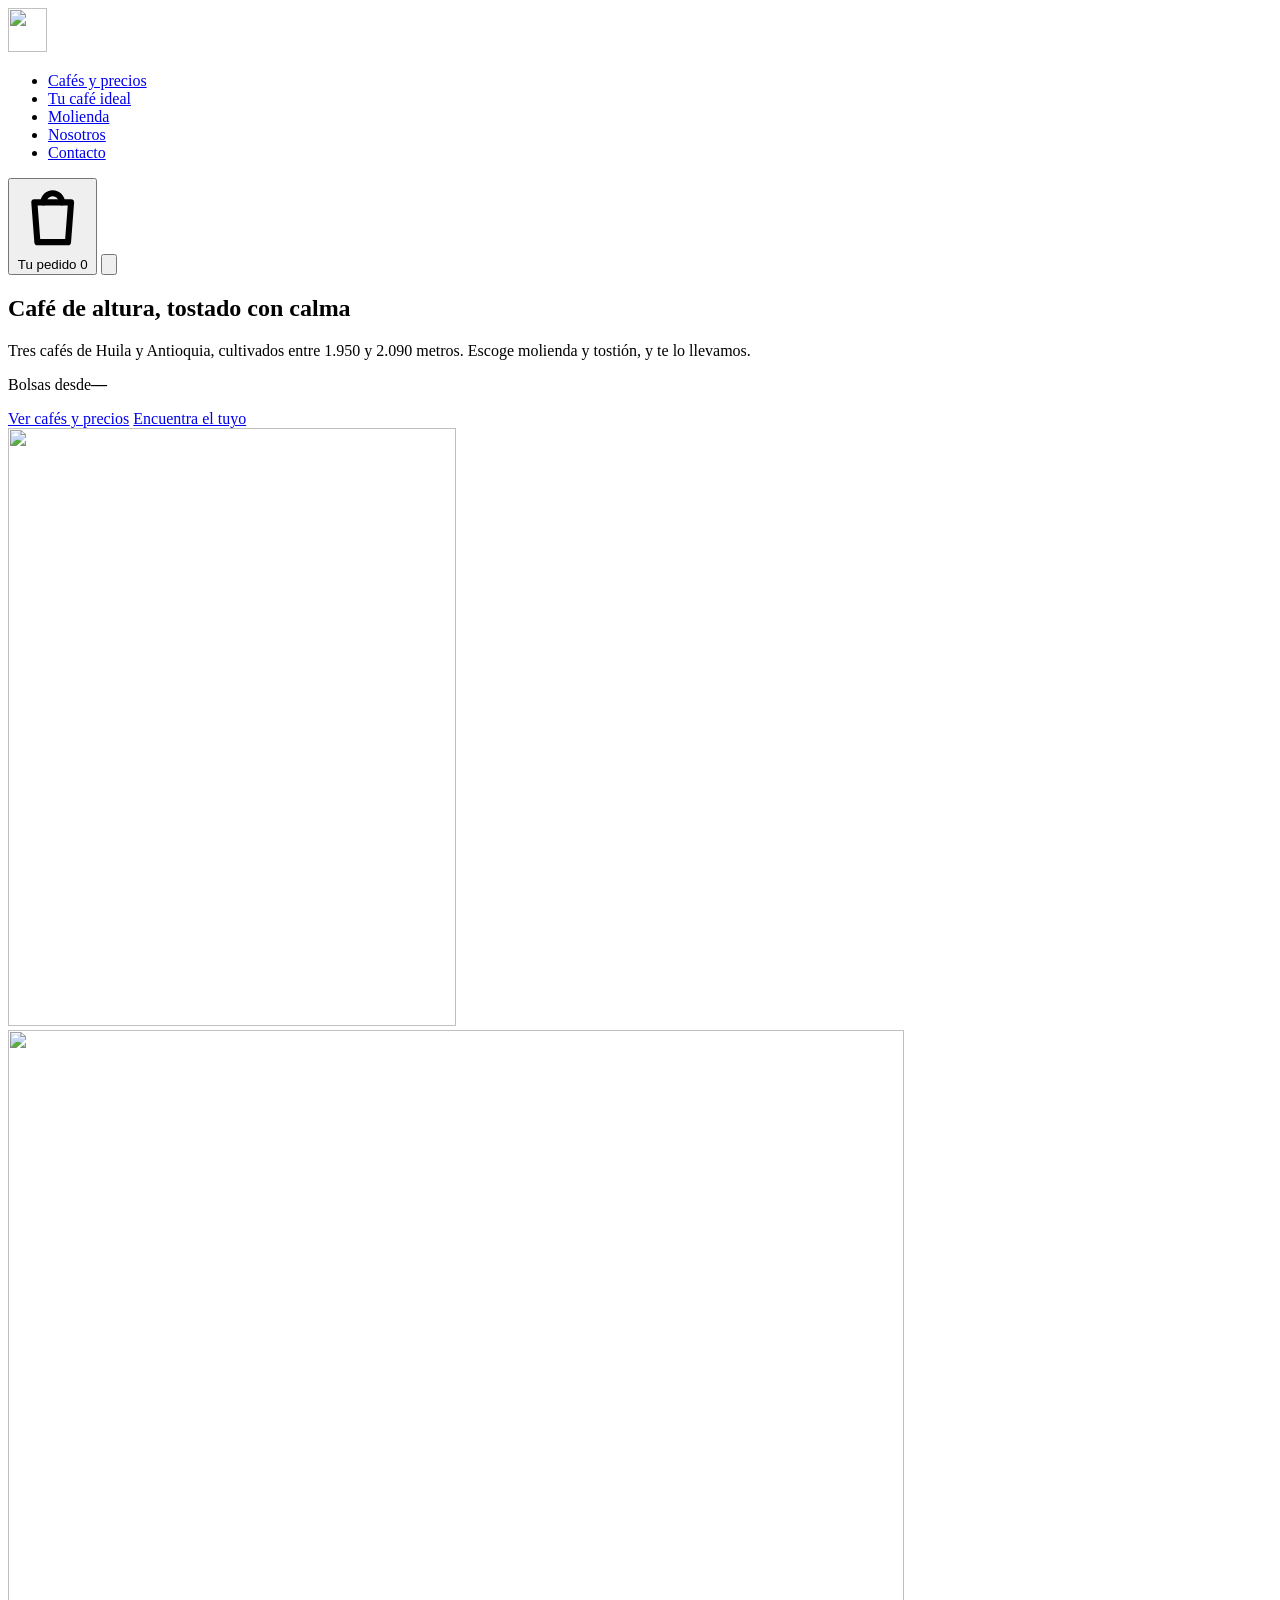
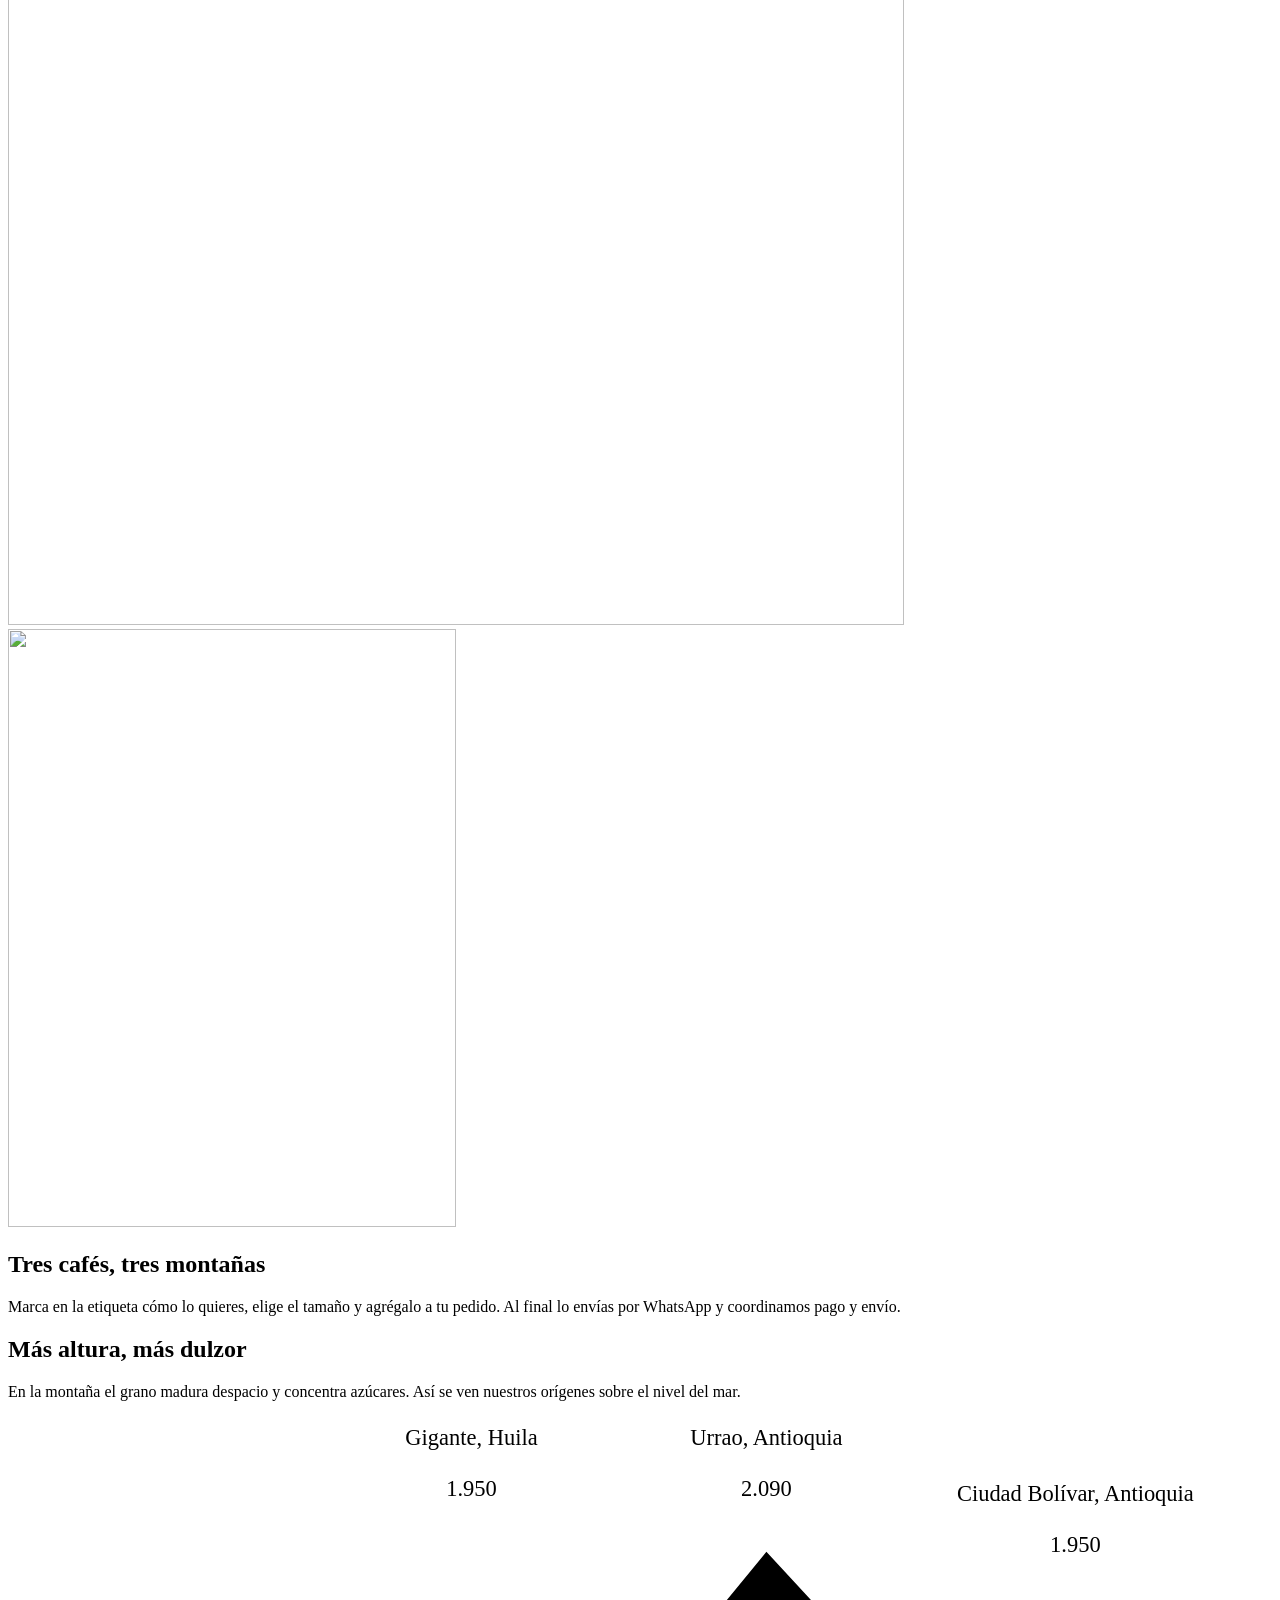
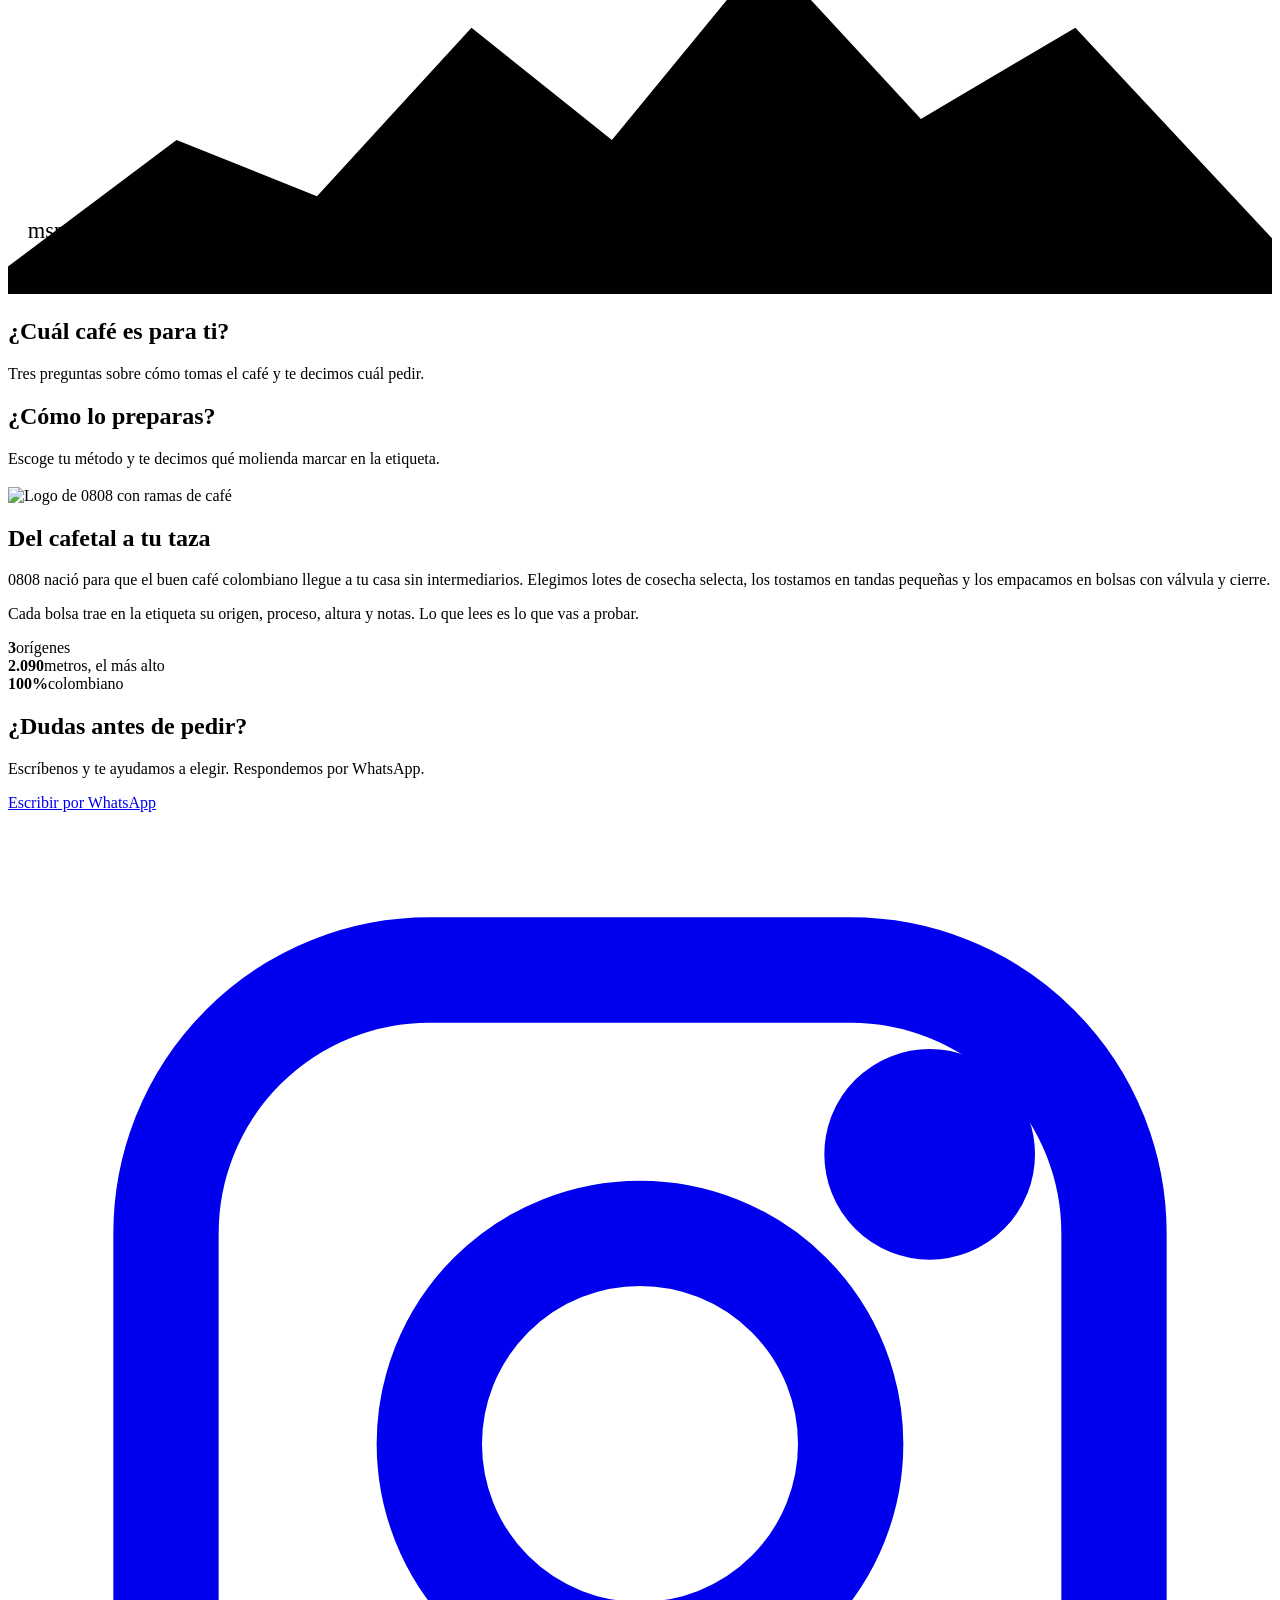
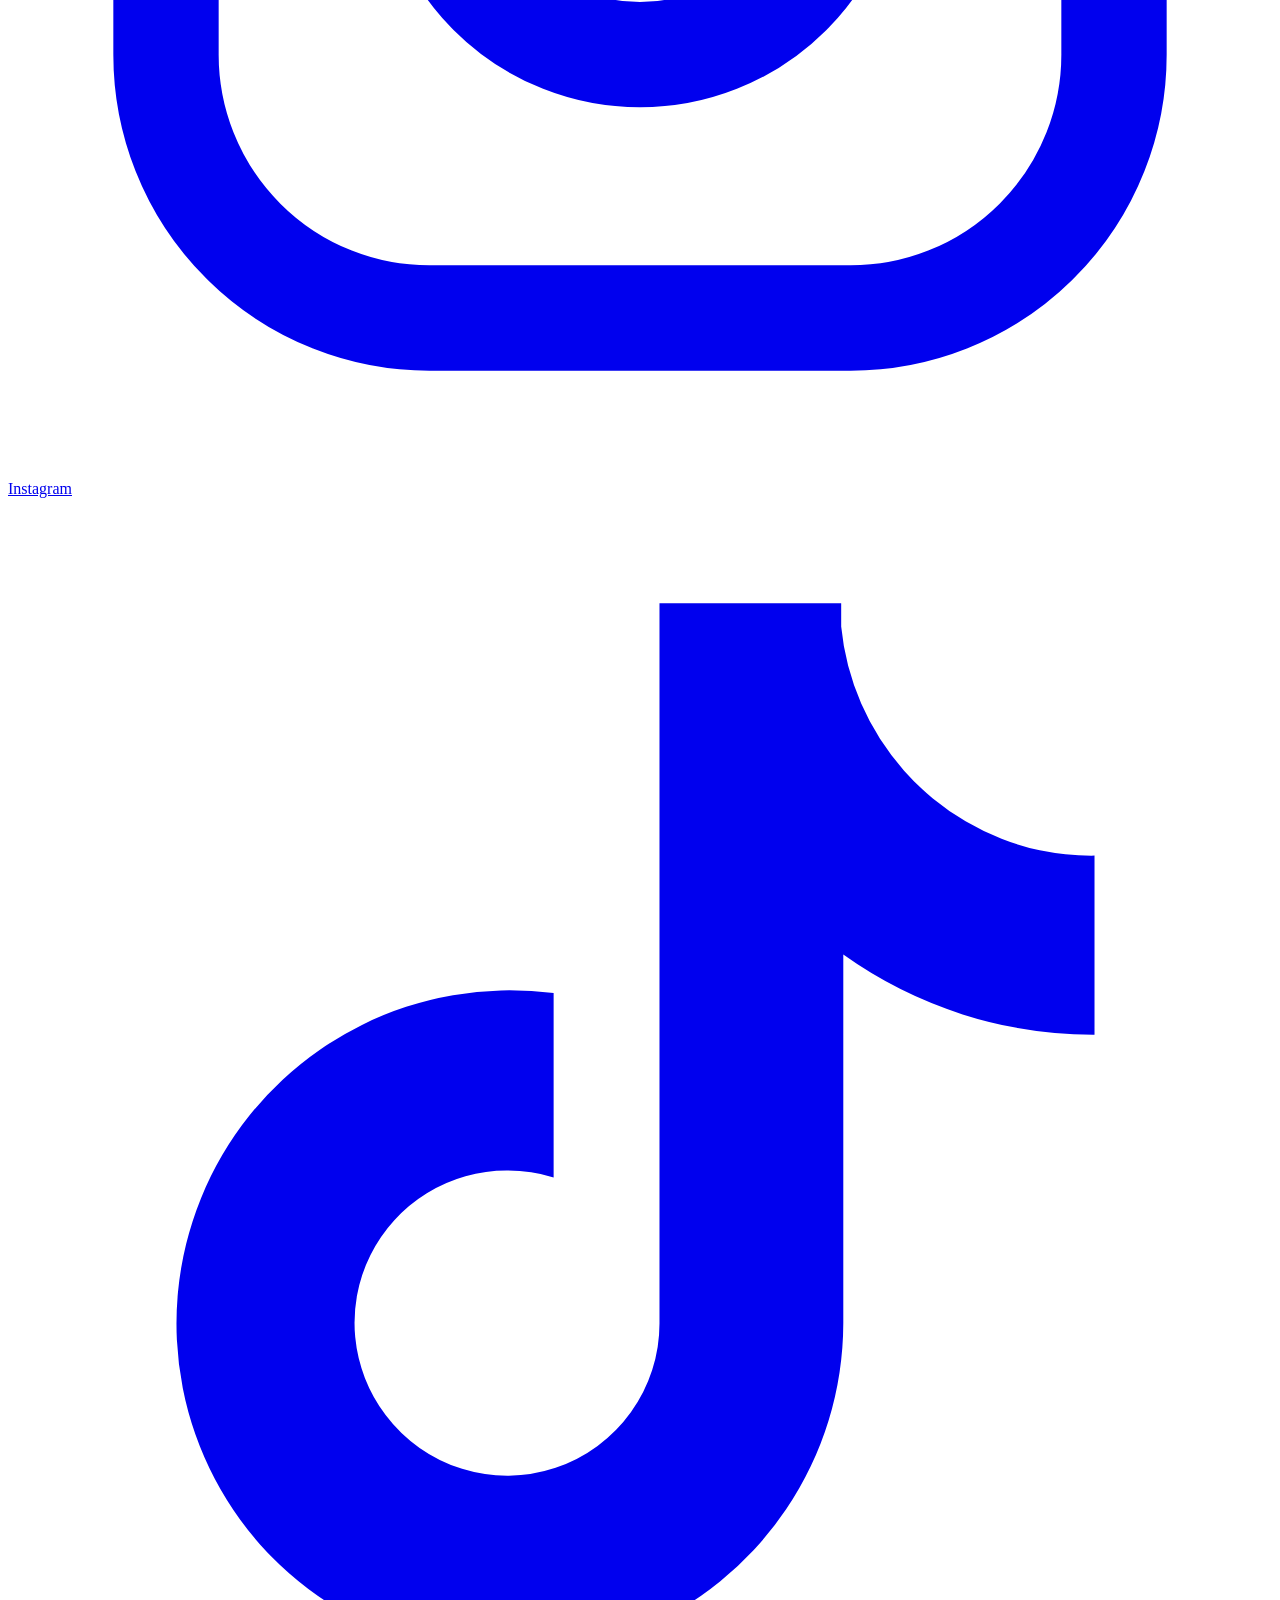
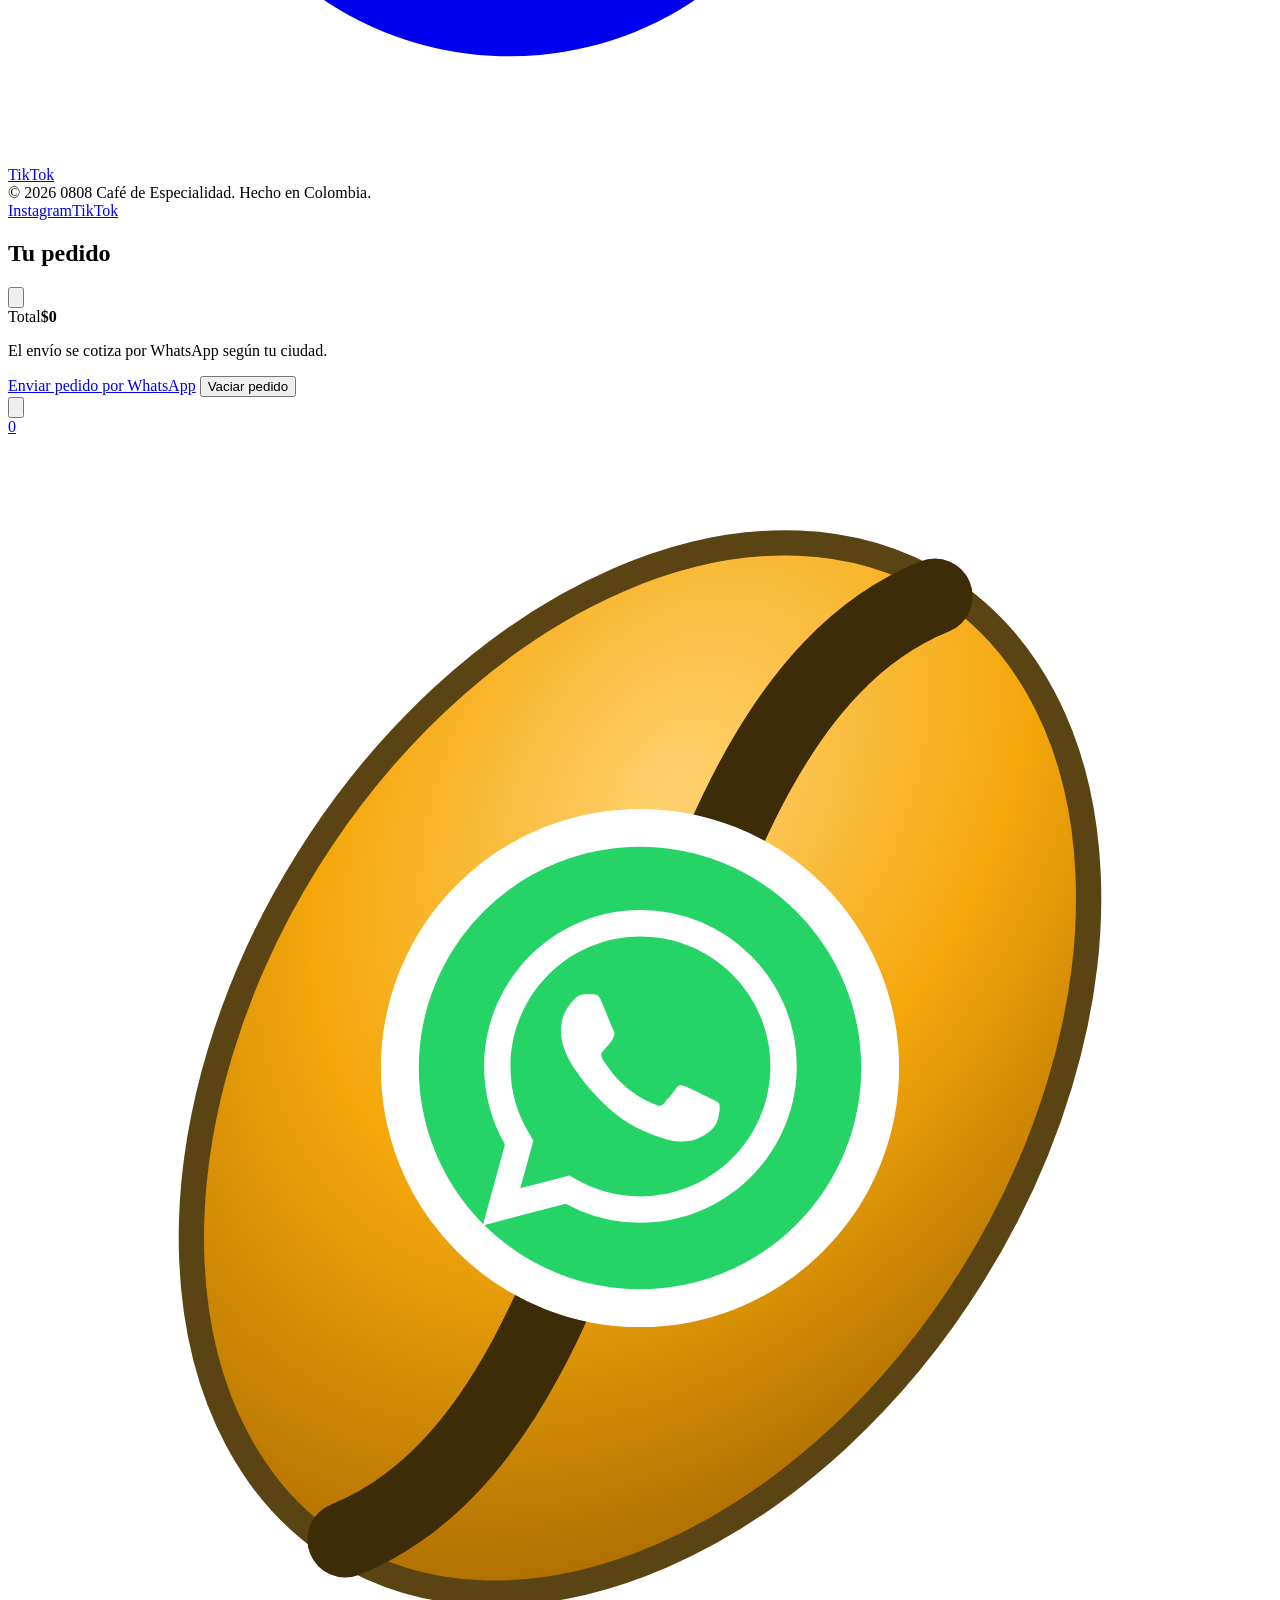
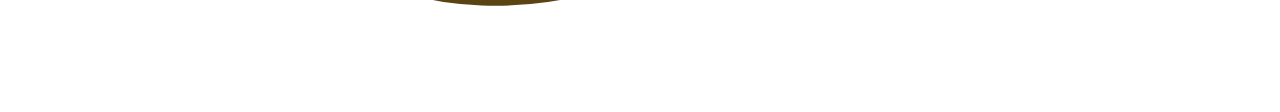
==== commit 96c903fd: "Cambios visuales y mejor" ====
--- a/landing/index.html
+++ b/landing/index.html
@@ -14,8 +14,8 @@
 <link rel="preconnect" href="https://fonts.gstatic.com" crossorigin>
 <link href="https://fonts.googleapis.com/css2?family=Archivo:wght@400;500;600;700&family=Big+Shoulders+Display:wght@700;800&display=swap" rel="stylesheet">
 <link rel="preload" as="image" href="/assets/img/bourbon-rosado.webp" type="image/webp">
-<link rel="stylesheet" href="/assets/css/landing.css?v=3.0.0">
-<script type="module" src="/assets/js/main.js?v=3.0.0"></script>
+<link rel="stylesheet" href="/assets/css/landing.css?v=3.0.1">
+<script type="module" src="/assets/js/main.js?v=3.0.1"></script>
 </head>
 <body>
 
@@ -200,7 +200,7 @@
   <svg viewBox="0 0 100 100" aria-hidden="true">
     <defs>
       <radialGradient id="gGrano" cx="35%" cy="28%" r="80%">
-        <stop offset="0" stop-color="#e6c579"/><stop offset=".5" stop-color="#cda752"/><stop offset="1" stop-color="#8c6b25"/>
+        <stop offset="0" stop-color="#ffd270"/><stop offset=".5" stop-color="#f5a70b"/><stop offset="1" stop-color="#a86a00"/>
       </radialGradient>
     </defs>
     <g transform="rotate(32 50 50)">
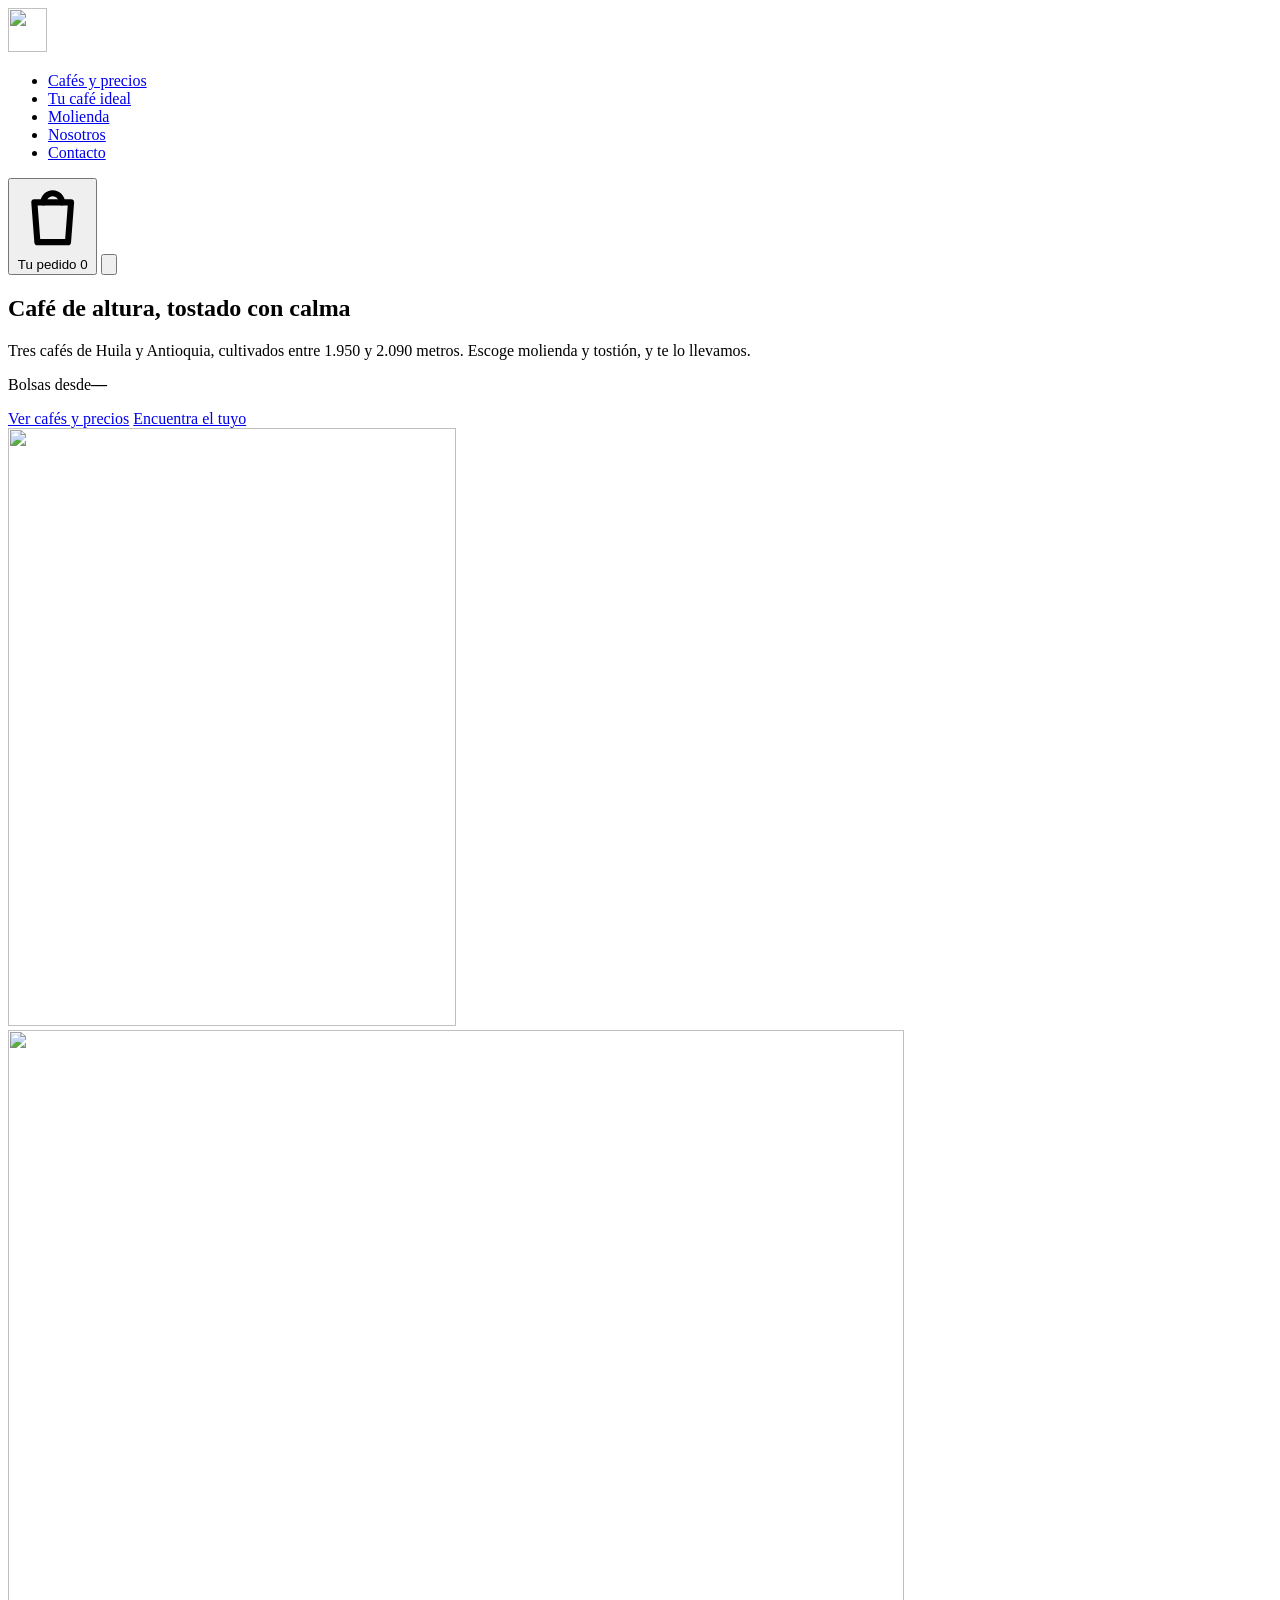
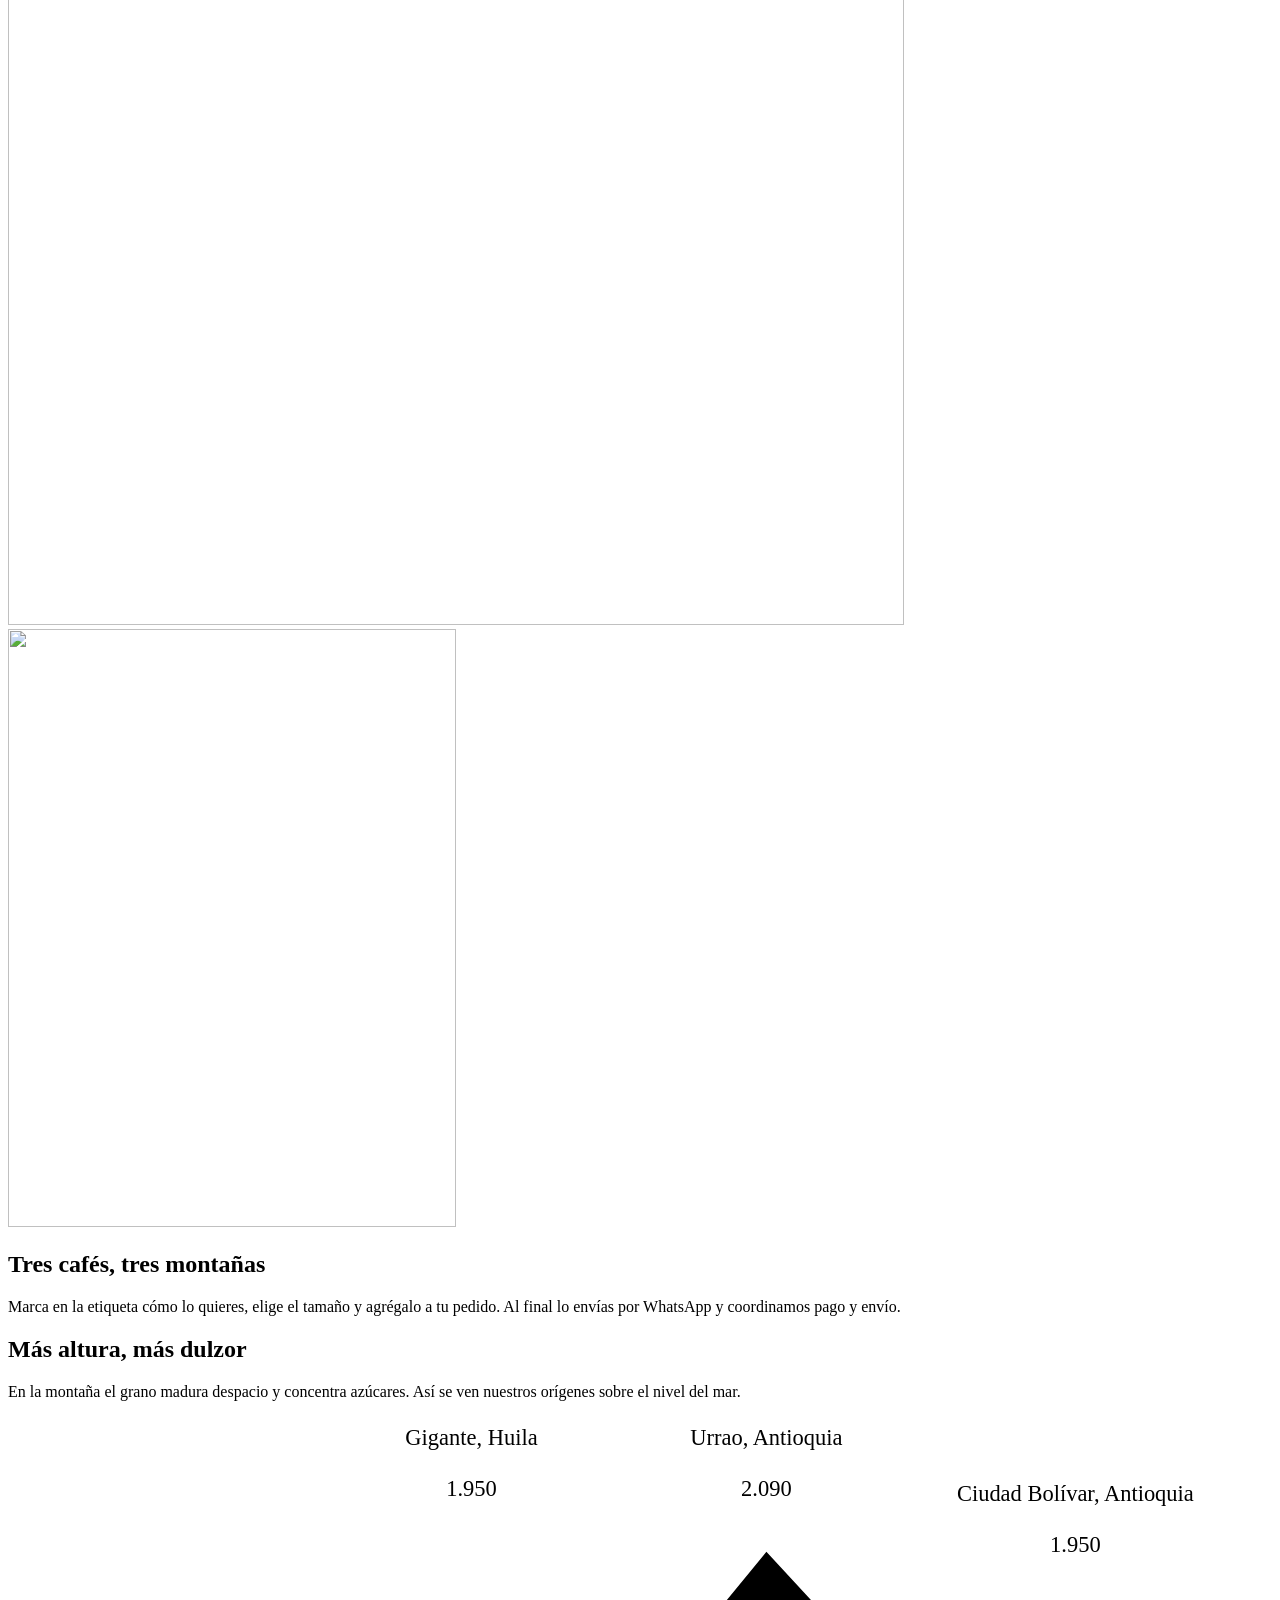
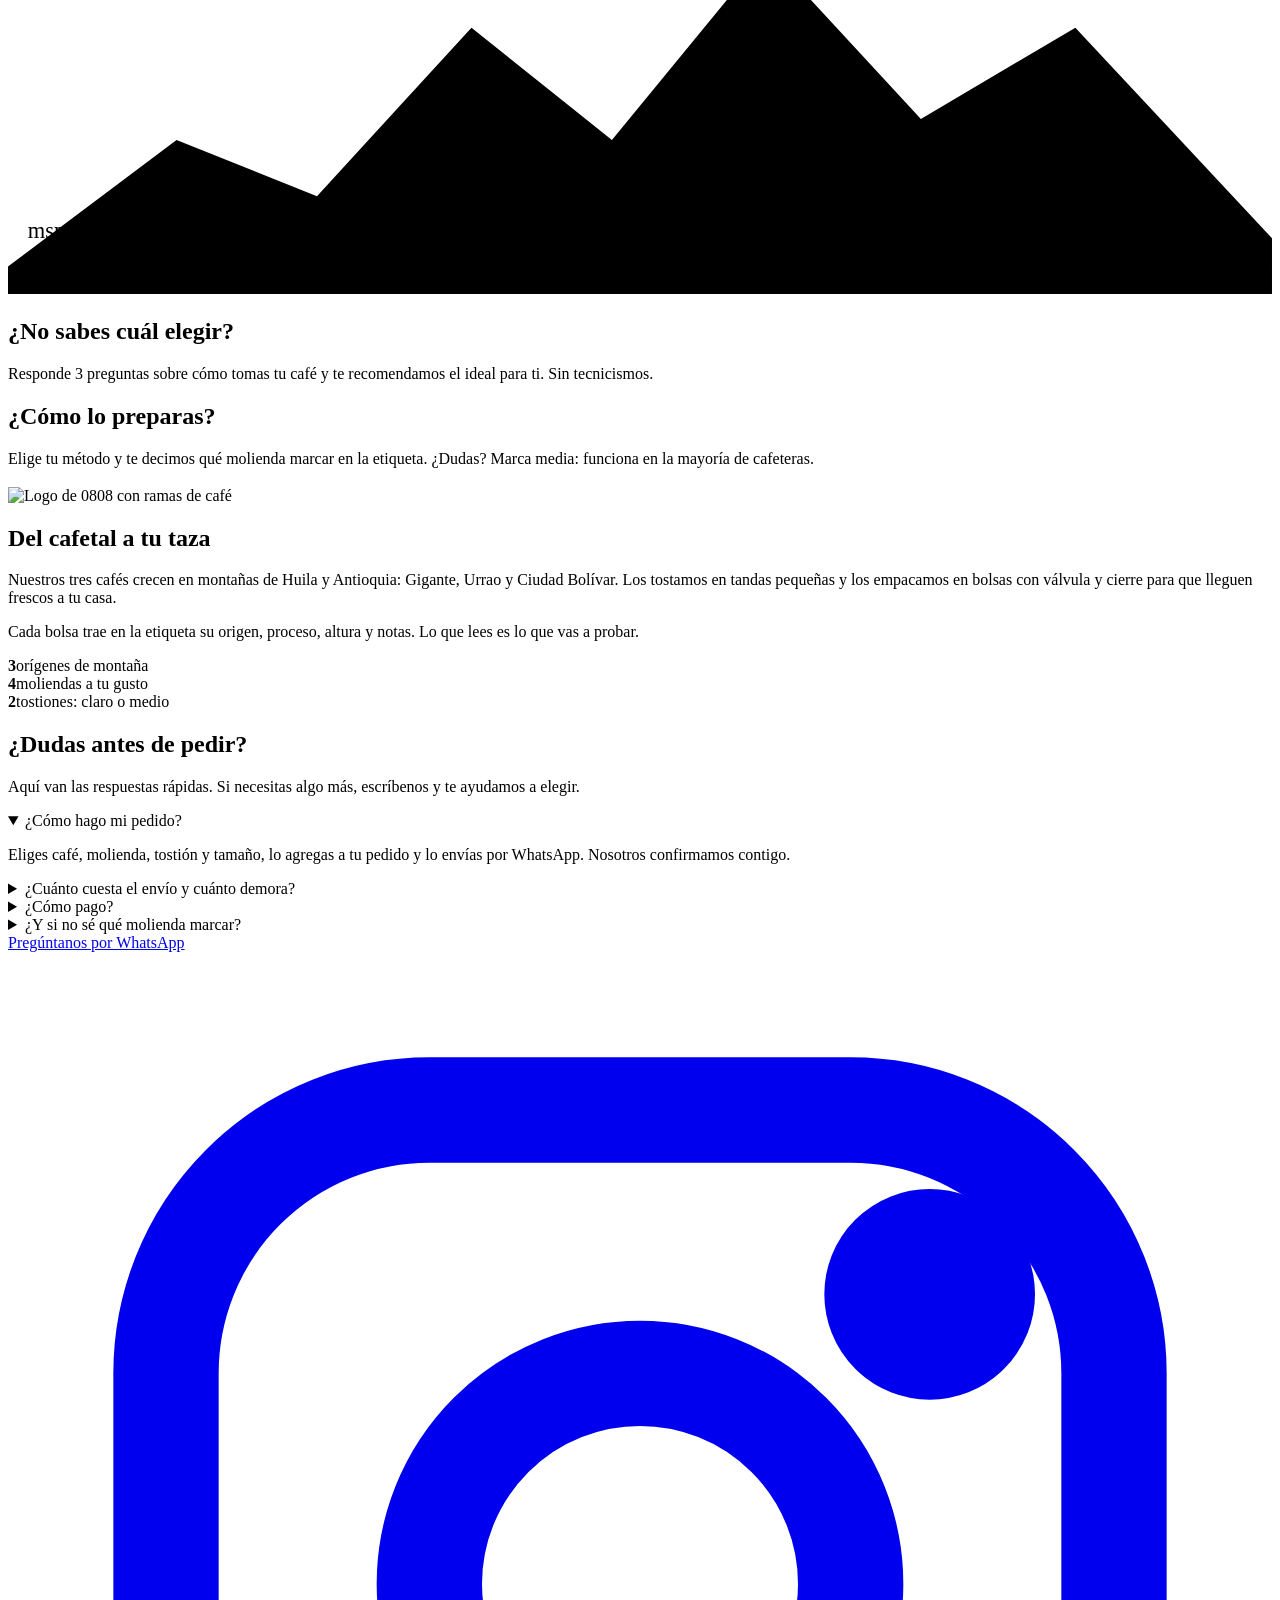
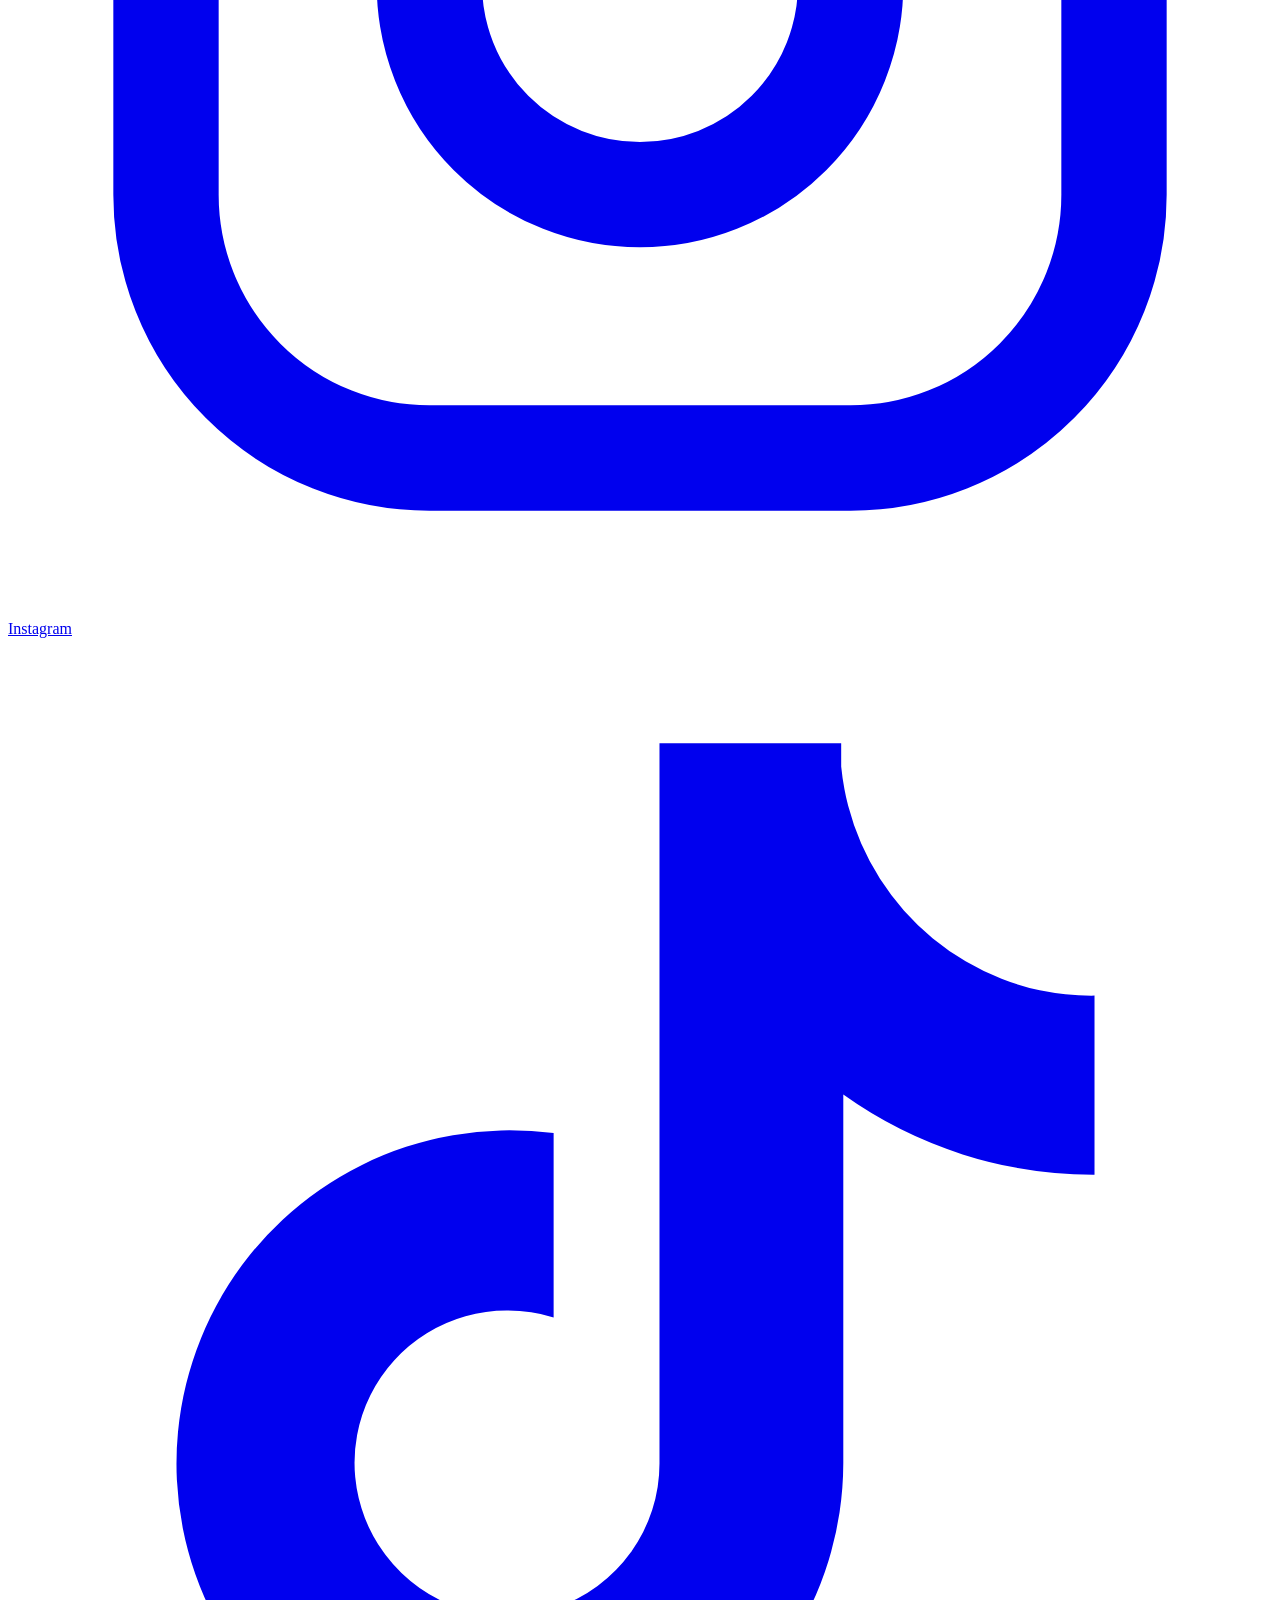
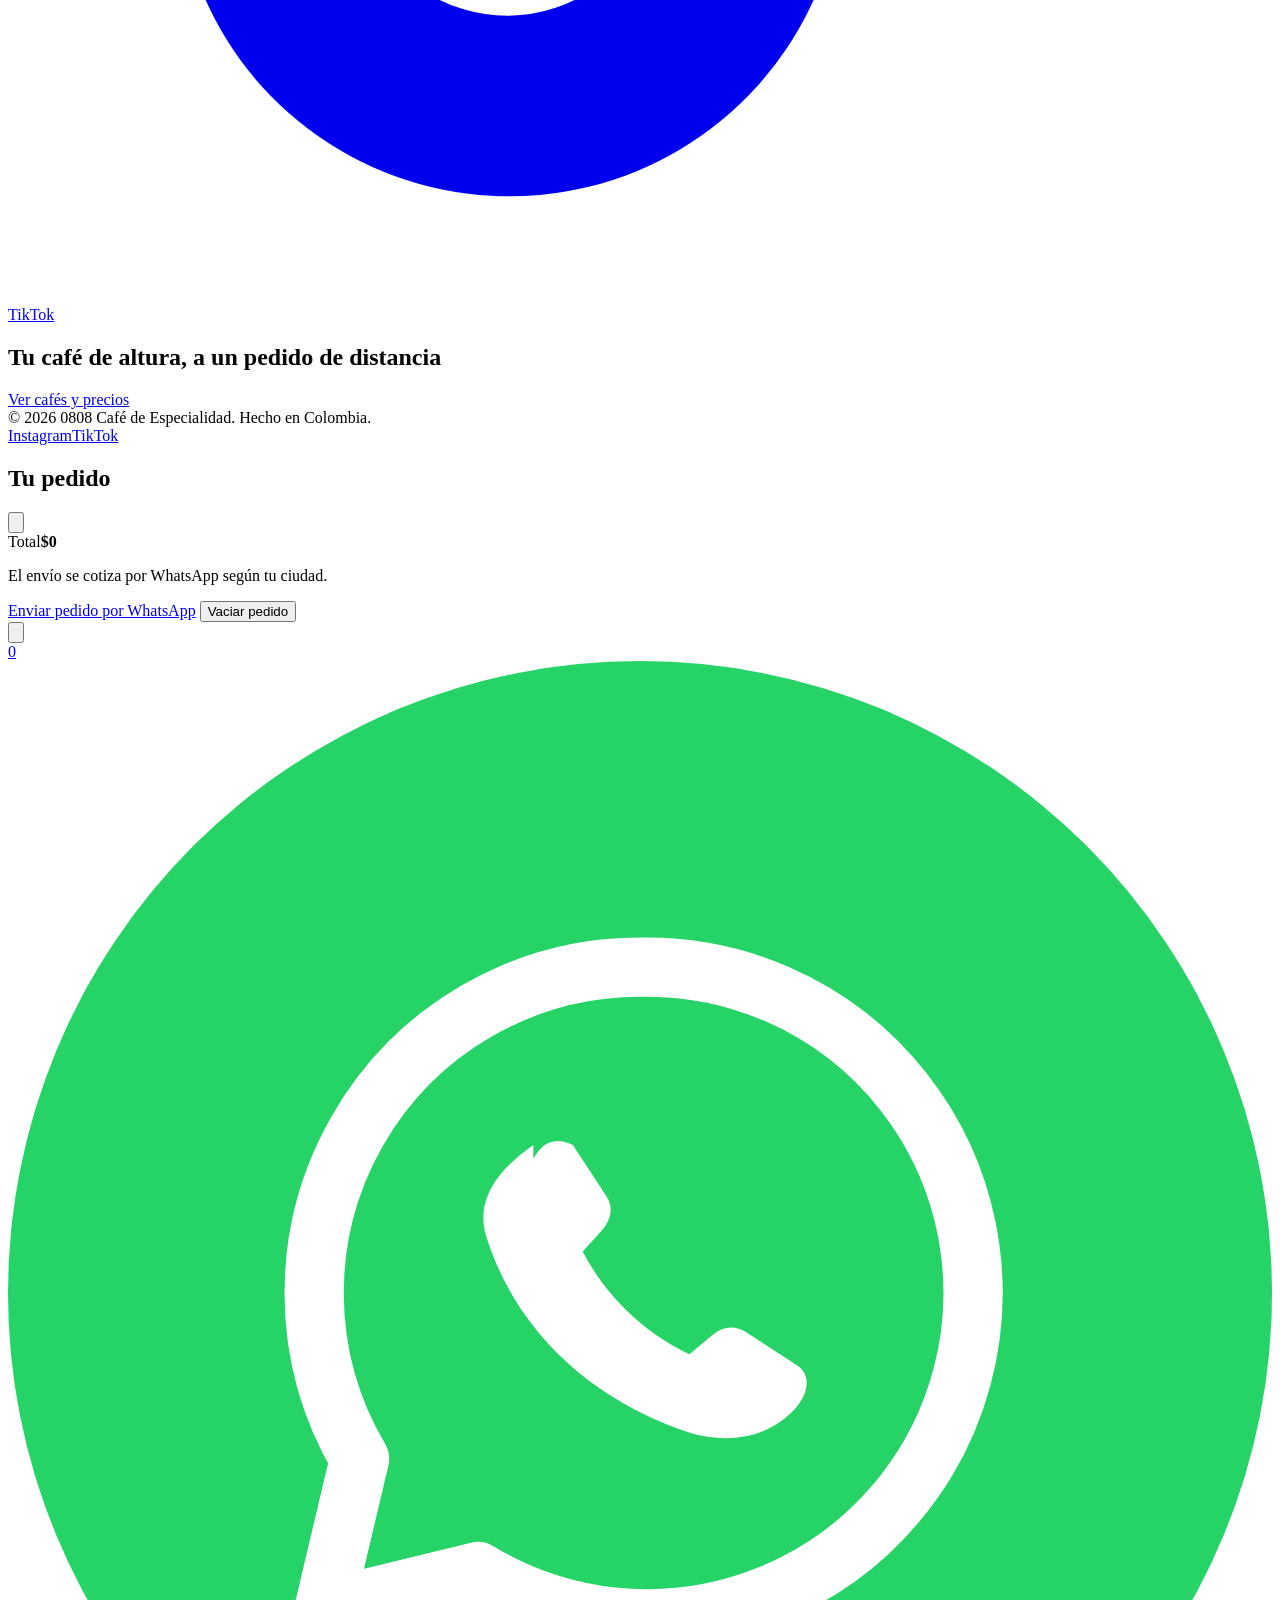
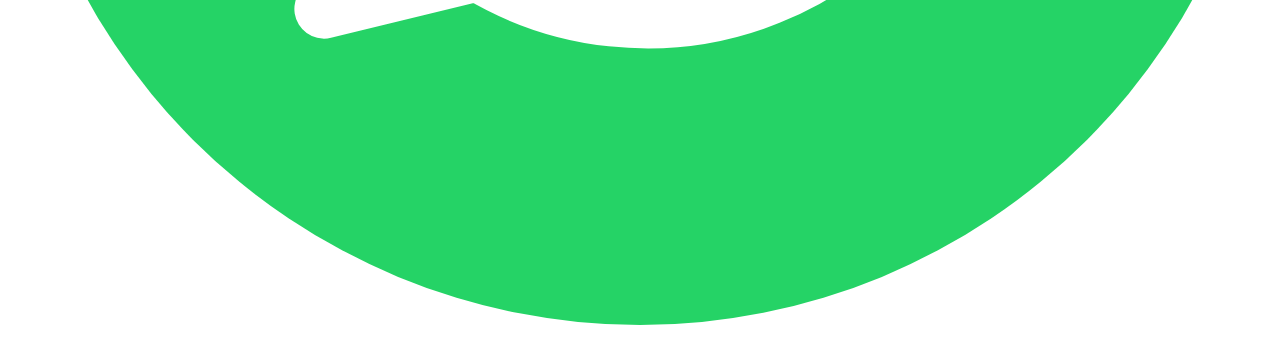
==== commit b55df281: "Mejoras visuales" ====
--- a/landing/index.html
+++ b/landing/index.html
@@ -98,8 +98,8 @@
 <section class="test" id="test">
   <div class="contenedor test-grid">
     <div>
-      <h2>¿Cuál café es para ti?</h2>
-      <p class="intro">Tres preguntas sobre cómo tomas el café y te decimos cuál pedir.</p>
+      <h2>¿No sabes cuál elegir?</h2>
+      <p class="intro">Responde 3 preguntas sobre cómo tomas tu café y te recomendamos el ideal para ti. Sin tecnicismos.</p>
     </div>
     <div class="quiz-caja" id="quizCaja" aria-live="polite"></div>
   </div>
@@ -109,7 +109,7 @@
 <section id="molienda">
   <div class="contenedor">
     <h2>¿Cómo lo preparas?</h2>
-    <p class="intro">Escoge tu método y te decimos qué molienda marcar en la etiqueta.</p>
+    <p class="intro">Elige tu método y te decimos qué molienda marcar en la etiqueta. ¿Dudas? Marca media: funciona en la mayoría de cafeteras.</p>
     <div class="metodos" id="metodos" role="tablist" aria-label="Métodos de preparación"></div>
     <div class="molienda-panel" role="tabpanel" aria-live="polite">
       <div class="polvo" id="polvo" aria-hidden="true"></div>
@@ -128,12 +128,12 @@
     <img src="/assets/img/logo-ramas.jpeg" alt="Logo de 0808 con ramas de café" width="1600" height="1600" loading="lazy">
     <div class="nosotros">
       <h2>Del cafetal a tu taza</h2>
-      <p>0808 nació para que el buen café colombiano llegue a tu casa sin intermediarios. Elegimos lotes de cosecha selecta, los tostamos en tandas pequeñas y los empacamos en bolsas con válvula y cierre.</p>
-      <p>Cada bolsa trae en la etiqueta su origen, proceso, altura y notas. Lo que lees es lo que vas a probar.</p>
+      <p>Nuestros tres cafés crecen en montañas de Huila y Antioquia: Gigante, Urrao y Ciudad Bolívar. Los tostamos en tandas pequeñas y los empacamos en bolsas con válvula y cierre para que lleguen frescos a tu casa.</p>
+      <p class="destacado">Cada bolsa trae en la etiqueta su origen, proceso, altura y notas. Lo que lees es lo que vas a probar.</p>
       <div class="datos">
-        <div><strong>3</strong><span>orígenes</span></div>
-        <div><strong>2.090</strong><span>metros, el más alto</span></div>
-        <div><strong>100%</strong><span>colombiano</span></div>
+        <div><strong>3</strong><span>orígenes de montaña</span></div>
+        <div><strong>4</strong><span>moliendas a tu gusto</span></div>
+        <div><strong>2</strong><span>tostiones: claro o medio</span></div>
       </div>
     </div>
   </div>
@@ -143,9 +143,15 @@
 <section class="contacto" id="contacto">
   <div class="contenedor">
     <h2>¿Dudas antes de pedir?</h2>
-    <p class="intro">Escríbenos y te ayudamos a elegir. Respondemos por WhatsApp.</p>
+    <p class="intro">Aquí van las respuestas rápidas. Si necesitas algo más, escríbenos y te ayudamos a elegir.</p>
+    <div class="faq">
+      <details open><summary>¿Cómo hago mi pedido?</summary><p>Eliges café, molienda, tostión y tamaño, lo agregas a tu pedido y lo envías por WhatsApp. Nosotros confirmamos contigo.</p></details>
+      <details><summary>¿Cuánto cuesta el envío y cuánto demora?</summary><p>Depende de tu ciudad. Te lo cotizamos por WhatsApp antes de que pagues nada.</p></details>
+      <details><summary>¿Cómo pago?</summary><p>Coordinamos el pago contigo por WhatsApp al confirmar tu pedido.</p></details>
+      <details><summary>¿Y si no sé qué molienda marcar?</summary><p>Marca media: sirve para goteo, V60 y la mayoría de cafeteras caseras. Si tienes molino, pídelo en grano.</p></details>
+    </div>
     <div class="contacto-btns">
-      <a class="btn btn-wa" id="btnContacto" href="#" target="_blank" rel="noopener">Escribir por WhatsApp</a>
+      <a class="btn btn-wa" id="btnContacto" href="#" target="_blank" rel="noopener">Pregúntanos por WhatsApp</a>
       <a class="btn btn-linea" id="lnkInstagram" href="#" target="_blank" rel="noopener">
         <svg viewBox="0 0 24 24" fill="none" stroke="currentColor" stroke-width="2" aria-hidden="true"><rect x="3" y="3" width="18" height="18" rx="5"/><circle cx="12" cy="12" r="4"/><circle cx="17.5" cy="6.5" r="1" fill="currentColor"/></svg>
         Instagram
@@ -157,6 +163,12 @@
     </div>
   </div>
 </section>
+<section class="cierre">
+  <div class="contenedor">
+    <h2>Tu café de altura, a un pedido de distancia</h2>
+    <a href="#cafes" class="btn btn-ambar">Ver cafés y precios</a>
+  </div>
+</section>
 </main>
 
 <footer>
@@ -194,23 +206,13 @@
 
 <div class="aviso" id="aviso" role="status" aria-live="polite"><span id="avisoTxt"></span></div>
 
-<!-- ============ Grano flotante: abre el pedido o WhatsApp ============ -->
+<!-- ============ Botón flotante: abre el pedido o WhatsApp ============ -->
 <a class="grano" id="grano" href="#" target="_blank" rel="noopener" aria-label="Escribir por WhatsApp">
   <span class="cuenta" id="granoCuenta">0</span>
-  <svg viewBox="0 0 100 100" aria-hidden="true">
-    <defs>
-      <radialGradient id="gGrano" cx="35%" cy="28%" r="80%">
-        <stop offset="0" stop-color="#ffd270"/><stop offset=".5" stop-color="#f5a70b"/><stop offset="1" stop-color="#a86a00"/>
-      </radialGradient>
-    </defs>
-    <g transform="rotate(32 50 50)">
-      <ellipse cx="50" cy="50" rx="31" ry="45" fill="url(#gGrano)" stroke="#5b4413" stroke-width="2"/>
-      <path d="M50 6 C34 28 66 72 50 94" fill="none" stroke="#3d2c08" stroke-width="6" stroke-linecap="round"/>
-    </g>
-    <circle cx="50" cy="50" r="19" fill="#25d366" stroke="#fff" stroke-width="3"/>
-    <g transform="translate(37.5 37.5) scale(1.04)" fill="#fff">
-      <path d="M17.472 14.382c-.297-.149-1.758-.867-2.03-.967-.273-.099-.471-.148-.67.15-.197.297-.767.966-.94 1.164-.173.199-.347.223-.644.075-.297-.15-1.255-.463-2.39-1.475-.883-.788-1.48-1.761-1.653-2.059-.173-.297-.018-.458.13-.606.134-.133.298-.347.446-.52.149-.174.198-.298.298-.497.099-.198.05-.371-.025-.52-.075-.149-.669-1.612-.916-2.207-.242-.579-.487-.5-.669-.51-.173-.008-.371-.01-.57-.01-.198 0-.52.074-.792.372-.272.297-1.04 1.016-1.04 2.479 0 1.462 1.065 2.875 1.213 3.074.149.198 2.096 3.2 5.077 4.487.709.306 1.262.489 1.694.625.712.227 1.36.195 1.871.118.571-.085 1.758-.719 2.006-1.413.248-.694.248-1.289.173-1.413-.074-.124-.272-.198-.57-.347m-5.421 7.403h-.004a9.87 9.87 0 01-5.031-1.378l-.361-.214-3.741.982.998-3.648-.235-.374a9.86 9.86 0 01-1.51-5.26c.001-5.45 4.436-9.884 9.888-9.884 2.64 0 5.122 1.03 6.988 2.898a9.825 9.825 0 012.893 6.994c-.003 5.45-4.437 9.884-9.885 9.884m8.413-18.297A11.815 11.815 0 0012.05 0C5.495 0 .16 5.335.157 11.892c0 2.096.547 4.142 1.588 5.945L.057 24l6.305-1.654a11.882 11.882 0 005.683 1.448h.005c6.554 0 11.89-5.335 11.893-11.893a11.821 11.821 0 00-3.48-8.413z"/>
-    </g>
+  <svg viewBox="0 0 64 64" aria-hidden="true">
+    <circle cx="32" cy="32" r="32" fill="#25d366"/>
+    <path d="M32 15.5a16.5 16.5 0 0 0-14.2 24.9L16 48l7.8-1.9A16.5 16.5 0 1 0 32 15.5z" fill="none" stroke="#fff" stroke-width="3" stroke-linejoin="round"/>
+    <path d="M26.6 25.2c.6-1.1 1.4-1 2-.7l1.7 2.6c.4.6.2 1.2-.2 1.7l-1 1.1c1.2 2.3 3.1 4.1 5.4 5.2l1.2-1c.5-.4 1.1-.5 1.7-.1l2.6 1.7c.6.4.6 1.3-.1 2.1-1.3 1.5-3.5 2-5.9 1.1-4.9-1.8-8.4-5.3-9.8-9.8-.6-2.1 1-3.600 2.400-4.600z" fill="#fff"/>
   </svg>
 </a>
 
